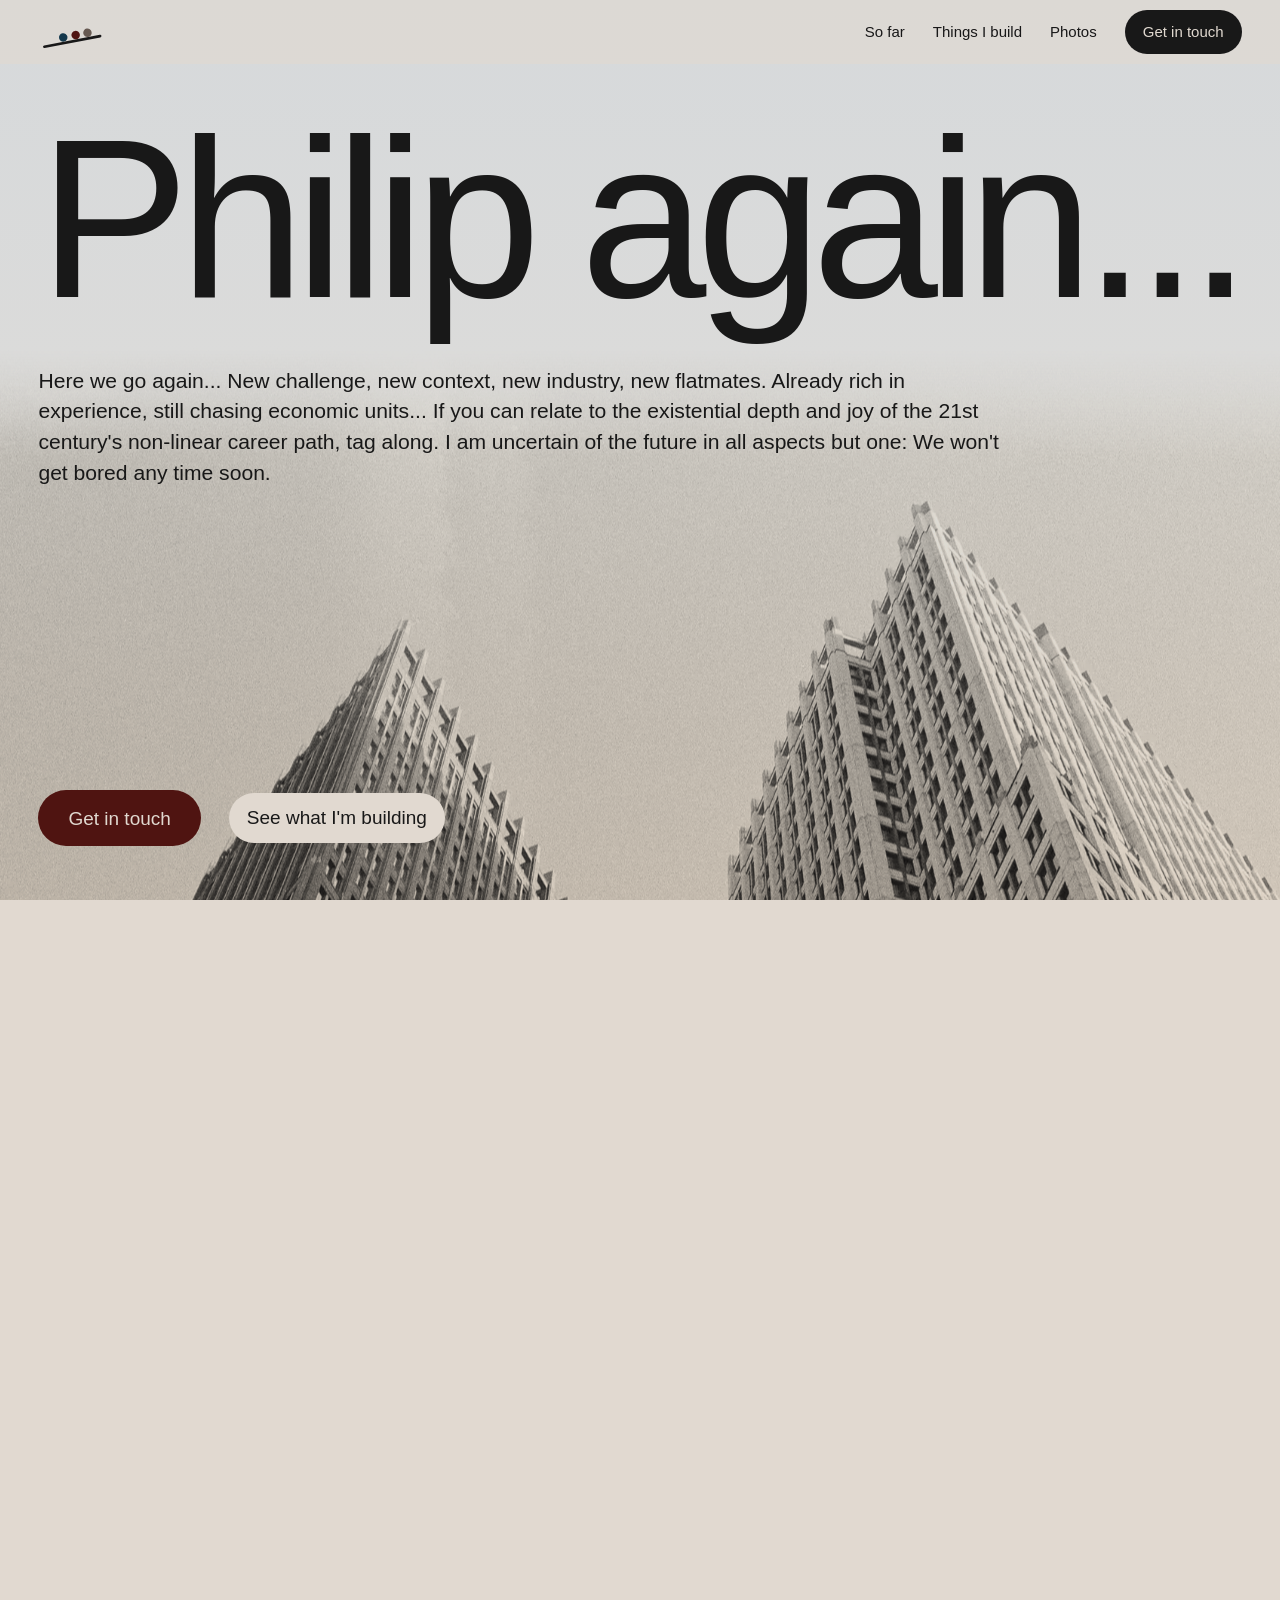
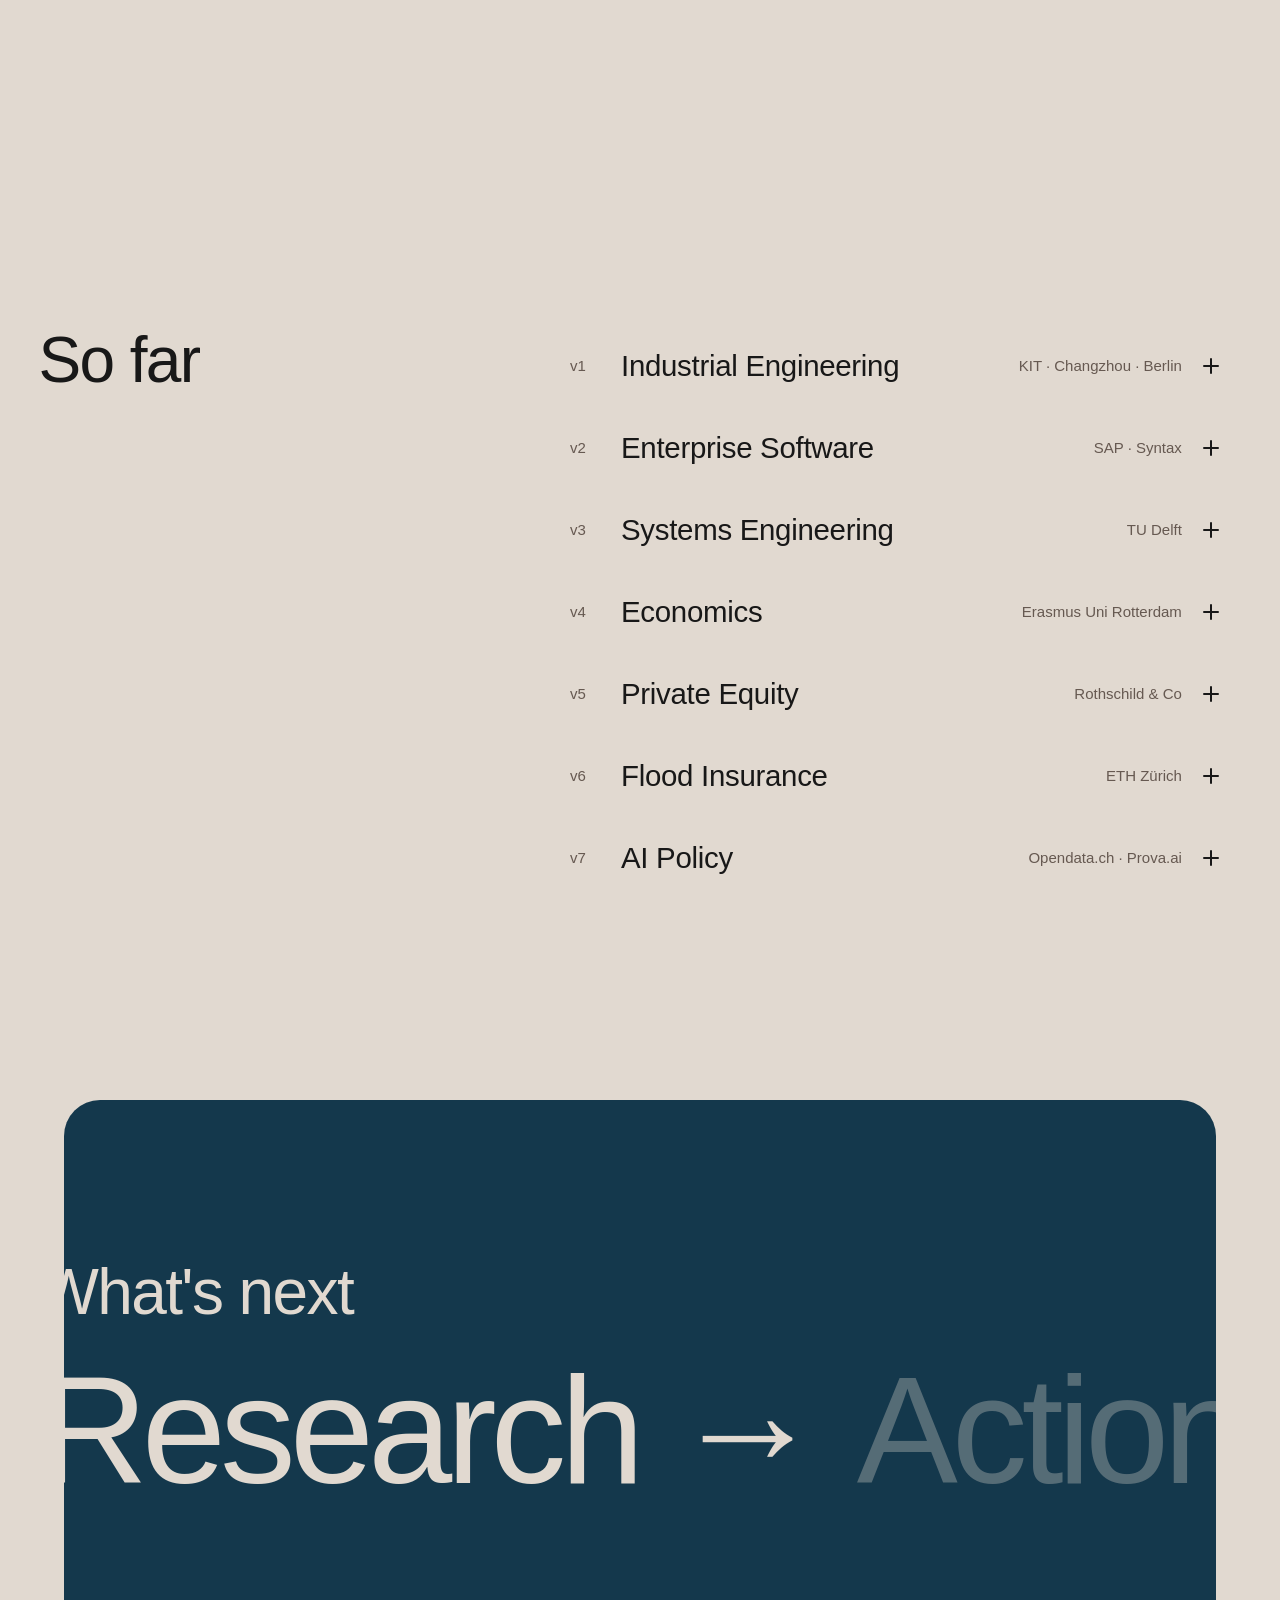
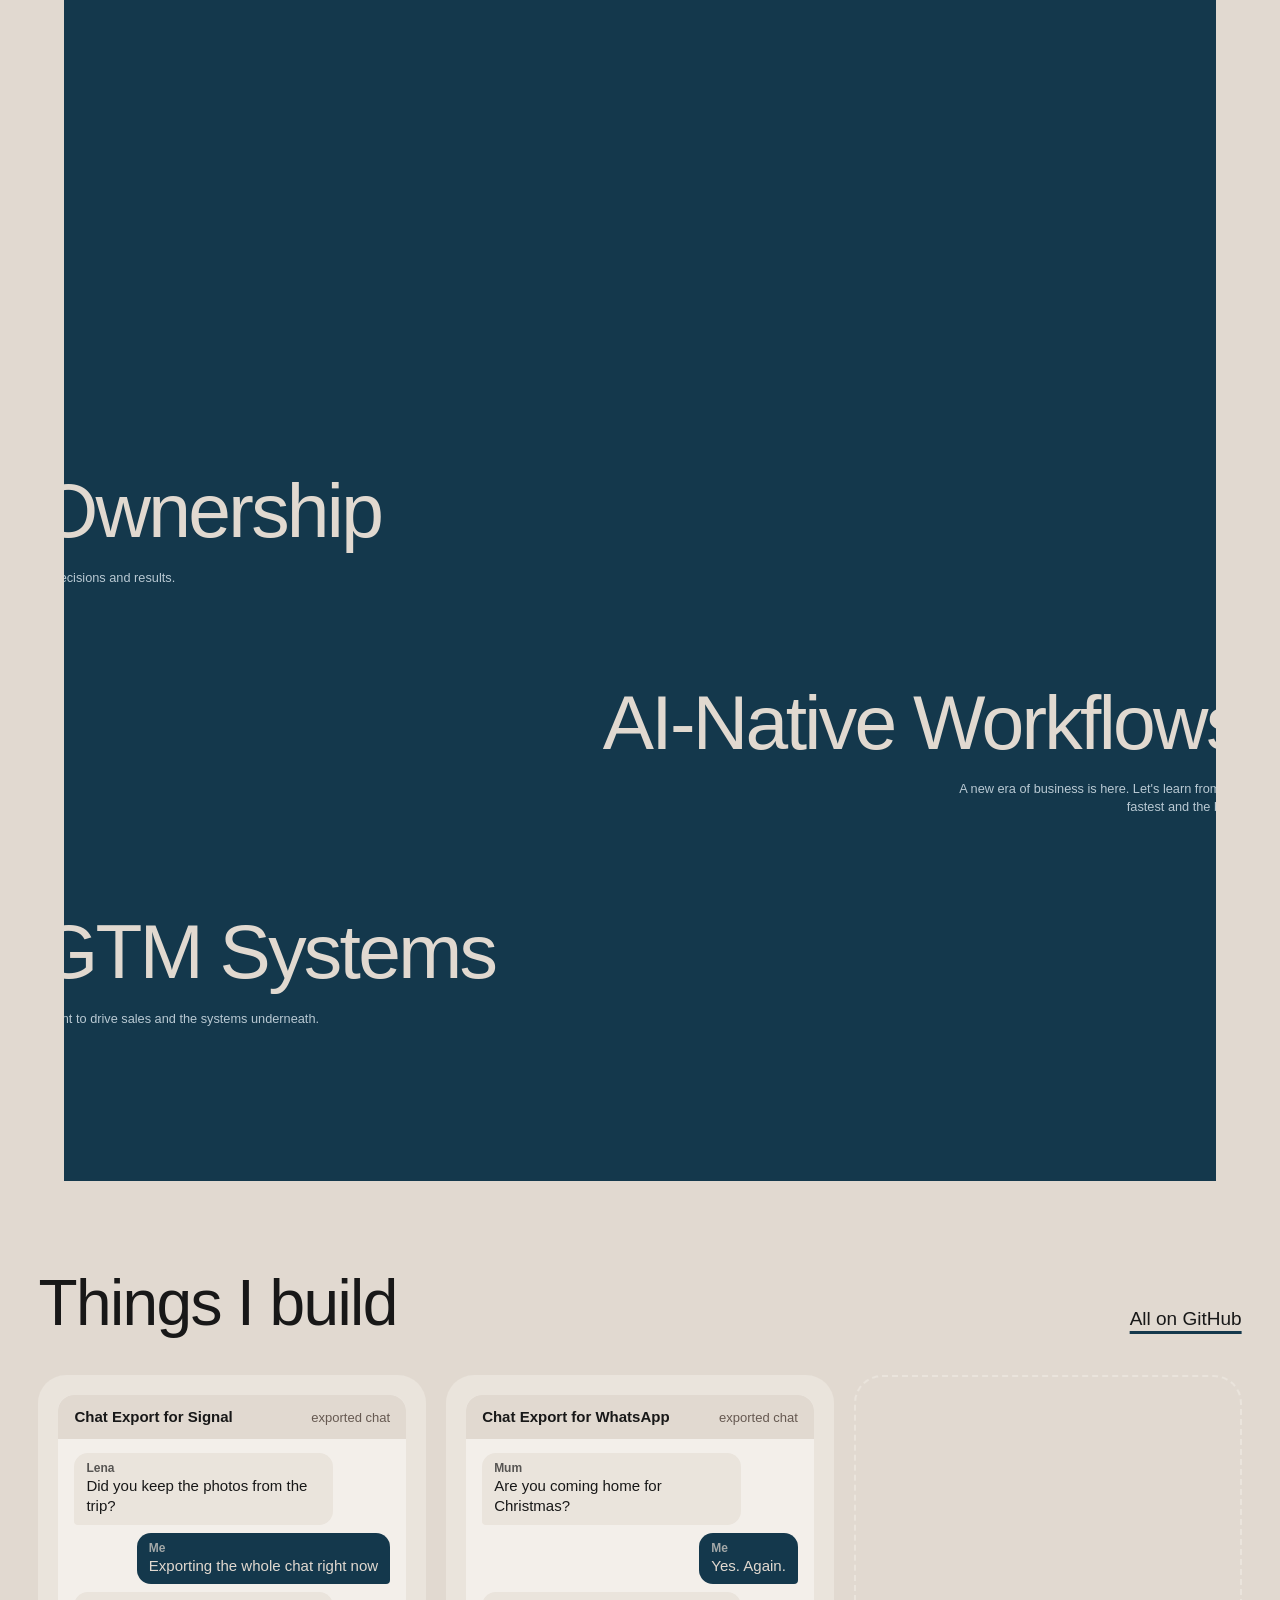
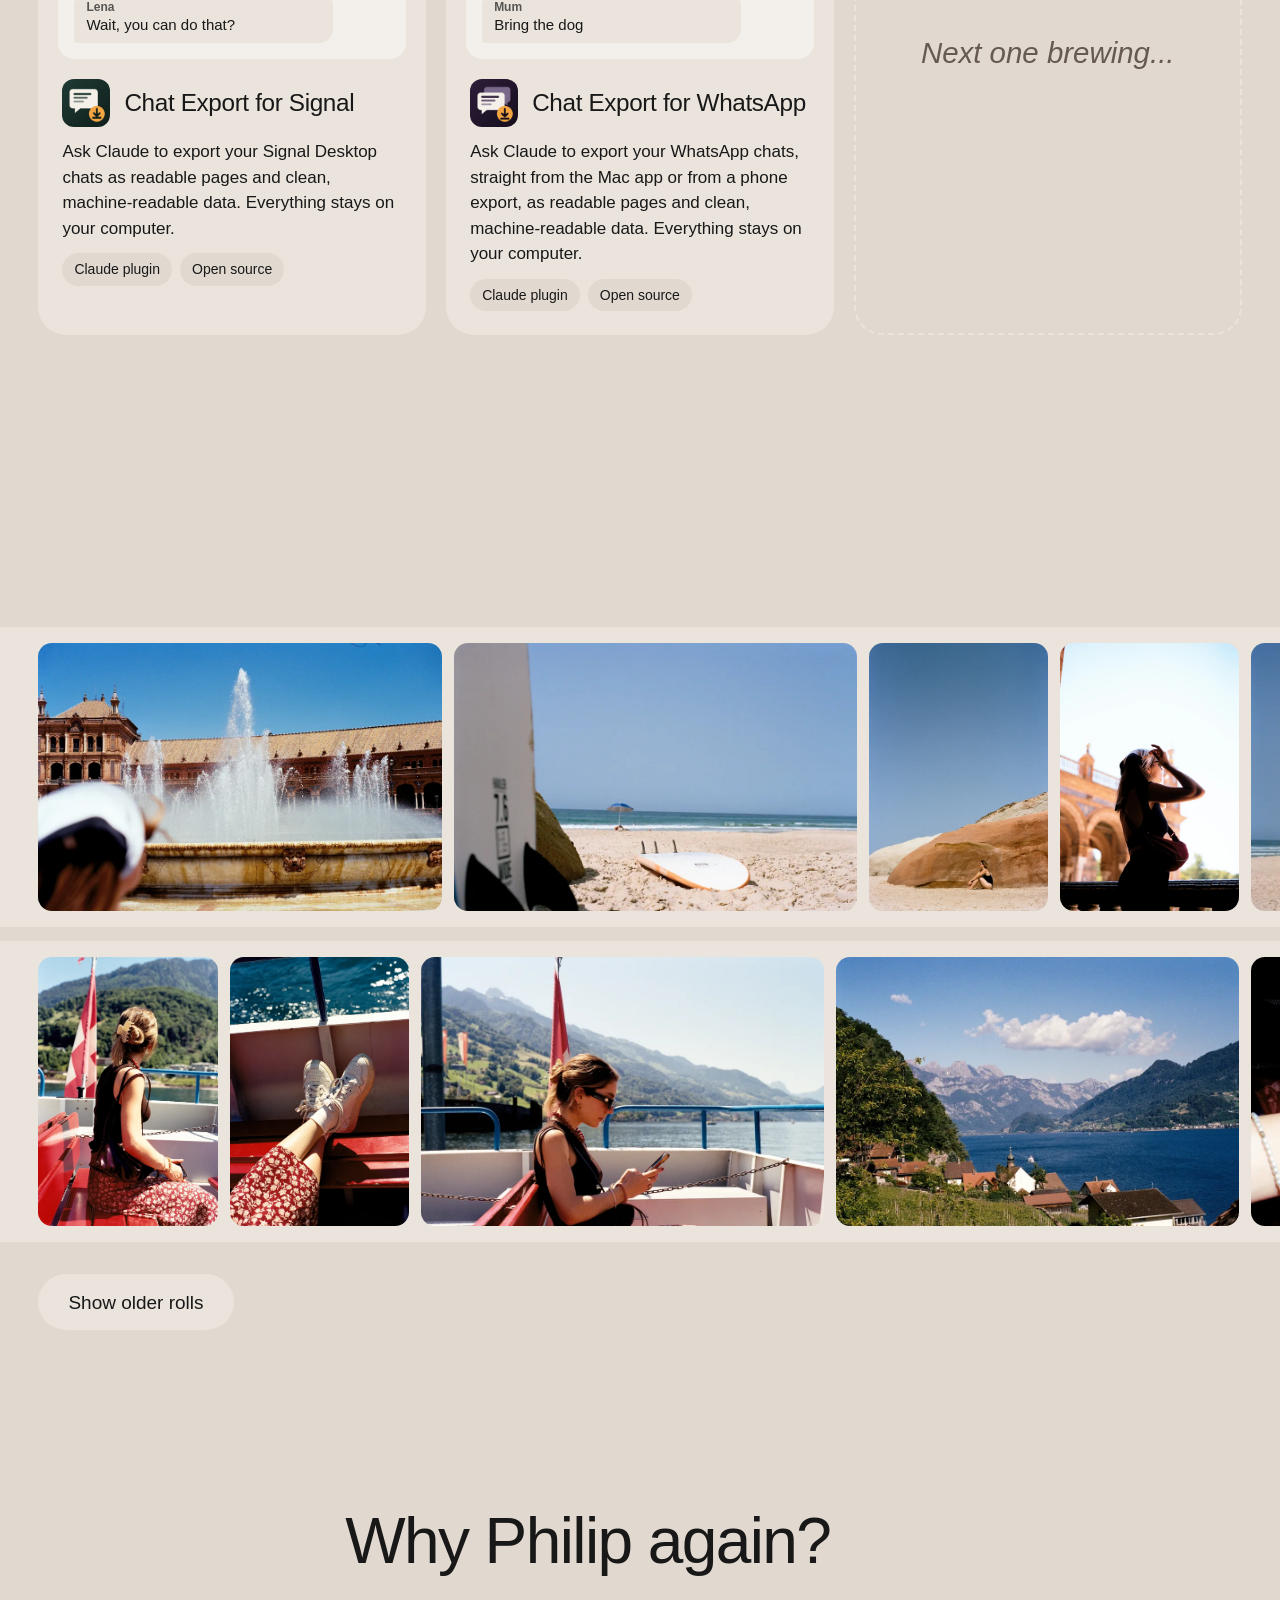
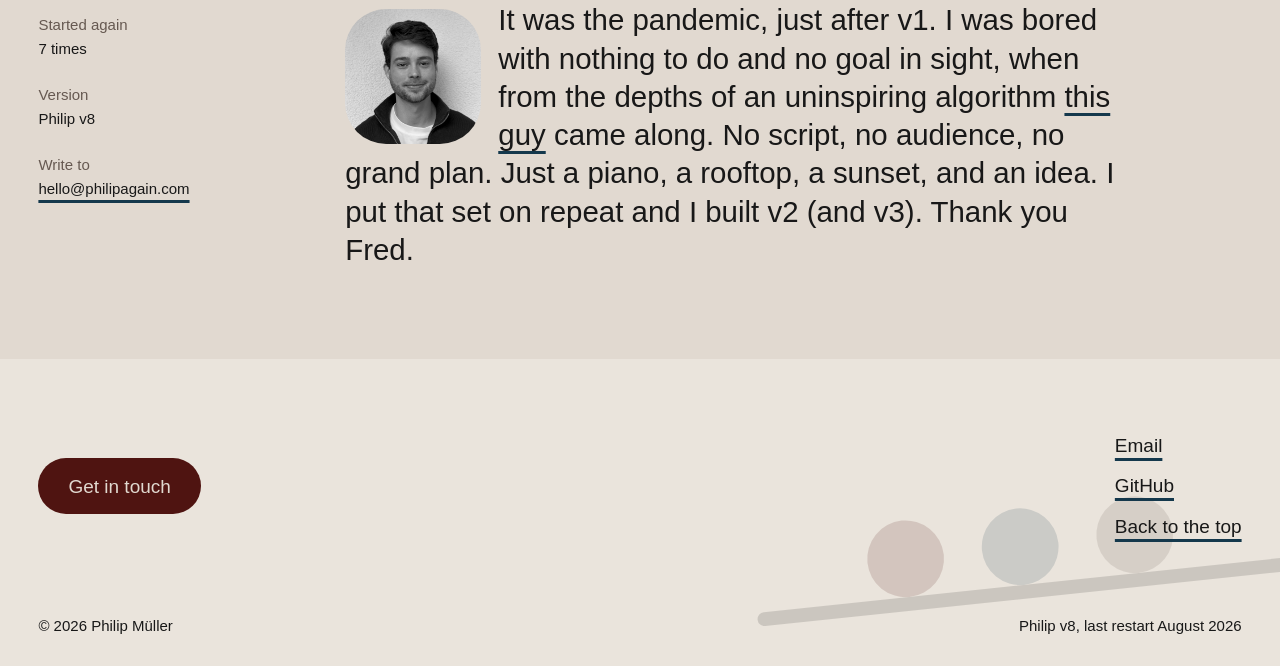
==== index.html @ cd288f4c "Rebuild index.html from content.md" ====
<!doctype html>
<html lang="en">
<head>
  <meta charset="utf-8">
  <meta name="viewport" content="width=device-width, initial-scale=1">
  <title>Philip again...</title>
  <meta name="description" content="Navigating a non-linear career">
  <!-- Draft: keeps search engines away until launch. Remove this line to go public. -->
  <meta name="robots" content="noindex">
  <meta property="og:title" content="Philip again...">
  <meta property="og:description" content="">
  <meta property="og:type" content="website">
  <meta name="theme-color" content="#D6D9DB" media="(prefers-color-scheme: light)">
  <meta name="theme-color" content="#0E171C" media="(prefers-color-scheme: dark)">
  <link rel="icon" href="favicon.svg?v=3" type="image/svg+xml">
  <link rel="icon" href="favicon-32.png?v=3" type="image/png" sizes="32x32">
  <link rel="apple-touch-icon" href="apple-touch-icon.png?v=3">
  <link rel="preload" as="image" href="assets/img/photos/towers-1800.webp" imagesrcset="assets/img/photos/towers-900.webp 900w, assets/img/photos/towers-1800.webp 1800w" imagesizes="100vw">
  <link rel="stylesheet" href="assets/css/site.css?v=202611151700">
  <script>document.documentElement.classList.add("js");</script>
</head>
<body>
<a class="skip" href="#main">Skip to content</a>

<!-- ===== TOP BAR: the logo stays in reach while you scroll ===== -->
<header class="bar" data-bar>
  <div class="frame bar-inner">
    <!-- The logo: the three dots of "Philip again..." balancing on a line. They roll to keep it level
         (your cursor weighs on it), and on a click one of them jumps over the others and they rebalance. -->
    <button type="button" class="logo-btn" aria-label="Philip again: three dots keeping their balance"><svg class="logo" viewBox="-4 -2.6 8 3.3" aria-hidden="true"><g class="beam"><rect x="-3.5" y="0" width="7" height=".32" rx=".16"/><circle class="dot d1" r=".5" transform="translate(-1.5,-.5)"/><circle class="dot d2" r=".5" transform="translate(0,-.5)"/><circle class="dot d3" r=".5" transform="translate(1.5,-.5)"/></g></svg></button>
    <nav class="bar-nav" aria-label="Sections">
      <a href="#so-far">So far</a>
      <a href="#build">Things I build</a>
      <a href="#photos">Photos</a>
      <a class="bar-action" href="mailto:hello@philipagain.com">Get in touch</a>
    </nav>
  </div>
</header>

<!-- ===== HERO: the towers, the name in their sky ===== -->
  <!-- The hero holds still while the towers rise over it like a sheet. -->
  <div class="hero-track">
<section class="hero" aria-labelledby="hero-title">
  <div class="hero-photos" aria-hidden="true">
    <picture class="hero-shot">
      <img src="assets/img/photos/towers-1800.webp" srcset="assets/img/photos/towers-900.webp 900w, assets/img/photos/towers-1800.webp 1800w" sizes="100vw" alt="">
    </picture>
  </div>
  <p class="hero-caption">Photo: TU Delft Campus Wijnhaven, Den Haag, NL</p>
  <div class="frame hero-sky">
    <h1 id="hero-title">
      <span class="name">Philip</span>
      <span class="again-lane">
        <span class="again-word again-static">again...</span>
      </span>
    </h1>
    <p class="lead">Here we go again... New challenge, new context, new industry, new flatmates. Already rich in experience, still chasing economic units... If you can relate to the existential depth and joy of the 21st century's non-linear career path, tag along. I am uncertain of the future in all aspects but one: We won't get bored any time soon.</p>
  </div>
  <div class="frame hero-sand">
    <div class="hero-act">
      <a class="btn" href="mailto:hello@philipagain.com">Get in touch</a>
      <a class="ulink" href="#build">See what I'm building</a>
    </div>
  </div>
</section>
  </div>

<main id="main">

  <!-- ===== SO FAR: the section holds still while the steps scroll past on the right ===== -->
  <!-- So far stays put at its end while the chocolate sheet below slides up over it. -->
  <div class="paper-stack">
  <section class="section so-far" id="so-far" aria-labelledby="so-far-title" data-pin>
    <div class="frame so-far-grid so-far-stage">
      <div class="so-far-head" data-enter>
        <h2 id="so-far-title">So far</h2>
      </div>
      <div class="rows-window">
        <ol class="rows" data-enter>
          <li class="row" data-start>
            <details>
              <summary class="row-line"><span class="row-version" aria-hidden="true">v1</span><span class="row-title">Industrial Engineering</span><span class="row-place">KIT · Changzhou · Berlin</span><span class="row-toggle" aria-hidden="true"></span></summary>
              <ul>
                <li>BSc Industrial Engineering at KIT.</li>
                <li>Shopfloor at Wemhoener Surface Technologies.</li>
                <li>Lean production in Changzhou.</li>
                <li>Growth strategy and target P&amp;L for a concrete producer with sites in Germany, France and Spain.</li>
                <li>Taught econometrics and prediction in R.</li>
              </ul>
            </details>
          </li>
          <li class="row" data-start>
            <details>
              <summary class="row-line"><span class="row-version" aria-hidden="true">v2</span><span class="row-title">Enterprise Software</span><span class="row-place">SAP · Syntax</span><span class="row-toggle" aria-hidden="true"></span></summary>
              <ul>
                <li>Built the backend of an AI solution that reads machine nameplates through a phone app.</li>
                <li>Ran a build-vs-buy cost-benefit analysis against off-the-shelf OCR solutions.</li>
                <li>Wrote business proposals for MES cloud solutions.</li>
              </ul>
            </details>
          </li>
          <li class="row" data-start>
            <details>
              <summary class="row-line"><span class="row-version" aria-hidden="true">v3</span><span class="row-title">Systems Engineering</span><span class="row-place">TU Delft</span><span class="row-toggle" aria-hidden="true"></span></summary>
              <ul>
                <li>MSc Engineering &amp; Policy Analysis at TU Delft.</li>
                <li>Built an agent-based simulation to stress-test the highway network in Bangladesh against natural disasters.</li>
                <li>Developed a system dynamics model to study the interplay between gentrification and housing supply in Amsterdam.</li>
                <li>Developed a simulation approach to draft climate and economic policy under deep uncertainty on the IJssel river.</li>
                <li>Taught data science, machine learning and computer simulation in Python.</li>
              </ul>
            </details>
          </li>
          <li class="row" data-start>
            <details>
              <summary class="row-line"><span class="row-version" aria-hidden="true">v4</span><span class="row-title">Economics</span><span class="row-place">Erasmus Uni Rotterdam</span><span class="row-toggle" aria-hidden="true"></span></summary>
              <ul>
                <li>MSc Economics &amp; Business at Erasmus University Rotterdam.</li>
                <li>Game theory.</li>
                <li>Causal identification.</li>
                <li>Climate adaptation and development economics.</li>
              </ul>
            </details>
          </li>
          <li class="row" data-start>
            <details>
              <summary class="row-line"><span class="row-version" aria-hidden="true">v5</span><span class="row-title">Private Equity</span><span class="row-place">Rothschild &amp; Co</span><span class="row-toggle" aria-hidden="true"></span></summary>
              <ul>
                <li>Due diligence on private market funds.</li>
                <li>Strategic asset allocation research across public, private and real assets.</li>
              </ul>
            </details>
          </li>
          <li class="row" data-start>
            <details>
              <summary class="row-line"><span class="row-version" aria-hidden="true">v6</span><span class="row-title">Flood Insurance</span><span class="row-place">ETH Zürich</span><span class="row-toggle" aria-hidden="true"></span></summary>
              <ul>
                <li>Visiting researcher in the Weather and Climate Risks Group, on an IDEA League research grant.</li>
                <li>Built an agent-based model to simulate client behavior against price shifts and climate shocks within the US National Flood Insurance Program.</li>
              </ul>
            </details>
          </li>
          <li class="row" data-start>
            <details>
              <summary class="row-line"><span class="row-version" aria-hidden="true">v7</span><span class="row-title">AI Policy</span><span class="row-place">Opendata.ch · Prova.ai</span><span class="row-toggle" aria-hidden="true"></span></summary>
              <ul>
                <li>Operational lead of the fifth funding round of the Prototype Fund.</li>
                <li>Connected software teams with grant funding and AI-compliance researchers, to launch under EU and Swiss AI law.</li>
                <li>110 teams vetted, 5 selected, CHF 1M in funding managed.</li>
                <li>Co-founded Prova, grew to $5.6M valuation</li>
              </ul>
            </details>
          </li>
        </ol>
      </div>
    </div>
  </section>

  <!-- ===== WHAT'S NEXT: one dark, quiet moment. The statement stays pinned while "from" fades into "to". ===== -->
  <section class="target" id="now" aria-labelledby="target-title">
    <div class="target-track">
      <div class="target-stage">
        <div class="frame">
          <h2 class="target-ask" id="target-title">What's next</h2>
          <p class="target-move">
            <span class="tm-from">Research</span>
            <span class="tm-arrow" aria-hidden="true">&rarr;</span>
            <span class="tm-to">Action</span>
          </p>
        </div>
      </div>
    </div>
    <div class="frame target-means">
      <ol class="target-lines">
        <li><span class="tl-name">Ownership</span><span class="tl-proof">In decisions and results.</span></li>
        <li><span class="tl-name">AI-Native Workflows</span><span class="tl-proof">A new era of business is here. Let's learn from the fastest and the best.</span></li>
        <li><span class="tl-name">GTM Systems</span><span class="tl-proof">I want to drive sales and the systems underneath.</span></li>
      </ol>
    </div>
  </section>
  </div>

  <!-- ===== THINGS I BUILD: the tools side by side, each with a piece of its exported chat ===== -->
  <section class="section build" id="build" aria-labelledby="build-title">
    <div class="frame build-head" data-enter>
      <h2 id="build-title">Things I build</h2>
      <a class="ulink" href="https://github.com/phillippmueller">All on GitHub</a>
    </div>
    <div class="frame">
      <div class="tools" data-enter>
        <article class="tool">
          <div class="chat" data-ui aria-hidden="true">
            <div class="chat-head"><span class="chat-title">Chat Export for Signal</span><span class="chat-meta">exported chat</span></div>
            <div class="chat-body">
              <div class="bubble them"><span class="who">Lena</span>Did you keep the photos from the trip?</div>
              <div class="bubble me"><span class="who">Me</span>Exporting the whole chat right now</div>
              <div class="bubble them"><span class="who">Lena</span>Wait, you can do that?</div>
            </div>
          </div>
          <div class="tool-text">
            <div class="tool-name"><img src="assets/img/chat-export-for-signal.png" alt="" width="48" height="48" loading="lazy"><h3><a href="https://github.com/phillippmueller/chat-export-for-signal">Chat Export for Signal</a></h3></div>
            <p>Ask Claude to export your Signal Desktop chats as readable pages and clean, machine-readable data. Everything stays on your computer.</p>
            <div class="tags"><span class="tag">Claude plugin</span><span class="tag">Open source</span></div>
          </div>
        </article>
        <article class="tool">
          <div class="chat" data-ui aria-hidden="true">
            <div class="chat-head"><span class="chat-title">Chat Export for WhatsApp</span><span class="chat-meta">exported chat</span></div>
            <div class="chat-body">
              <div class="bubble them"><span class="who">Mum</span>Are you coming home for Christmas?</div>
              <div class="bubble me"><span class="who">Me</span>Yes. Again.</div>
              <div class="bubble them"><span class="who">Mum</span>Bring the dog</div>
            </div>
          </div>
          <div class="tool-text">
            <div class="tool-name"><img src="assets/img/chat-export-for-whatsapp.png" alt="" width="48" height="48" loading="lazy"><h3><a href="https://github.com/phillippmueller/chat-export-for-whatsapp">Chat Export for WhatsApp</a></h3></div>
            <p>Ask Claude to export your WhatsApp chats, straight from the Mac app or from a phone export, as readable pages and clean, machine-readable data. Everything stays on your computer.</p>
            <div class="tags"><span class="tag">Claude plugin</span><span class="tag">Open source</span></div>
          </div>
        </article>
        <div class="tool brewing"><p>Next one brewing...</p></div>
      </div>
    </div>
  </section>

  <!-- ===== PHOTOS: one strip per roll of film, newest first; tap a photo to see it large ===== -->
  <section class="section photos" id="photos" aria-labelledby="photos-title">
    <div class="frame photos-head" data-enter>
      <h2 id="photos-title">Meanwhile, on film</h2>
    </div>
    <div class="rolls">
      <div class="roll">
        <div class="roll-strip" role="region" aria-label="Roll of film: Portugal and Seville, summer 2026" tabindex="0">
            <a class="photo" href="assets/img/photos/roll1-6405-1800.webp"><img src="assets/img/photos/roll1-6405-900.webp" alt="Photo 1 of 12, Portugal and Seville, summer 2026" width="900" height="600" loading="lazy"></a>
            <a class="photo" href="assets/img/photos/roll1-6410-1800.webp"><img src="assets/img/photos/roll1-6410-900.webp" alt="Photo 2 of 12, Portugal and Seville, summer 2026" width="900" height="600" loading="lazy"></a>
            <a class="photo" href="assets/img/photos/roll1-6412-1300.webp"><img src="assets/img/photos/roll1-6412-900.webp" alt="Photo 3 of 12, Portugal and Seville, summer 2026" width="900" height="1350" loading="lazy"></a>
            <a class="photo" href="assets/img/photos/roll1-6420-1300.webp"><img src="assets/img/photos/roll1-6420-900.webp" alt="Photo 4 of 12, Portugal and Seville, summer 2026" width="900" height="1350" loading="lazy"></a>
            <a class="photo" href="assets/img/photos/beach-rocks-wide-1800.webp"><img src="assets/img/photos/beach-rocks-wide-900.webp" alt="Photo 5 of 12, Portugal and Seville, summer 2026" width="900" height="600" loading="lazy"></a>
            <a class="photo" href="assets/img/photos/beach-surfboard-umbrella-1300.webp"><img src="assets/img/photos/beach-surfboard-umbrella-900.webp" alt="Photo 6 of 12, Portugal and Seville, summer 2026" width="900" height="1350" loading="lazy"></a>
            <a class="photo" href="assets/img/photos/roll1-6426-1800.webp"><img src="assets/img/photos/roll1-6426-900.webp" alt="Photo 7 of 12, Portugal and Seville, summer 2026" width="900" height="600" loading="lazy"></a>
            <a class="photo" href="assets/img/photos/roll1-6429-1800.webp"><img src="assets/img/photos/roll1-6429-900.webp" alt="Photo 8 of 12, Portugal and Seville, summer 2026" width="900" height="600" loading="lazy"></a>
            <a class="photo" href="assets/img/photos/roll1-6430-1800.webp"><img src="assets/img/photos/roll1-6430-900.webp" alt="Photo 9 of 12, Portugal and Seville, summer 2026" width="900" height="600" loading="lazy"></a>
            <a class="photo" href="assets/img/photos/roll1-6431-1800.webp"><img src="assets/img/photos/roll1-6431-900.webp" alt="Photo 10 of 12, Portugal and Seville, summer 2026" width="900" height="600" loading="lazy"></a>
            <a class="photo" href="assets/img/photos/roll1-6434-1300.webp"><img src="assets/img/photos/roll1-6434-900.webp" alt="Photo 11 of 12, Portugal and Seville, summer 2026" width="900" height="1350" loading="lazy"></a>
            <a class="photo" href="assets/img/photos/roll1-6437-1800.webp"><img src="assets/img/photos/roll1-6437-900.webp" alt="Photo 12 of 12, Portugal and Seville, summer 2026" width="900" height="600" loading="lazy"></a>
        </div>
        <button type="button" class="roll-arrow roll-back" aria-label="Earlier photos" hidden><svg viewBox="0 0 24 24" aria-hidden="true"><path d="M15 6l-6 6 6 6"/></svg></button>
        <button type="button" class="roll-arrow roll-on" aria-label="More photos" hidden><svg viewBox="0 0 24 24" aria-hidden="true"><path d="M9 6l6 6-6 6"/></svg></button>
      </div>
      <div class="roll">
        <div class="roll-strip" role="region" aria-label="Roll of film: A Swiss lake, summer 2026" tabindex="0">
            <a class="photo" href="assets/img/photos/roll2-6366-1300.webp"><img src="assets/img/photos/roll2-6366-900.webp" alt="Photo 1 of 8, A Swiss lake, summer 2026" width="900" height="1350" loading="lazy"></a>
            <a class="photo" href="assets/img/photos/roll2-6370-1300.webp"><img src="assets/img/photos/roll2-6370-900.webp" alt="Photo 2 of 8, A Swiss lake, summer 2026" width="900" height="1350" loading="lazy"></a>
            <a class="photo" href="assets/img/photos/roll2-6379-1800.webp"><img src="assets/img/photos/roll2-6379-900.webp" alt="Photo 3 of 8, A Swiss lake, summer 2026" width="900" height="600" loading="lazy"></a>
            <a class="photo" href="assets/img/photos/roll2-6381-1800.webp"><img src="assets/img/photos/roll2-6381-900.webp" alt="Photo 4 of 8, A Swiss lake, summer 2026" width="900" height="600" loading="lazy"></a>
            <a class="photo" href="assets/img/photos/roll2-6382-1800.webp"><img src="assets/img/photos/roll2-6382-900.webp" alt="Photo 5 of 8, A Swiss lake, summer 2026" width="900" height="600" loading="lazy"></a>
            <a class="photo" href="assets/img/photos/roll2-6387-1300.webp"><img src="assets/img/photos/roll2-6387-900.webp" alt="Photo 6 of 8, A Swiss lake, summer 2026" width="900" height="1350" loading="lazy"></a>
            <a class="photo" href="assets/img/photos/roll2-6393-1800.webp"><img src="assets/img/photos/roll2-6393-900.webp" alt="Photo 7 of 8, A Swiss lake, summer 2026" width="900" height="600" loading="lazy"></a>
            <a class="photo" href="assets/img/photos/roll2-6400-1800.webp"><img src="assets/img/photos/roll2-6400-900.webp" alt="Photo 8 of 8, A Swiss lake, summer 2026" width="900" height="600" loading="lazy"></a>
        </div>
        <button type="button" class="roll-arrow roll-back" aria-label="Earlier photos" hidden><svg viewBox="0 0 24 24" aria-hidden="true"><path d="M15 6l-6 6 6 6"/></svg></button>
        <button type="button" class="roll-arrow roll-on" aria-label="More photos" hidden><svg viewBox="0 0 24 24" aria-hidden="true"><path d="M9 6l6 6-6 6"/></svg></button>
      </div>
      <div class="roll is-older">
        <div class="roll-strip" role="region" aria-label="Roll of film: Third roll, autumn 2026" tabindex="0">
            <a class="photo" href="assets/img/photos/roll3-0003-1800.webp"><img src="assets/img/photos/roll3-0003-900.webp" alt="Photo 1 of 8, Third roll, autumn 2026" width="900" height="597" loading="lazy"></a>
            <a class="photo" href="assets/img/photos/roll3-0007-1300.webp"><img src="assets/img/photos/roll3-0007-900.webp" alt="Photo 2 of 8, Third roll, autumn 2026" width="900" height="1358" loading="lazy"></a>
            <a class="photo" href="assets/img/photos/roll3-0008-1300.webp"><img src="assets/img/photos/roll3-0008-900.webp" alt="Photo 3 of 8, Third roll, autumn 2026" width="900" height="1358" loading="lazy"></a>
            <a class="photo" href="assets/img/photos/roll3-0014-1800.webp"><img src="assets/img/photos/roll3-0014-900.webp" alt="Photo 4 of 8, Third roll, autumn 2026" width="900" height="597" loading="lazy"></a>
            <a class="photo" href="assets/img/photos/roll3-0015-1300.webp"><img src="assets/img/photos/roll3-0015-900.webp" alt="Photo 5 of 8, Third roll, autumn 2026" width="900" height="1358" loading="lazy"></a>
            <a class="photo" href="assets/img/photos/roll3-0020-1300.webp"><img src="assets/img/photos/roll3-0020-900.webp" alt="Photo 6 of 8, Third roll, autumn 2026" width="900" height="1358" loading="lazy"></a>
            <a class="photo" href="assets/img/photos/roll3-0021-1800.webp"><img src="assets/img/photos/roll3-0021-900.webp" alt="Photo 7 of 8, Third roll, autumn 2026" width="900" height="597" loading="lazy"></a>
            <a class="photo" href="assets/img/photos/roll3-0023-1800.webp"><img src="assets/img/photos/roll3-0023-900.webp" alt="Photo 8 of 8, Third roll, autumn 2026" width="900" height="597" loading="lazy"></a>
        </div>
        <button type="button" class="roll-arrow roll-back" aria-label="Earlier photos" hidden><svg viewBox="0 0 24 24" aria-hidden="true"><path d="M15 6l-6 6 6 6"/></svg></button>
        <button type="button" class="roll-arrow roll-on" aria-label="More photos" hidden><svg viewBox="0 0 24 24" aria-hidden="true"><path d="M9 6l6 6-6 6"/></svg></button>
      </div>
    </div>
    <div class="frame more-rolls">
      <button type="button" class="btn btn-quiet" data-older>Show older rolls</button>
    </div>
    <dialog class="lightbox" aria-label="Photo">
      <img src="" alt="">
      <button type="button" class="lb-btn lb-back" aria-label="Previous photo"><svg viewBox="0 0 24 24" aria-hidden="true"><path d="M15 6l-6 6 6 6"/></svg></button>
      <button type="button" class="lb-btn lb-on" aria-label="Next photo"><svg viewBox="0 0 24 24" aria-hidden="true"><path d="M9 6l6 6-6 6"/></svg></button>
      <button type="button" class="lb-btn lb-close" aria-label="Close"><svg viewBox="0 0 24 24" aria-hidden="true"><path d="M6 6l12 12M18 6L6 18"/></svg></button>
    </dialog>
  </section>

  <!-- ===== ABOUT ("Why Philip again?"): the portrait sits in the paragraph like a drop capital ===== -->
  <section class="section about" id="about" aria-labelledby="about-title">
    <div class="frame about-grid">
      <ul class="facts" data-enter>
        <li><span>Started again</span> 7 times</li>
        <li><span>Version</span> Philip v8</li>
        <li><span>Write to</span> <a class="ulink" href="mailto:hello@philipagain.com">hello@philipagain.com</a></li>
      </ul>
      <div class="about-text" data-enter>
        <h2 id="about-title">Why Philip again?</h2>
        <p class="about-lead"><img class="portrait" src="assets/img/portrait.jpg" alt="Philip Müller" width="960" height="1200" loading="lazy">It was the pandemic, just after v1. I was bored with nothing to do and no goal in sight, when from the depths of an uninspiring algorithm <a class="ulink" href="https://www.youtube.com/watch?v=XpBRuwK5aN4&amp;list=RDXpBRuwK5aN4&amp;start_radio=1">this guy</a> came along. No script, no audience, no grand plan. Just a piano, a rooftop, a sunset, and an idea. I put that set on repeat and I built v2 (and v3). Thank you Fred.</p>

      </div>
    </div>
  </section>

</main>

<!-- ===== THE END OF THE PAGE: the Get in touch button and three links, on pale sky ===== -->
<footer class="contact band-sky wave" id="contact">
    <svg class="logo-ghost" viewBox="-4 -2.6 8 3.3" aria-hidden="true"><g transform="rotate(-6)"><rect x="-3.5" y="0" width="7" height=".18" rx=".09"/><circle class="dot d1" r=".5" transform="translate(-1.5,-.5)"/><circle class="dot d2" r=".5" transform="translate(0,-.5)"/><circle class="dot d3" r=".5" transform="translate(1.5,-.5)"/></g></svg>
    <div class="frame contact-top" data-enter>
      <a class="btn" href="mailto:hello@philipagain.com">Get in touch</a>
      <nav class="contact-links" aria-label="Contact and profiles">
        <a class="ulink" href="mailto:hello@philipagain.com">Email</a>
        <a class="ulink" href="https://github.com/phillippmueller">GitHub</a>
        <a class="ulink" href="#hero-title">Back to the top</a>
      </nav>
    </div>
    <div class="frame legal">
      <span>© 2026 Philip Müller</span>
      <span>Philip v8, last restart August 2026</span>
    </div>
</footer>

<script src="assets/js/site.js?v=202611151700" defer></script>
</body>
</html>
---- assets/css/site.css ----
/* philipagain.com — site styles
   Direction: "Open window". Soft, breezy, a little quirky.
   Palette (since 2026-11-14): greige, navy and oxblood.
   Day: the page sits on greige #E1D9D0, text near-black #181818, secondary text #665951,
   oxblood #4F1411 for buttons, navy #14384C for small touches and fills.
   Night: charcoal #181818, greige text, a lighter rose-oxblood and navy for buttons and touches.
   The hero photo is multiplied onto a sky: a soft afternoon by day, blue hour at night.
   Type: Helvetica Neue (everything), Caveat (margin notes only).
   Fonts are self-hosted (SIL Open Font License, see assets/fonts). */

@font-face { font-family: "Caveat"; font-weight: 500; font-style: normal; font-display: swap; src: url("../fonts/caveat-latin-500-normal.woff2") format("woff2"); }

:root {
  color-scheme: light dark;
  --bg: #E1D9D0;          /* background: greige */
  --stone: #EAE4DC;       /* lighter greige: quiet bands */
  --sky-pale: #EAE4DC;
  --surface: #F3EFEA;     /* small cards inside bands */
  --ink: #181818;         /* text: near-black, 12.7:1 on greige */
  --heading: #181818;
  --muted: #665951;       /* secondary text, at least 4.8:1 on every ground */
  --accent: #4F1411;      /* primary: oxblood, buttons */
  --on-accent: #E1D9D0;
  --accent-2: #14384C;    /* navy: underlines and small touches */
  --sky: #14384C;         /* navy fills: your own chat bubbles, selection */
  --on-sky: #E1D9D0;
  --logo-1: #4F1411;
  --logo-2: #14384C;
  --logo-3: #665951;
  --focus: #14384C;

  /* The hero sits on its own sky, so it has its own colours. */
  --hero-ink: #181818;
  --hero-pill: #E1D9D0;
  --hero-veil: rgba(225, 217, 208, .62);
  --hero-sky: linear-gradient(to bottom, #D6D9DB 0%, #DBDBDA 40%, #DFDAD4 75%, #E1D9D0 100%);
  --hero-photo: sepia(.1) contrast(.93) brightness(1.05);

  --display: "Helvetica Neue", Helvetica, Arial, sans-serif;
  --text: "Helvetica Neue", Helvetica, Arial, sans-serif;
  --hand: "Caveat", "Bradley Hand", cursive;

  /* Five type steps. */
  --t-monument: clamp(84px, 12.6vw, 220px);
  --t-h2: clamp(40px, 5vw, 68px);
  --t-statement: clamp(24px, 2.3vw, 34px);
  --t-body: 19px;
  --t-small: 15px;

  --margin: clamp(20px, 3vw, 40px);
  --gap: clamp(64px, 7vw, 110px);
  --radius: 28px;
  --out: cubic-bezier(.16, 1, .3, 1);
  --spring: cubic-bezier(.34, 1.56, .64, 1);
}

@media (prefers-color-scheme: dark) {
  :root {
    /* Night: charcoal ground, greige text, rose-oxblood buttons, navy fills. */
    --bg: #181818;
    --stone: #222121;
    --sky-pale: #1B242A;
    --surface: #222121;
    --ink: #E1D9D0;
    --heading: #E1D9D0;
    --muted: #B5A99F;
    --accent: #D4958A;
    --on-accent: #181818;
    --accent-2: #8FB3C9;
    --sky: #14384C;
    --on-sky: #E1D9D0;
    --logo-1: #D4958A;
    --logo-2: #8FB3C9;
    --logo-3: #B5A99F;
    --focus: #8FB3C9;

    /* The hero at blue hour: deep navy sky, a faint warm glow low down. */
    --hero-ink: #E1D9D0;
    --hero-pill: rgba(24, 24, 24, .55);
    --hero-veil: rgba(8, 20, 28, .45);
    --hero-sky: linear-gradient(to bottom, #0E171C 0%, #182B36 30%, #2C4150 58%, #4D4851 80%, #6E5853 100%);
    --hero-photo: brightness(1.12) contrast(1.05);
  }
}

*, *::before, *::after { box-sizing: border-box; }
html { scroll-behavior: smooth; scroll-padding-top: 88px; }
body { margin: 0; font: 400 var(--t-body)/1.6 var(--text); color: var(--ink); background: var(--bg); -webkit-font-smoothing: antialiased; }
img { max-width: 100%; display: block; }
p, h1, h2, h3, figure, blockquote, ul, ol { margin: 0; }
a { color: inherit; }
::selection { background: var(--sky); color: var(--on-sky); }
:focus-visible { outline: 3px solid var(--focus); outline-offset: 4px; border-radius: 6px; }

h1, h2, h3, .pull, .about-lead, .brewing {
  font-family: var(--display);
  font-optical-sizing: auto;
}
h2 { font-size: var(--t-h2); font-weight: 500; line-height: 1; letter-spacing: -0.025em; color: var(--heading); }
.intro { font-size: var(--t-body); max-width: 34ch; }

.skip { position: absolute; left: -999px; top: 8px; padding: 12px 18px; background: var(--surface); border-radius: 999px; z-index: 20; }
.skip:focus { left: 16px; }

.frame { width: 100%; max-width: 1440px; margin: 0 auto; padding: 0 var(--margin); }
.section { padding: var(--gap) 0; }
.band-stone { background: var(--stone); }
.band-sky { background: var(--sky-pale); }
.placeholder { color: var(--muted); font-style: italic; }

/* A slow wave instead of a straight cut where a band begins. */
.wave { position: relative; }
.wave::before {
  content: ""; position: absolute; left: 0; right: 0; bottom: 100%; height: clamp(28px, 4vw, 64px);
  background: inherit;
  -webkit-mask: url("data:image/svg+xml,%3Csvg xmlns='http://www.w3.org/2000/svg' viewBox='0 0 1440 64' preserveAspectRatio='none'%3E%3Cpath d='M0 64V40C240 8 480 0 720 22s480 38 720 6v36z'/%3E%3C/svg%3E") 0 0 / 100% 100% no-repeat;
          mask: url("data:image/svg+xml,%3Csvg xmlns='http://www.w3.org/2000/svg' viewBox='0 0 1440 64' preserveAspectRatio='none'%3E%3Cpath d='M0 64V40C240 8 480 0 720 22s480 38 720 6v36z'/%3E%3C/svg%3E") 0 0 / 100% 100% no-repeat;
}

/* ---------- Buttons and links ---------- */
.btn {
  display: inline-flex; align-items: center; justify-content: center; min-height: 56px; padding: 0 30px;
  font: 500 19px/1 var(--text); color: var(--on-accent); background: var(--accent); border: 0; border-radius: 999px;
  text-decoration: none; cursor: pointer;
  transition: transform 380ms var(--spring), background-color 250ms ease;
}
.btn:hover { transform: translateY(-3px); }
.btn:active { transform: translateY(1px) scale(.97); transition-duration: 90ms; }
.ulink {
  font-weight: 500; text-decoration: underline; text-decoration-color: var(--accent-2);
  text-decoration-thickness: 3px; text-underline-offset: 6px;
  transition: text-decoration-thickness 250ms var(--out), text-underline-offset 250ms var(--out);
}
.ulink:hover { text-decoration-thickness: 6px; text-underline-offset: 3px; }


/* ---------- The logo: three dots balancing on a line (site.js moves them) ---------- */
.logo-btn { display: inline-flex; margin: -8px; padding: 8px; border: 0; border-radius: 14px; background: none; color: inherit; cursor: pointer; }
.logo { width: 68px; height: 28px; overflow: visible; }
.logo rect, .logo-ghost rect { fill: currentColor; }
.logo .d1, .logo-ghost .d1 { fill: var(--logo-1); }
.logo .d2, .logo-ghost .d2 { fill: var(--logo-2); }
.logo .d3, .logo-ghost .d3 { fill: var(--logo-3); }

/* ---------- Top bar ---------- */
.bar { position: fixed; inset: 0 0 auto; z-index: 10; transition: background-color 300ms ease; }
.bar.is-scrolled { background: var(--bg); }
.bar-inner { display: flex; align-items: center; gap: 16px; height: 64px; }
.bar-nav { margin-left: auto; display: flex; align-items: center; gap: 28px; font-size: var(--t-small); font-weight: 500; }
.bar-nav a { text-decoration: none; }
.bar-nav a:not(.bar-action):hover { text-decoration: underline; text-decoration-color: var(--accent-2); text-decoration-thickness: 3px; text-underline-offset: 6px; }
.bar-action { padding: 10px 18px; border-radius: 999px; background: var(--ink); color: var(--bg); transition: transform 300ms var(--spring); }
.bar-action:hover { transform: translateY(-2px); }
.bar:not(.is-scrolled) { color: var(--hero-ink); background: var(--hero-veil); } /* a band over the photo, so the logo stays visible */
.bar:not(.is-scrolled) .bar-action { background: var(--hero-ink); color: var(--bg); }

/* ---------- Hero ---------- */
.hero { position: relative; min-height: max(640px, 100svh); display: flex; flex-direction: column; justify-content: space-between; overflow: hidden; background: var(--hero-sky); color: var(--hero-ink); }
.hero-photos { position: absolute; inset: 0; }
.hero-shot { position: absolute; inset: 0; }
.hero-shot img { width: 100%; height: 100%; object-fit: cover; object-position: 50% 100%; animation: drift 40s ease-in-out infinite alternate; }
@keyframes drift { from { transform: scale(1); } to { transform: scale(1.06); } }
/* A faint plaster veil over the upper sky lifts the text's contrast; it fades out
   long before the beach, so the surfer and the cliff stay untouched. */
.hero-photos::after {
  content: ""; position: absolute; inset: 0 0 40% 0; background: transparent;
  -webkit-mask: linear-gradient(to bottom, #000 65%, transparent); /* taste-skill-ignore */
          mask: linear-gradient(to bottom, #000 65%, transparent); /* taste-skill-ignore */
}
.hero-sky { position: relative; padding-top: clamp(104px, 13vh, 150px); }
.hero h1 {
  display: flex; flex-wrap: wrap; align-items: baseline; column-gap: 0.22em;
  font-size: var(--t-monument); font-weight: 500; line-height: .9; letter-spacing: -0.045em; color: var(--hero-ink);
}
.hero h1 .name { flex: 0 0 auto; }
.again-lane { position: relative; flex: 1 1 4.2em; min-width: 4.2em; clip-path: inset(-0.3em -100vw -0.4em 0); }
.again-word { white-space: nowrap; }
/* "again..." */
.again-static { display: inline-block; }
.hero-sand { position: relative; display: flex; flex-wrap: wrap; align-items: flex-end; justify-content: flex-start; gap: 24px 48px; padding-bottom: clamp(32px, 6vh, 64px); }
.hero .lead { margin-top: clamp(28px, 5vh, 56px); max-width: 46em; font-size: clamp(20px, 1.65vw, 25px); line-height: 1.45; text-wrap: pretty; font-family: var(--display); font-weight: 330; }
.hero-act { display: flex; flex-wrap: wrap; align-items: center; gap: 12px 28px; }
.hero .ulink { color: var(--hero-ink); }

/* ---------- So far ---------- */
.so-far-grid { display: grid; grid-template-columns: repeat(12, 1fr); column-gap: 24px; row-gap: 64px; }
.so-far-head { grid-column: 1 / 6; display: flex; flex-direction: column; gap: 28px; align-self: start; }
.rows-window { grid-column: 6 / 13; }
.rows { list-style: none; padding: 0; display: flex; flex-direction: column; }
/* Pinned (set by site.js on wide screens): the section is as tall as the list needs, the
   stage sticks to the screen, and scrolling the page moves the steps through the window. */
.so-far.is-pinned { padding: 0; }
.so-far.is-pinned .so-far-stage { position: sticky; top: 0; height: 100svh; padding-top: 96px; padding-bottom: 40px; align-content: center; }
.so-far.is-pinned .rows-window {
  height: min(420px, calc(100svh - 240px)); overflow: hidden;
  /* steps fade in and out at the window's edges instead of being cut */
  -webkit-mask: linear-gradient(to bottom, transparent, #000 56px, #000 calc(100% - 56px), transparent); /* taste-skill-ignore */
          mask: linear-gradient(to bottom, transparent, #000 56px, #000 calc(100% - 56px), transparent); /* taste-skill-ignore */
}
.so-far.is-pinned .rows { padding-top: 48px; padding-bottom: 48px; }
@media (min-width: 861px) and (max-width: 1200px) {
  .so-far-head { grid-column: 1 / 5; }
  .rows-window { grid-column: 5 / 13; }
}
.so-far.is-pinned .rows { will-change: transform; }
.row { position: relative; padding: 6px 0; }
.row + .row { margin-top: 6px; }
.row-line { display: flex; align-items: center; gap: 18px; min-height: 64px; padding: 10px 20px; border-radius: 20px; cursor: pointer; list-style: none; transition: background-color 250ms ease, transform 380ms var(--spring); }
.row-line::-webkit-details-marker { display: none; }
.row-line:hover { background: var(--stone); }
.row details[open] .row-line { background: var(--sky-pale); }
/* The version number in front of each start (v1, v2, ...), quiet and lined up. */
.row-version { flex: 0 0 2.2em; font-size: var(--t-small); font-weight: 500; font-variant-numeric: tabular-nums; color: var(--muted); }
.row details[open] .row-version { color: var(--ink); }
.row-title { font: 500 var(--t-statement)/1.15 var(--display); letter-spacing: -0.01em; }
.row-place { margin-left: auto; max-width: 13em; text-align: right; font-size: var(--t-small); line-height: 1.35; color: var(--muted); }
.row details[open] .row-place { color: var(--ink); }
.row-toggle { width: 22px; height: 22px; flex: 0 0 auto; position: relative; }
.row-toggle::before, .row-toggle::after { content: ""; position: absolute; left: 3px; right: 3px; top: 10px; height: 2px; border-radius: 2px; background: currentColor; transition: transform 380ms var(--spring); }
.row-toggle::after { transform: rotate(90deg); }
.row details[open] .row-toggle::after { transform: rotate(0deg); }
.row ul { list-style: none; padding: 18px 20px 12px 50px; display: flex; flex-direction: column; gap: 10px; }
.row ul li { position: relative; }
.row ul li::before { content: ""; position: absolute; left: -22px; top: .7em; width: 8px; height: 8px; border-radius: 50%; background: var(--sky); }
.margin-note { display: block; padding: 4px 20px 0 50px; font: 500 24px/1.05 var(--hand); color: var(--accent-2); transform: rotate(-2deg); }

/* ---------- Now ---------- */
.note-card { grid-column: 2 / 7; background: var(--bg); border-radius: var(--radius); padding: clamp(32px, 4vw, 56px); transform: rotate(-1deg); display: flex; flex-direction: column; gap: 24px; }
.leaf-crop img {
  width: 100%; height: auto; aspect-ratio: 3 / 4; object-fit: cover; object-position: 50% 92%;
  /* The logo's leaf as the frame */
  -webkit-mask: url("data:image/svg+xml,%3Csvg xmlns='http://www.w3.org/2000/svg' viewBox='0 0 300 400' preserveAspectRatio='none'%3E%3Cpath d='M150 0C260 90 300 190 300 250 300 340 230 400 150 400 70 400 0 340 0 250 0 190 40 90 150 0Z'/%3E%3C/svg%3E") 0 0 / 100% 100% no-repeat;
          mask: url("data:image/svg+xml,%3Csvg xmlns='http://www.w3.org/2000/svg' viewBox='0 0 300 400' preserveAspectRatio='none'%3E%3Cpath d='M150 0C260 90 300 190 300 250 300 340 230 400 150 400 70 400 0 340 0 250 0 190 40 90 150 0Z'/%3E%3C/svg%3E") 0 0 / 100% 100% no-repeat;
}

/* ---------- Things I build ---------- */
.build-head { display: flex; flex-wrap: wrap; align-items: baseline; justify-content: space-between; gap: 16px; margin-bottom: 40px; }
/* One row: the tools side by side, a quiet slot for the next one at the end. */
.tools { display: grid; grid-template-columns: repeat(3, minmax(0, 1fr)); gap: 20px; }
.tool { display: flex; flex-direction: column; gap: 20px; padding: 20px 20px 24px; border-radius: var(--radius); background: var(--sky-pale); }
.tool:nth-child(2) { background: var(--stone); }
.tool-text { display: flex; flex-direction: column; gap: 12px; padding: 0 4px; }
.tool-name { display: flex; align-items: center; gap: 14px; }
.tool-name img { width: 48px; height: 48px; border-radius: 12px; flex: 0 0 auto; }
.tool-text h3 { font-size: clamp(22px, 1.9vw, 28px); font-weight: 500; line-height: 1.1; letter-spacing: -0.015em; }
.tool-text h3 a { text-decoration: underline; text-decoration-color: transparent; text-decoration-thickness: 3px; text-underline-offset: 6px; transition: text-decoration-color 250ms ease; }
.tool-text h3 a:hover { text-decoration-color: var(--accent-2); }
.tool-text p { font-size: 17px; line-height: 1.5; }
.tags { display: flex; flex-wrap: wrap; gap: 8px; }
.tag { padding: 5px 12px; font-size: 14px; font-weight: 500; border-radius: 999px; background: var(--bg); }
.brewing { align-items: center; justify-content: center; background: transparent; outline: 2px dashed var(--stone); outline-offset: -2px; } /* taste-skill-ignore */
.brewing p { font: italic 400 var(--t-statement)/1.2 var(--display); color: var(--muted); text-align: center; }
/* The exported chat page, drawn small: the tool's real output. */
.chat { background: var(--surface); border-radius: 16px; overflow: hidden; transition: transform 500ms var(--spring); }
.tool:hover .chat { transform: translateY(-4px) rotate(-.6deg); }
.chat-head { display: flex; justify-content: space-between; align-items: baseline; gap: 12px; padding: 10px 16px; background: var(--bg); font-size: 15px; }
.chat-title { font-weight: 600; }
.chat-meta { font-size: 13px; color: var(--muted); }
.chat-body { display: flex; flex-direction: column; gap: 8px; padding: 14px 16px 16px; }
.bubble { max-width: 82%; padding: 7px 12px 8px; border-radius: 14px 14px 14px 4px; background: var(--sky-pale); font-size: 15px; line-height: 1.35; }
.tool:nth-child(1) .bubble:not(.me) { background: var(--stone); }
.bubble.me { align-self: flex-end; border-radius: 14px 14px 4px 14px; background: var(--sky); color: var(--on-sky); }
.bubble .who { display: block; font-size: 12px; font-weight: 600; opacity: .7; }

/* ---------- Photos: one strip per roll of film ---------- */
.photos-head { display: flex; flex-wrap: wrap; align-items: baseline; justify-content: space-between; gap: 16px 48px; margin-bottom: 48px; }
.rolls { display: flex; flex-direction: column; gap: 14px; }
/* Each roll sits on a quiet stone band, like prints on a light table, so photos in any
   colour sit calmly on the page. Same height and corners for every photo. */
.roll { position: relative; background: var(--stone); padding: 16px 0; }
.roll-strip { display: flex; gap: 12px; overflow-x: auto; padding: 0 var(--margin); scroll-snap-type: x proximity; scroll-padding: 0 var(--margin); scrollbar-width: none; overscroll-behavior-x: contain; }
.roll-strip::-webkit-scrollbar { display: none; }
.roll-strip:focus-visible { outline-offset: -3px; }
.photo { flex: 0 0 auto; height: clamp(190px, 21vw, 300px); border-radius: 14px; overflow: hidden; scroll-snap-align: start; background: var(--bg); }
.photo img { height: 100%; width: auto; max-width: none; transition: transform 700ms var(--out); }
.photo:hover img { transform: scale(1.04); }
.photo:active img { transform: scale(.98); transition-duration: 120ms; }
.roll-arrow { position: absolute; top: 50%; width: 48px; height: 48px; margin-top: -24px; display: grid; place-items: center; border: 0; border-radius: 50%; background: var(--bg); color: var(--ink); cursor: pointer; opacity: 0; transition: opacity 250ms ease, transform 380ms var(--spring); }
.roll-arrow[hidden] { display: none; }
.roll-arrow svg, .lb-btn svg { width: 22px; height: 22px; fill: none; stroke: currentColor; stroke-width: 2.2; stroke-linecap: round; stroke-linejoin: round; }
.roll-back { left: var(--margin); }
.roll-on { right: var(--margin); }
.roll:hover .roll-arrow, .roll-arrow:focus-visible { opacity: 1; }
.roll-arrow:hover { transform: scale(1.08); }
.roll-arrow:active { transform: scale(.94); }
@media (hover: none) { .roll-arrow { display: none; } }
.js .roll.is-older:not(.is-shown) { display: none; }
.more-rolls { margin-top: 32px; }
.more-rolls[hidden] { display: none; }
.btn-quiet { color: var(--ink); background: var(--stone); }
/* The large view */
.lightbox { width: 100vw; height: 100svh; max-width: none; max-height: none; margin: 0; padding: 0; border: 0; background: var(--bg); color: var(--ink); }
.lightbox[open] { display: grid; place-items: center; }
.lightbox::backdrop { background: var(--bg); }
.lightbox img { max-width: min(1400px, calc(100vw - 2 * var(--margin) - 128px)); max-height: calc(100svh - 120px); width: auto; height: auto; border-radius: 14px; }
.lb-btn { position: absolute; width: 52px; height: 52px; display: grid; place-items: center; border: 0; border-radius: 50%; background: var(--stone); color: var(--ink); cursor: pointer; transition: transform 380ms var(--spring); }
.lb-btn:hover { transform: scale(1.08); }
.lb-btn:active { transform: scale(.94); }
.lb-back { left: var(--margin); top: 50%; margin-top: -26px; }
.lb-on { right: var(--margin); top: 50%; margin-top: -26px; }
.lb-close { right: var(--margin); top: 20px; }

/* ---------- About ---------- */
.about-grid { display: grid; grid-template-columns: repeat(12, 1fr); column-gap: 24px; }
.facts { grid-column: 1 / 3; list-style: none; padding: 0; display: flex; flex-direction: column; gap: 22px; font-size: var(--t-small); padding-top: 104px; }
.facts span { display: block; color: var(--muted); }
.about-text { grid-column: 4 / 12; display: flex; flex-direction: column; gap: 28px; }
.about-lead { font-size: var(--t-statement); line-height: 1.3; font-weight: 400; }
.about-lead::after { content: ""; display: block; clear: both; }
.portrait { float: left; width: 4.6em; height: 4.6em; object-fit: cover; object-position: 50% 30%; margin: 0.25em 0.6em 0.2em 0; border-radius: 1.4em; filter: grayscale(1) contrast(1.05); }
.about-text p:not(.about-lead) { max-width: 40em; }
.pull { font-size: var(--t-h2); font-style: italic; font-weight: 400; line-height: 1.02; letter-spacing: -0.02em; color: var(--heading); max-width: 16ch; padding: 24px 0; }

/* ---------- Get in touch: the end of the page, on pale sky ---------- */
.contact { position: relative; overflow: hidden; padding: 72px 0 0; }
.logo-ghost { position: absolute; right: -4vw; top: 50%; width: 48vw; height: auto; transform: translateY(-50%); color: var(--ink); opacity: .14; pointer-events: none; }
.contact-top { position: relative; display: flex; flex-wrap: wrap; justify-content: space-between; align-items: center; gap: 32px; }
.contact-links { display: flex; flex-direction: column; gap: 10px; }
.legal { position: relative; display: flex; flex-wrap: wrap; justify-content: space-between; gap: 8px 24px; margin-top: 72px; padding-bottom: 28px; font-size: var(--t-small); }

/* ---------- Entrances (only with script; content is visible without it) ---------- */
.js [data-enter] > * { opacity: 0; transform: translateY(24px); transition: opacity 700ms var(--out), transform 900ms var(--out); transition-delay: calc(var(--i, 0) * 80ms); }
.js [data-enter].is-in > * { opacity: 1; transform: none; }
.js .note-card[data-enter] { opacity: 0; transform: rotate(2deg) translateY(30px); transition: opacity 700ms var(--out), transform 1100ms var(--spring); }
.js .note-card[data-enter].is-in { opacity: 1; transform: rotate(-1deg); }
.js .note-card[data-enter] > * { opacity: 1; transform: none; }

/* ---------- Phone ---------- */
@media (min-width: 861px) and (max-width: 1100px) {
  .tools { grid-template-columns: repeat(2, minmax(0, 1fr)); }
  .brewing { grid-column: 1 / -1; min-height: 120px; }
}
@media (max-width: 860px) {
  .bar-nav a:not(.bar-action) { display: none; }
  .so-far-head, .rows-window, .note-card, .now-photo, .facts, .about-text { grid-column: 1 / -1; }
  .row-line { padding: 10px 12px; gap: 14px; }
  .row-line { flex-wrap: wrap; row-gap: 4px; }
  .row-title { flex: 1 1 0; }
  .row-toggle { order: 2; }
  .row-place { display: none; order: 3; flex-basis: 100%; max-width: none; margin-left: 30px; text-align: left; }
  .row details[open] .row-place { display: block; }
  .tools { grid-template-columns: 1fr; }
  .brewing { min-height: 120px; }
  .facts { order: 2; padding-top: 40px; flex-direction: row; flex-wrap: wrap; gap: 20px 32px; }
  .portrait { width: 4em; height: 4em; }
}
@media (max-width: 700px) {
  .lightbox img { max-width: calc(100vw - 32px); max-height: calc(100svh - 190px); }
  .lb-back, .lb-on { top: auto; bottom: 24px; margin-top: 0; }
  .hero h1 { flex-direction: column; font-size: clamp(76px, 25vw, 132px); row-gap: 0; }
  .again-lane { flex: 0 0 auto; width: 100%; min-width: 0; }
  .hero-shot img { object-position: 56% 100%; }
  .hero .lead { font-size: 19px; }
  .bar-action { padding: 8px 14px; }
}

/* ---------- Less motion ---------- */
@media (prefers-reduced-motion: reduce) {
  *, *::before, *::after { animation: none !important; transition: none !important; scroll-behavior: auto !important; }
  .js [data-enter] > *, .js .note-card[data-enter], .js .now-photo[data-enter] { opacity: 1; transform: none; }
  .js .note-card[data-enter] { transform: rotate(-1deg); }
}

/* ===== WHAT'S NEXT: one dark, quiet moment on the page ===== */
.target {
  --t-bg: #14384C; --t-fg: #E1D9D0; --t-soft: #B9C9D3; --t-hot: #E1D9D0;
  background: var(--t-bg); color: var(--t-fg);
}
@media (prefers-color-scheme: dark) {
  .target { --t-bg: #E1D9D0; --t-fg: #181818; --t-soft: #665951; --t-hot: #4F1411; }
}
/* The statement holds still for 40svh of scrolling while "from" turns into "to" (site.js).
   The stage is only as tall as its content, so the lines follow right after it. */
.target-stage { position: sticky; top: 0; padding-top: clamp(96px, 20vh, 160px); }
.target-track::after { content: ""; display: block; height: 40svh; }
.target-ask {
  /* Same as the "So far" heading. */
  font-family: var(--display); font-weight: 500; font-size: var(--t-h2);
  letter-spacing: -0.025em; line-height: 1; color: var(--t-fg); margin-bottom: clamp(20px, 2.4vw, 36px);
}
.target-move {
  font-family: var(--display); font-weight: 500; font-size: calc((min(100vw, 1440px) - 2 * var(--margin)) / 8.3);
  line-height: 1; letter-spacing: -0.04em; white-space: nowrap;
  display: flex; flex-wrap: nowrap; align-items: baseline; column-gap: .22em;
}
.tm-from { opacity: var(--from, .32); }
.tm-to { opacity: var(--to, 1); }
.tm-arrow { color: var(--t-hot); display: inline-block; transform: translate3d(var(--shift, 0), 0, 0); letter-spacing: 0; }

.target-means { padding-top: clamp(140px, 16vw, 260px); padding-bottom: clamp(96px, 12vw, 180px); }
.target-lines { list-style: none; padding: 0; margin: 0; display: grid; gap: clamp(56px, 7.5vw, 120px); }
.target-lines li { display: grid; gap: clamp(14px, 1.4vw, 22px); }
.tl-name {
  font-family: var(--display); font-weight: 500; font-size: clamp(38px, 6vw, 104px);
  line-height: 1.04; letter-spacing: -0.035em; max-width: 17ch; text-wrap: balance;
}
.tl-proof { font-family: var(--text); font-size: clamp(12.75px, .975vw, 15px); line-height: 1.4; color: var(--t-soft); max-width: 40ch; }
/* The middle line sits on the right. */
.target-lines li:nth-child(2) { justify-items: end; text-align: right; }

.target-lines.reveal li { opacity: 0; transform: translate3d(0, clamp(64px, 9vw, 120px), 0); transition: opacity 700ms var(--out), transform 1100ms var(--out); }
.target-lines.reveal li.is-in { opacity: 1; transform: none; }

@media (prefers-reduced-motion: reduce) {
  .target-track::after { display: none; }
  .target-stage { position: static; height: auto; padding: 9vh 0 6vh; }
  .target-lines.reveal li { opacity: 1; transform: none; transition: none; }
}

/* The sheet: So far holds still at its end while the chocolate section slides up over it.
   site.js adds .paper (never with reduced motion) and sets the holding position. */
.target { position: relative; z-index: 2; }
.paper .so-far { position: sticky; z-index: 1; }
.paper .so-far > .frame { transform-origin: 50% 100%; will-change: transform, opacity; }
.paper .target { will-change: clip-path; }

/* Hero photo: the towers wait low with the text in open sky; on scroll they rise and fill the page. */
/* The photo is multiplied onto the hero's sky: its pale sky takes the sky's colours, the towers stay dark. */
.hero-shot { mix-blend-mode: multiply; }
.hero-shot img { filter: var(--hero-photo); }
.hero-photos::after { display: none; }
.hero-shot { --drop: 33%; transform: translate3d(0, var(--drop), 0); will-change: transform; }
.hero-shot img { object-position: 50% 0; animation: none;
  -webkit-mask: linear-gradient(to bottom, transparent, #000 12%); /* taste-skill-ignore */
          mask: linear-gradient(to bottom, transparent, #000 12%); /* taste-skill-ignore */
}
.hero-act .ulink { padding: 10px 18px; border-radius: 999px; background: var(--hero-pill); text-decoration: none; }
@media (max-width: 700px) { .hero-shot { --drop: 54%; } .hero-shot img { object-position: 74% 0; } }
.towers .hero-track { height: calc(max(640px, 100svh) + 100svh); }
.towers .hero { position: sticky; top: min(0px, calc(100svh - 640px)); }

/* The two big statements run the full width of the page on one line, on every screen.
   These sizes are close; site.js then fits them exactly. */
.hero h1, .hero h1 .name { white-space: nowrap; }
.hero h1 { flex-direction: row; flex-wrap: nowrap; font-size: calc((min(100vw, 1440px) - 2 * var(--margin)) / 5.6); }
.hero h1 .again-lane { flex: 1 1 auto; width: auto; min-width: 0; }

/* So far: less empty space. The list starts near the top and uses the height of the screen. */
.so-far.is-pinned .so-far-stage { align-content: start; padding-top: clamp(84px, 12vh, 112px); padding-bottom: 24px; }
.so-far.is-pinned .rows-window {
  height: calc(100svh - clamp(84px, 12vh, 112px) - 24px);
  -webkit-mask: linear-gradient(to bottom, transparent, #000 20px, #000 calc(100% - 40px), transparent); /* taste-skill-ignore */
          mask: linear-gradient(to bottom, transparent, #000 20px, #000 calc(100% - 40px), transparent); /* taste-skill-ignore */
}
.so-far.is-pinned .rows { padding-top: 20px; padding-bottom: 40px; }
.so-far.is-pinned .so-far-head { padding-top: 20px; }
@media (max-width: 860px) {
  .so-far { padding-top: clamp(40px, 8vw, 64px); padding-bottom: clamp(32px, 6vw, 48px); }
  .so-far-grid { row-gap: 20px; }
}

/* Photo caption: bottom left of the hero. With the towers it fades in once the text has
   cleared (site.js); without motion it sits bottom right, out of the buttons' way. */
.hero-caption {
  position: absolute; left: var(--margin); bottom: clamp(20px, 4vh, 40px); z-index: 1; margin: 0;
  padding: 6px 12px; border-radius: 999px; font-size: 13px; line-height: 1.2;
  background: color-mix(in srgb, var(--hero-pill) 82%, transparent); color: var(--hero-ink); opacity: 0; pointer-events: none;
}
.hero-caption:empty { display: none; }
html:not(.towers) .hero-caption { left: auto; right: var(--margin); opacity: 1; }
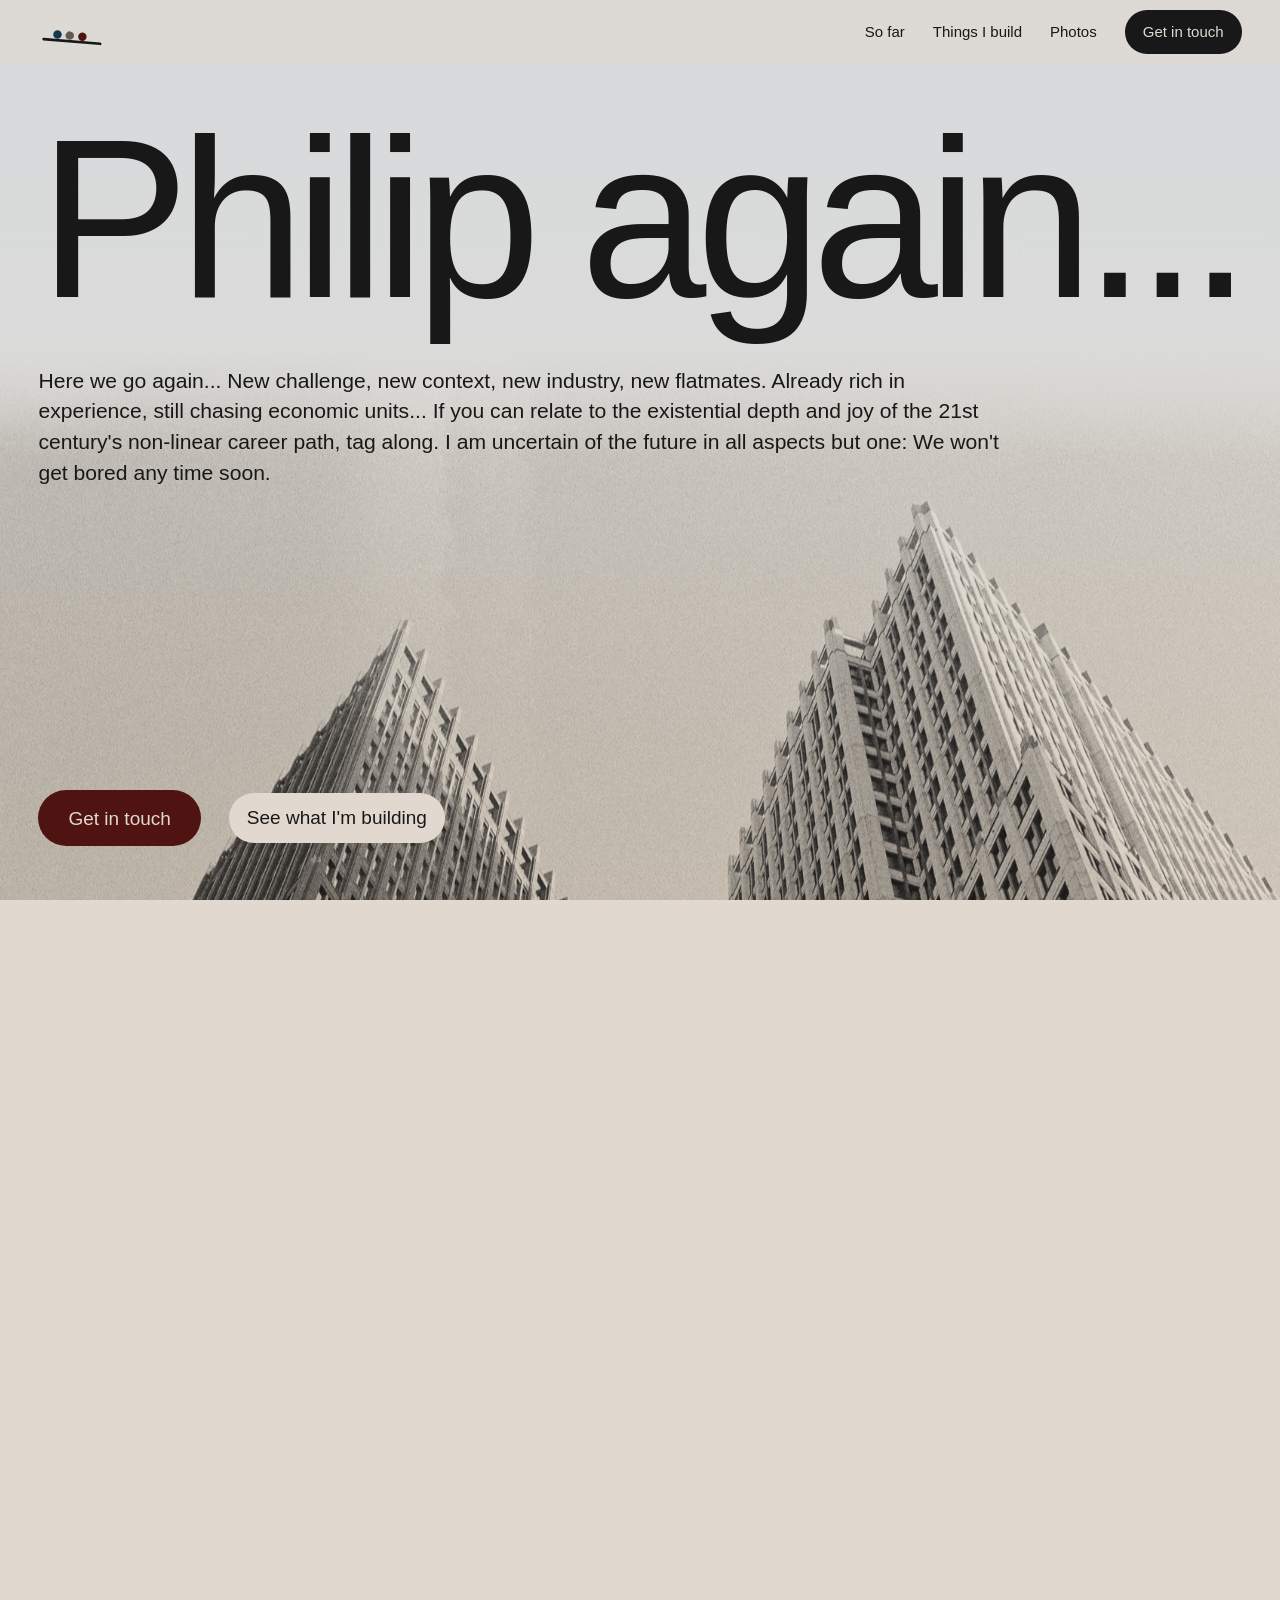
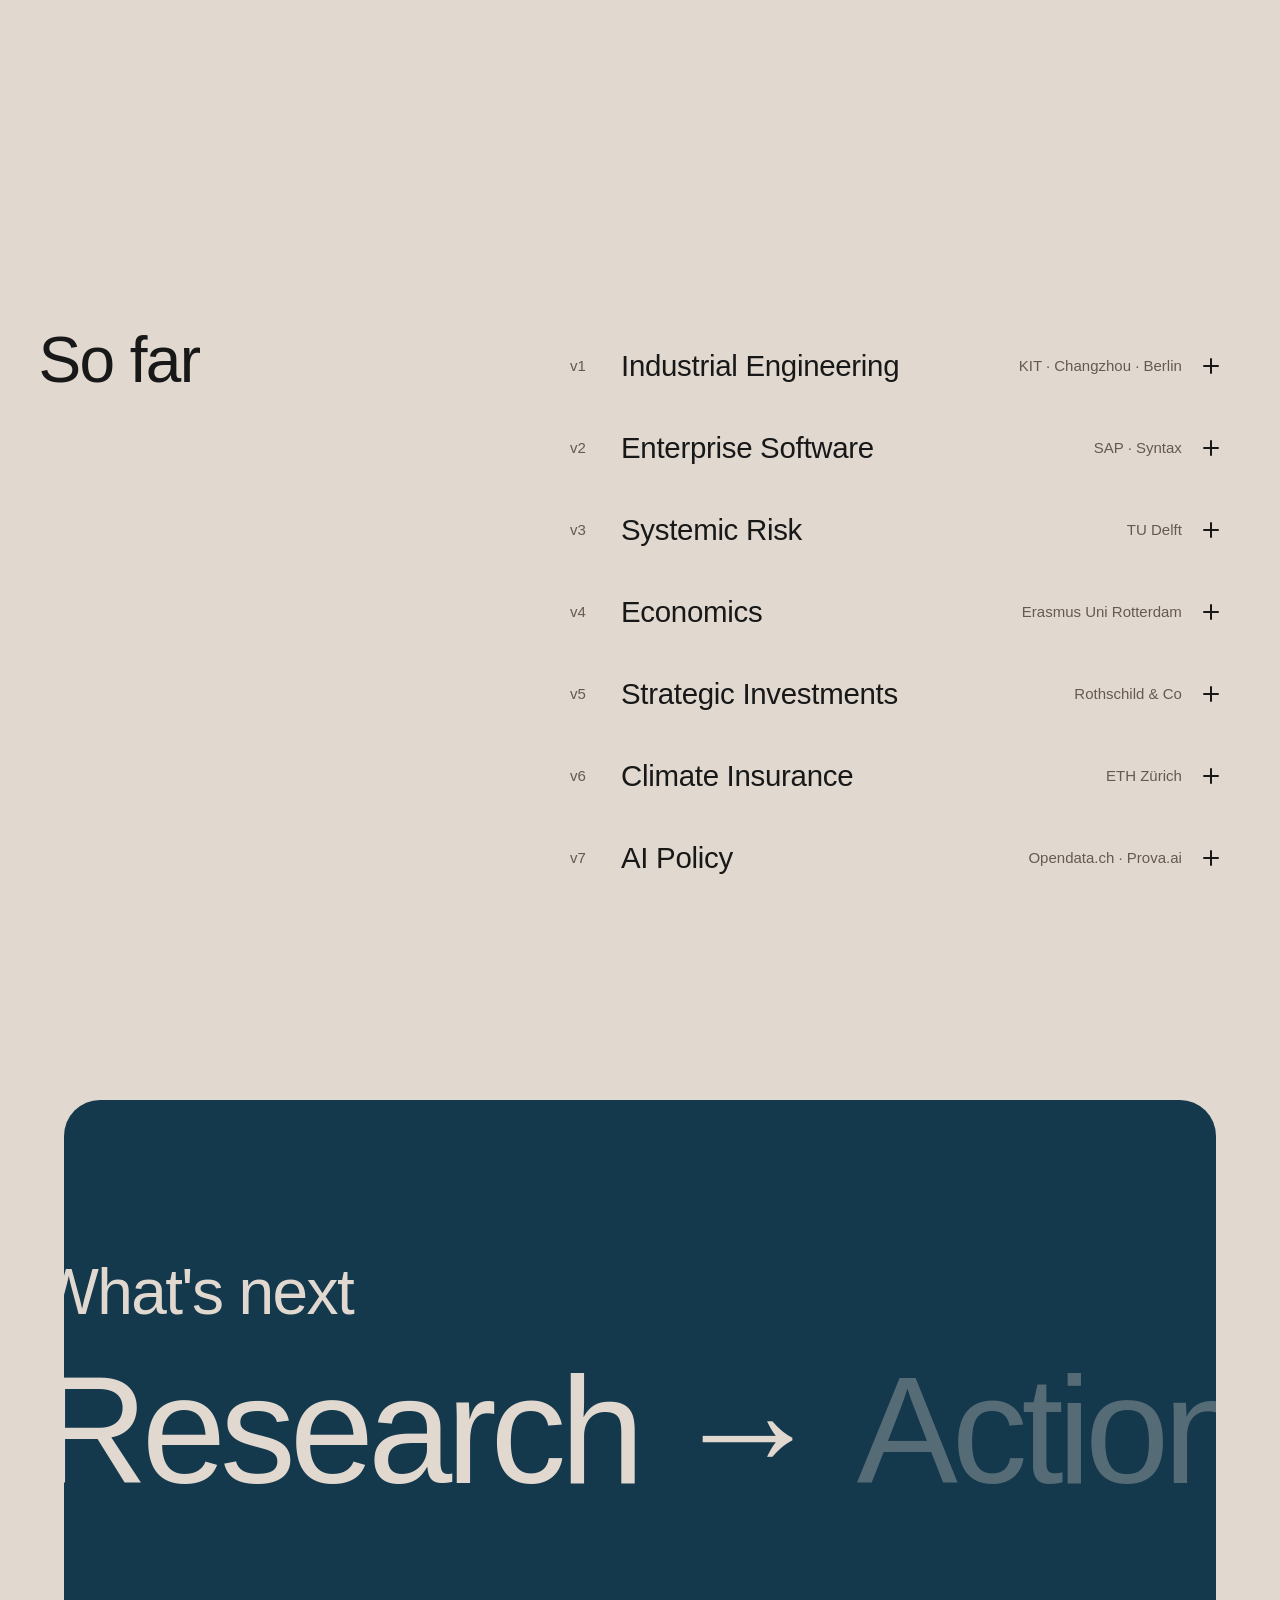
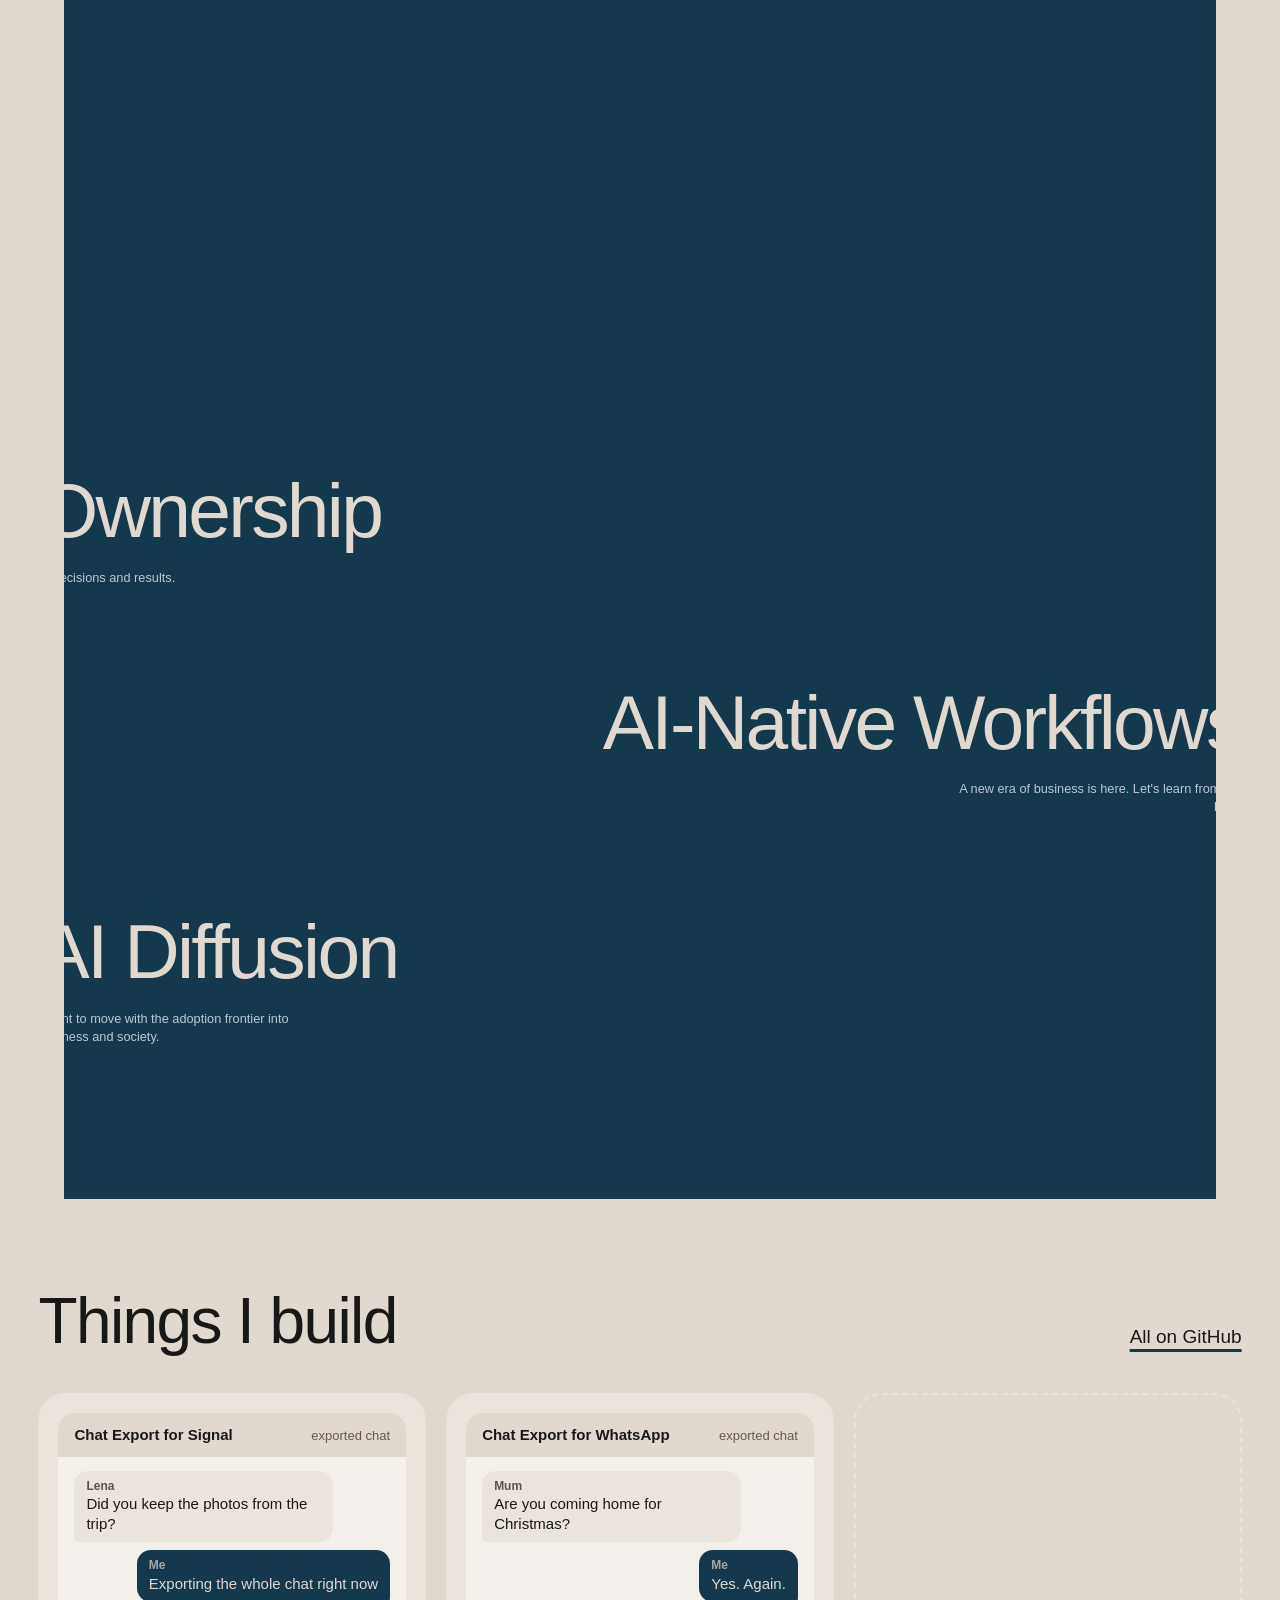
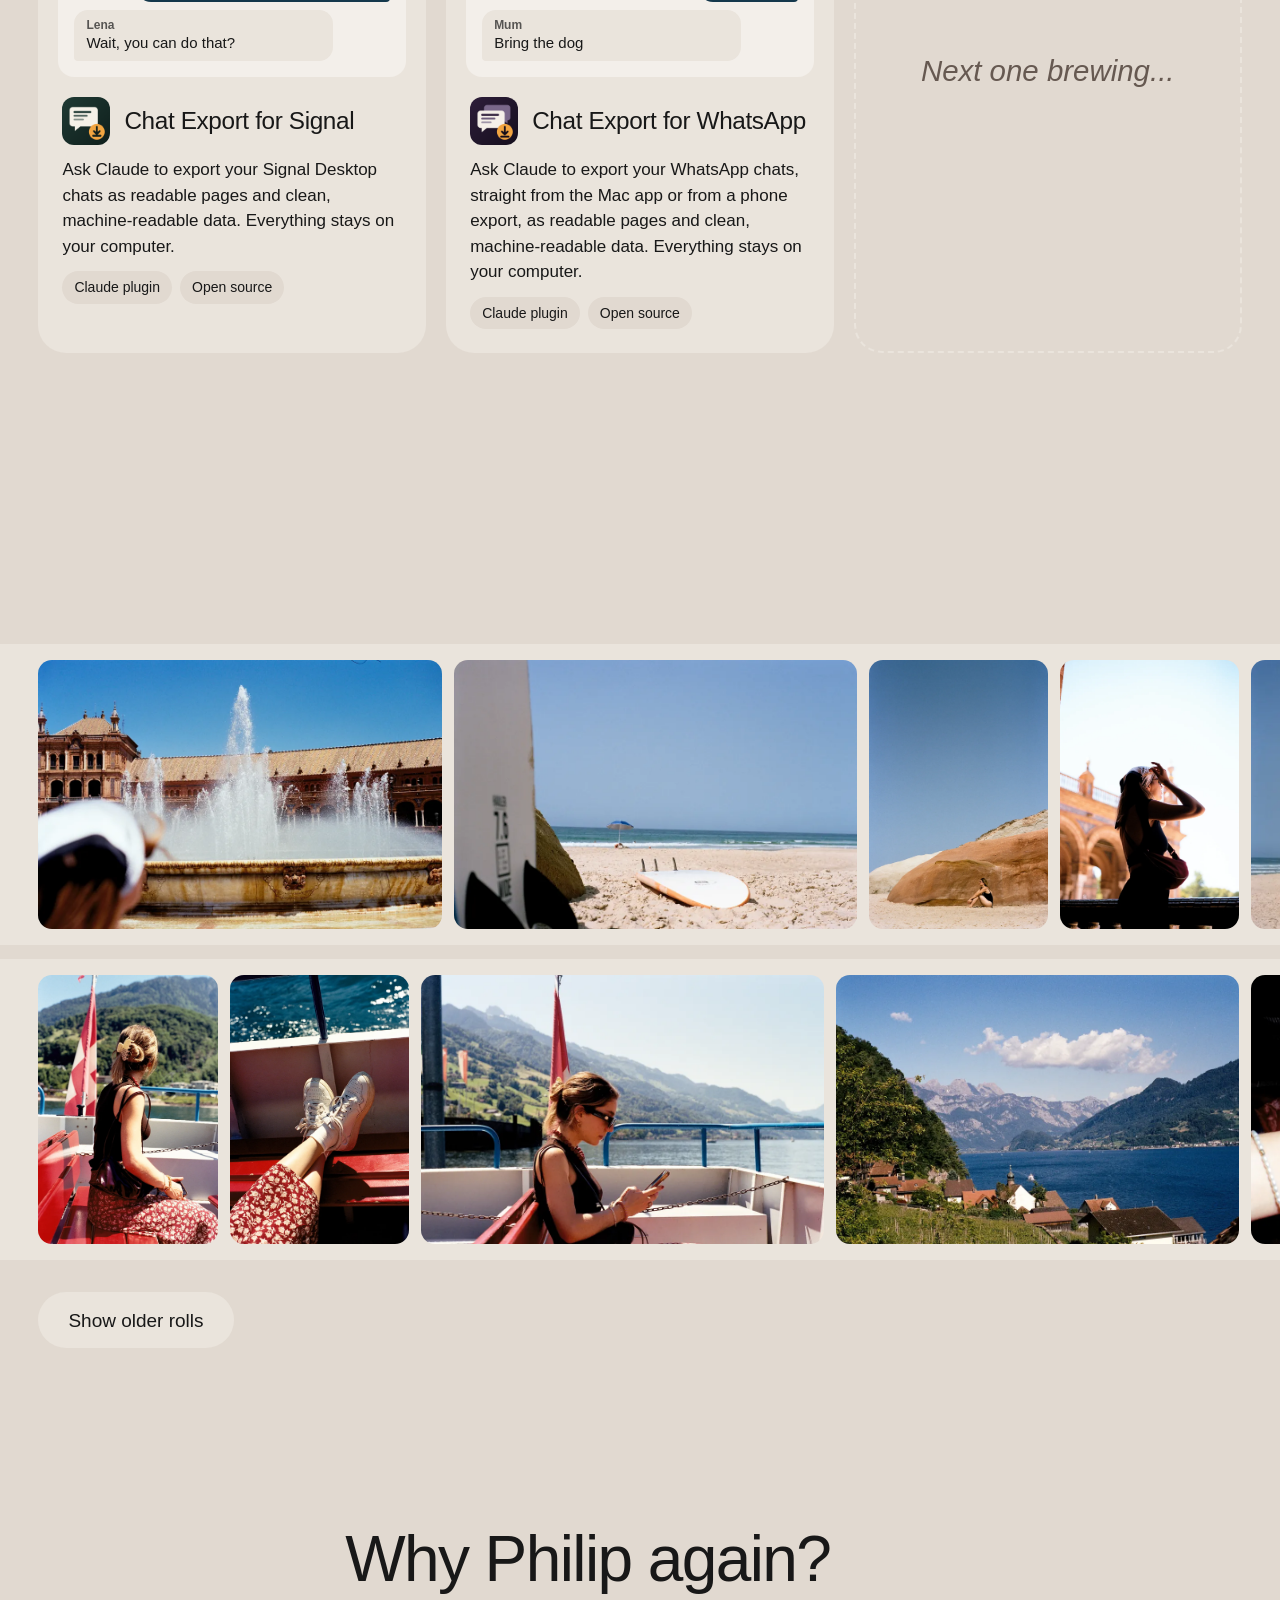
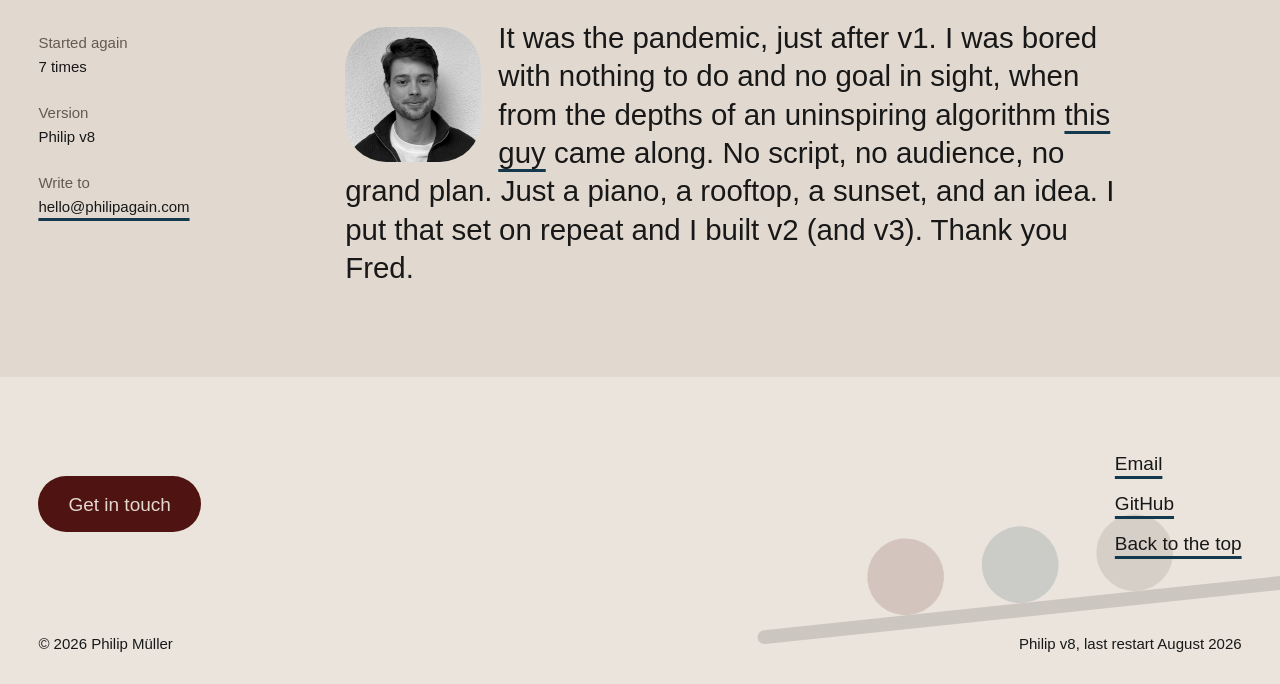
==== commit a802e147: "Rebuild index.html from content.md" ====
--- a/index.html
+++ b/index.html
@@ -101,7 +101,7 @@
           </li>
           <li class="row" data-start>
             <details>
-              <summary class="row-line"><span class="row-version" aria-hidden="true">v3</span><span class="row-title">Systems Engineering</span><span class="row-place">TU Delft</span><span class="row-toggle" aria-hidden="true"></span></summary>
+              <summary class="row-line"><span class="row-version" aria-hidden="true">v3</span><span class="row-title">Systemic Risk</span><span class="row-place">TU Delft</span><span class="row-toggle" aria-hidden="true"></span></summary>
               <ul>
                 <li>MSc Engineering &amp; Policy Analysis at TU Delft.</li>
                 <li>Built an agent-based simulation to stress-test the highway network in Bangladesh against natural disasters.</li>
@@ -124,7 +124,7 @@
           </li>
           <li class="row" data-start>
             <details>
-              <summary class="row-line"><span class="row-version" aria-hidden="true">v5</span><span class="row-title">Private Equity</span><span class="row-place">Rothschild &amp; Co</span><span class="row-toggle" aria-hidden="true"></span></summary>
+              <summary class="row-line"><span class="row-version" aria-hidden="true">v5</span><span class="row-title">Strategic Investments</span><span class="row-place">Rothschild &amp; Co</span><span class="row-toggle" aria-hidden="true"></span></summary>
               <ul>
                 <li>Due diligence on private market funds.</li>
                 <li>Strategic asset allocation research across public, private and real assets.</li>
@@ -133,7 +133,7 @@
           </li>
           <li class="row" data-start>
             <details>
-              <summary class="row-line"><span class="row-version" aria-hidden="true">v6</span><span class="row-title">Flood Insurance</span><span class="row-place">ETH Zürich</span><span class="row-toggle" aria-hidden="true"></span></summary>
+              <summary class="row-line"><span class="row-version" aria-hidden="true">v6</span><span class="row-title">Climate Insurance</span><span class="row-place">ETH Zürich</span><span class="row-toggle" aria-hidden="true"></span></summary>
               <ul>
                 <li>Visiting researcher in the Weather and Climate Risks Group, on an IDEA League research grant.</li>
                 <li>Built an agent-based model to simulate client behavior against price shifts and climate shocks within the US National Flood Insurance Program.</li>
@@ -173,8 +173,8 @@
     <div class="frame target-means">
       <ol class="target-lines">
         <li><span class="tl-name">Ownership</span><span class="tl-proof">In decisions and results.</span></li>
-        <li><span class="tl-name">AI-Native Workflows</span><span class="tl-proof">A new era of business is here. Let's learn from the fastest and the best.</span></li>
-        <li><span class="tl-name">GTM Systems</span><span class="tl-proof">I want to drive sales and the systems underneath.</span></li>
+        <li><span class="tl-name">AI-Native Workflows</span><span class="tl-proof">A new era of business is here. Let's learn from the best.</span></li>
+        <li><span class="tl-name">AI Diffusion</span><span class="tl-proof">I want to move with the adoption frontier into business and society.</span></li>
       </ol>
     </div>
   </section>
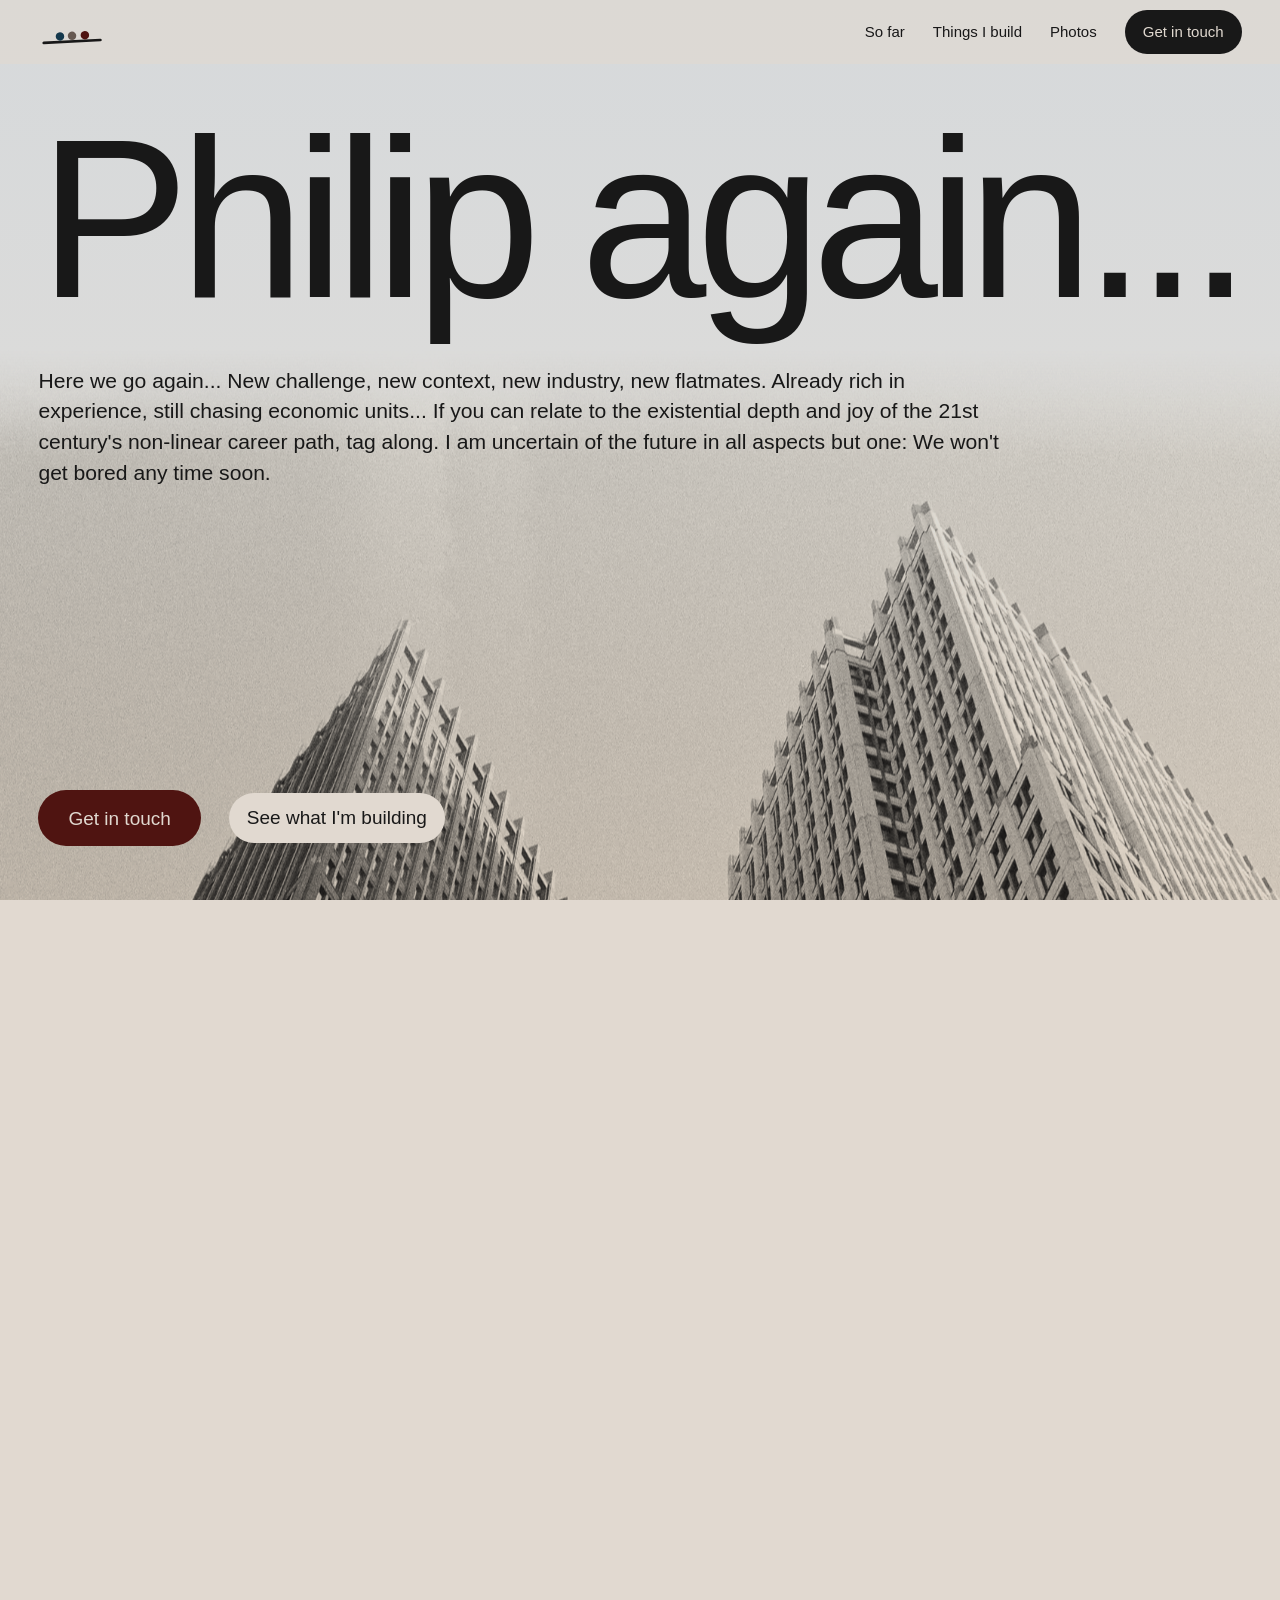
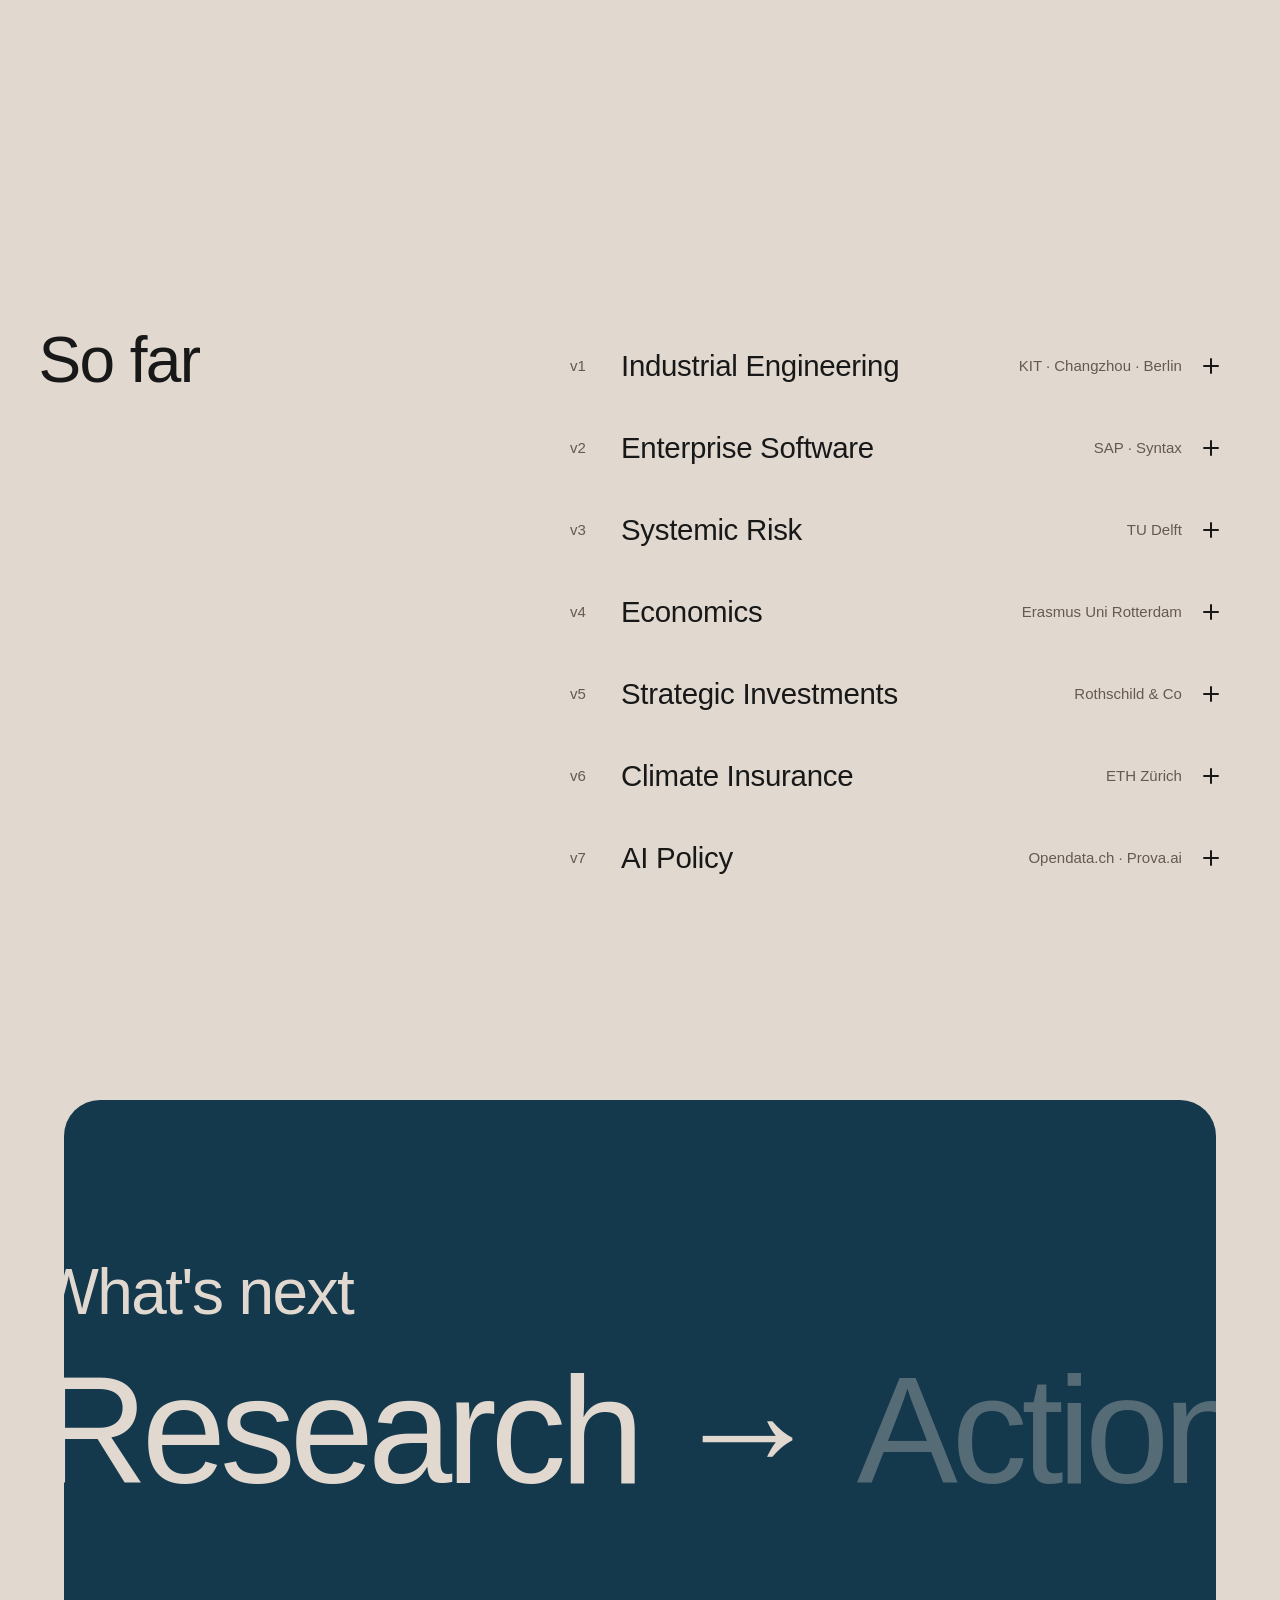
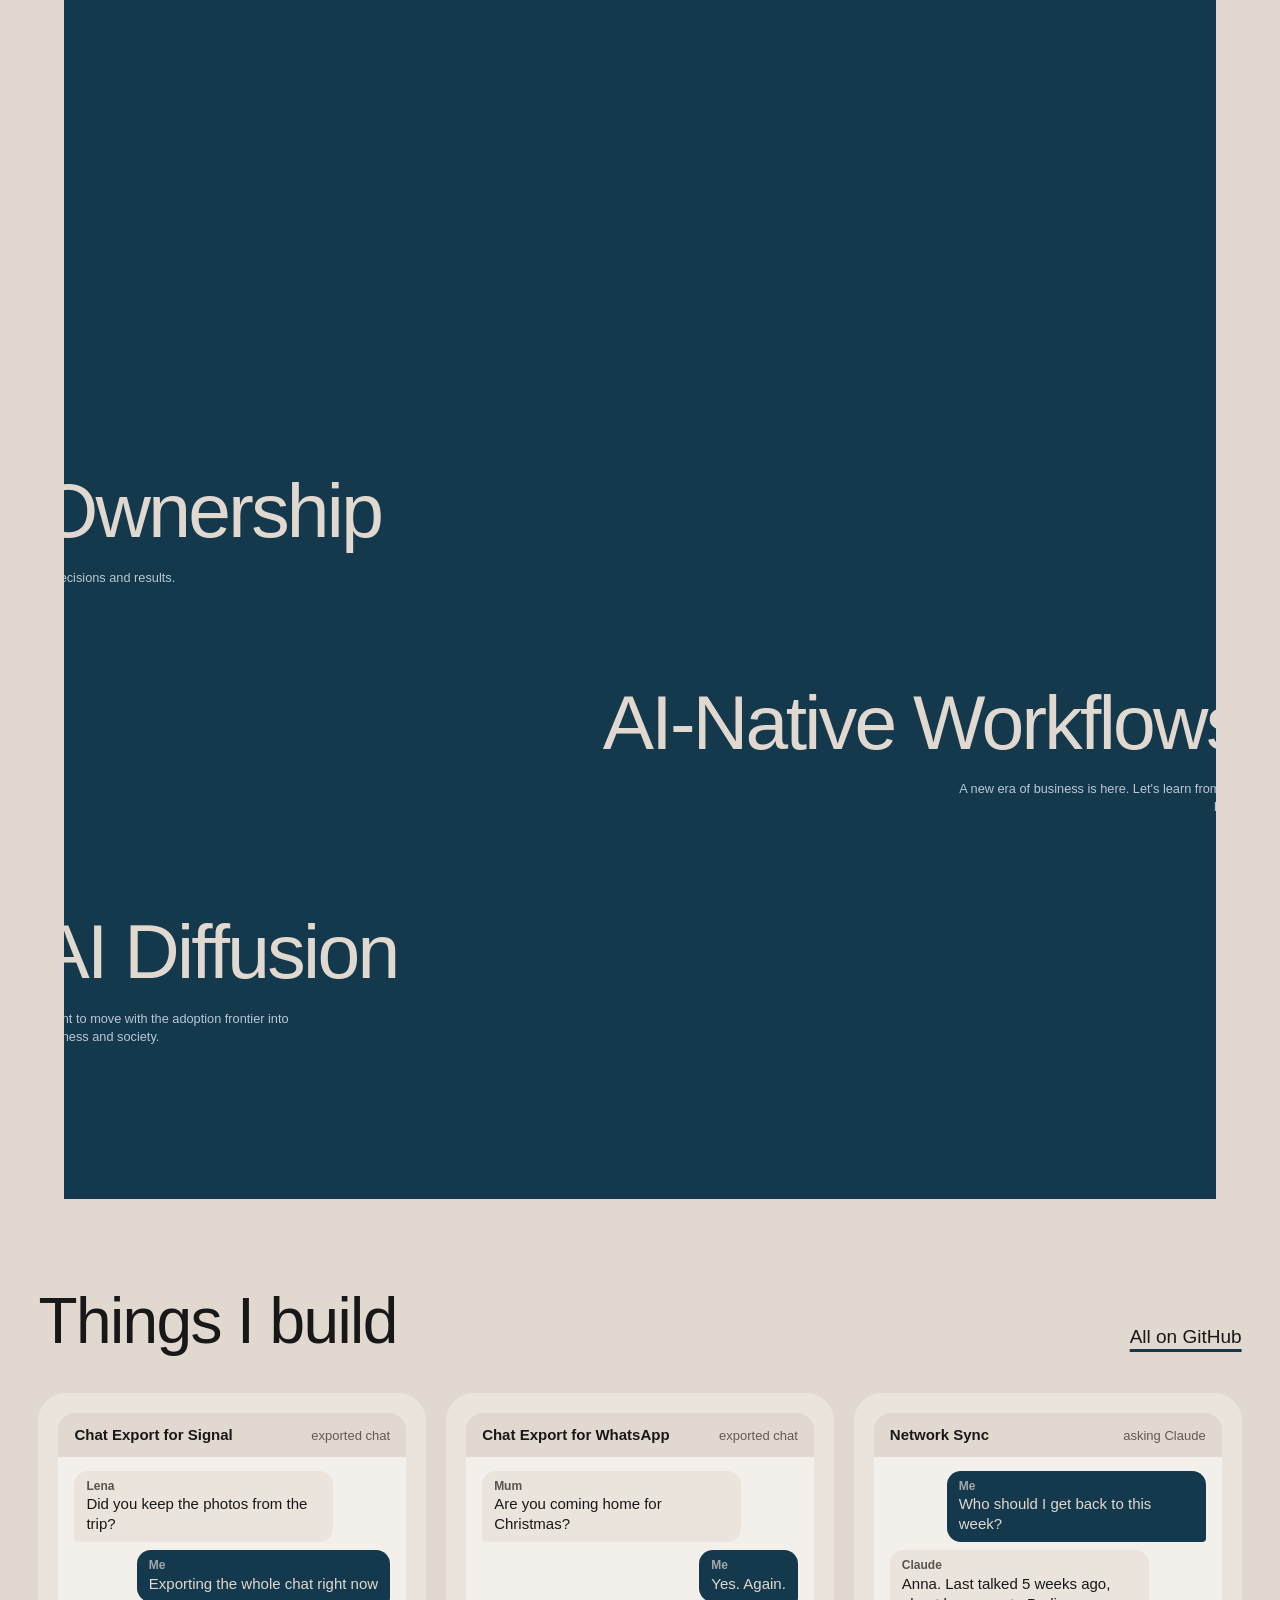
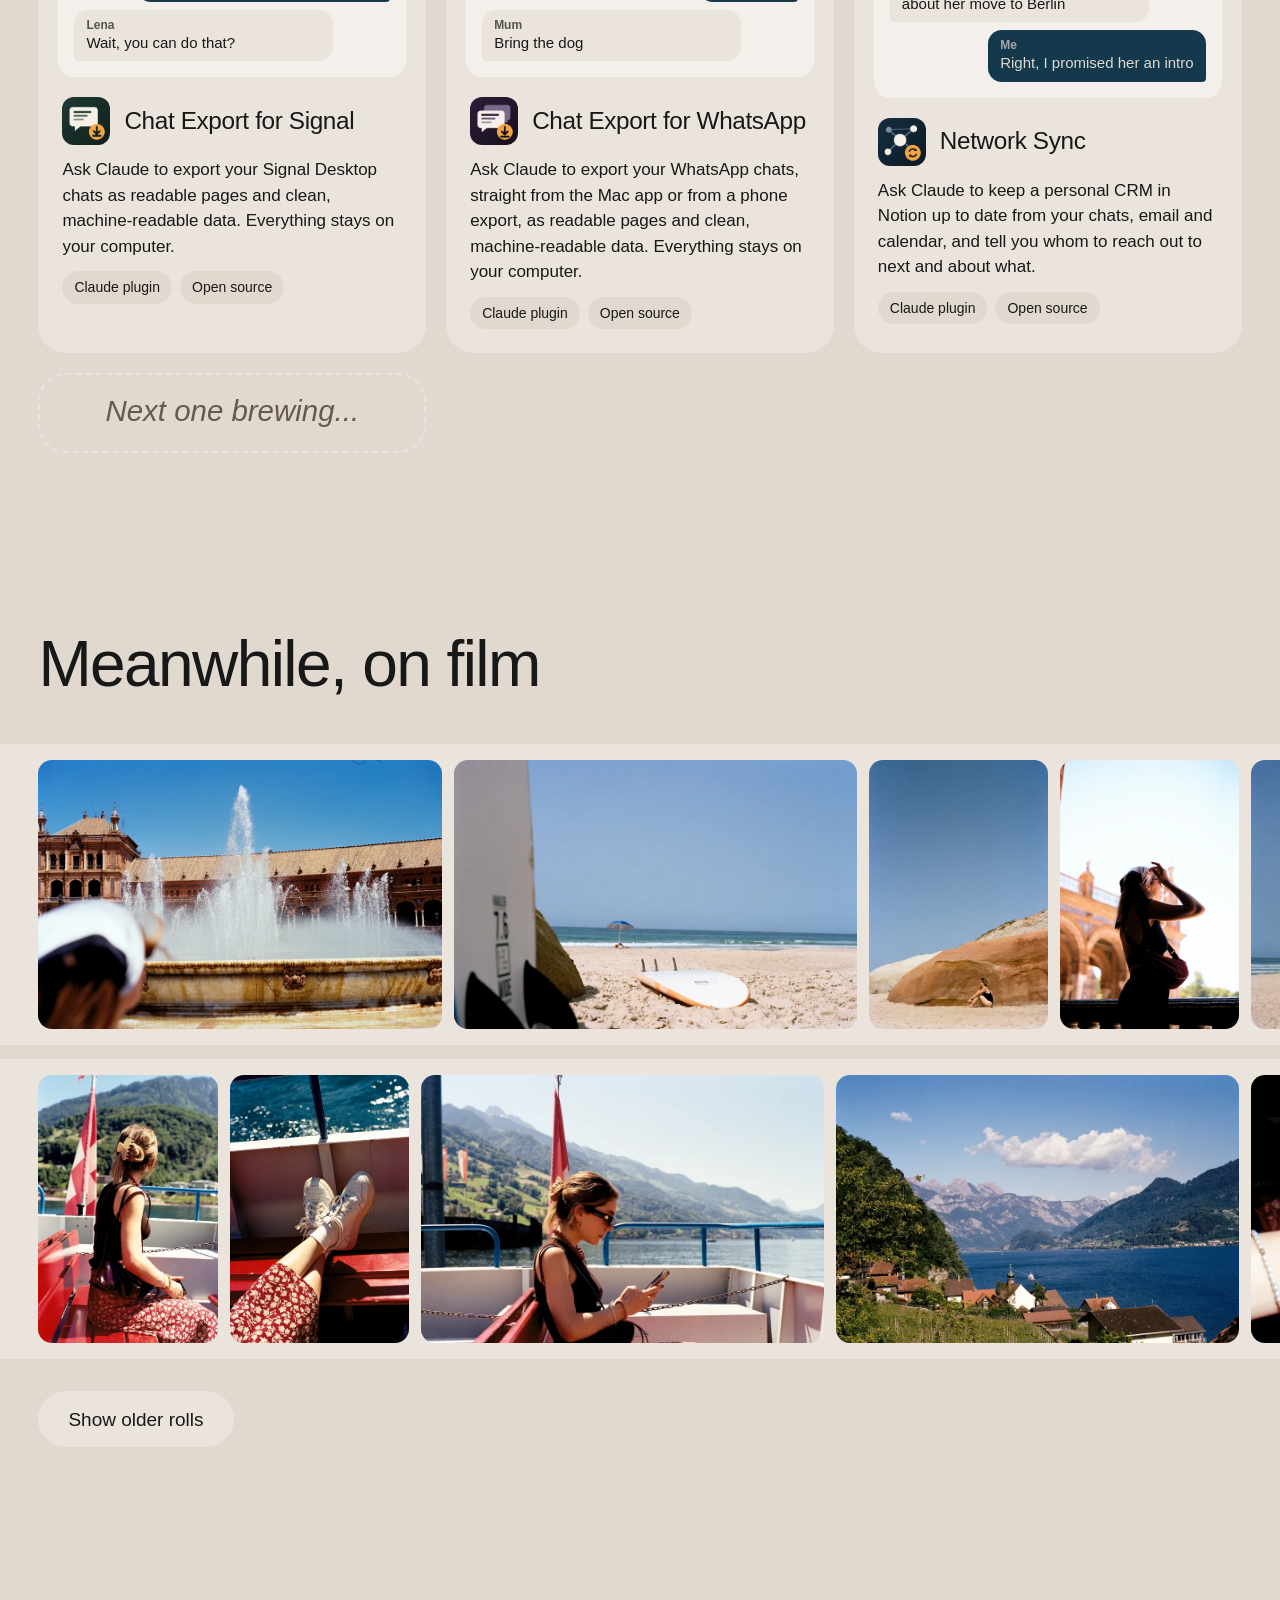
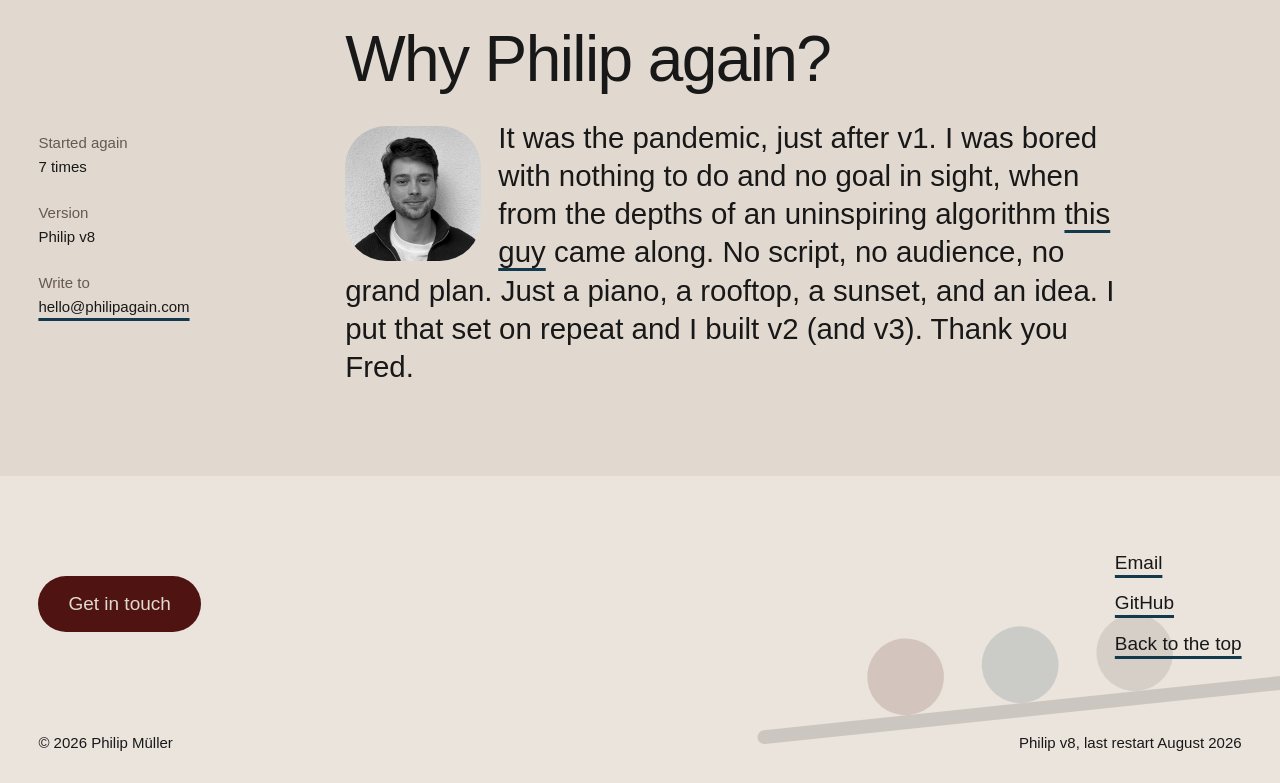
==== commit 3523d3d4: "Add Network Sync to the tools New card for the network-sync Claude plugin, with its icon. Tool entri" ====
--- a/index.html
+++ b/index.html
@@ -218,6 +218,21 @@
             <div class="tags"><span class="tag">Claude plugin</span><span class="tag">Open source</span></div>
           </div>
         </article>
+        <article class="tool">
+          <div class="chat" data-ui aria-hidden="true">
+            <div class="chat-head"><span class="chat-title">Network Sync</span><span class="chat-meta">asking Claude</span></div>
+            <div class="chat-body">
+              <div class="bubble me"><span class="who">Me</span>Who should I get back to this week?</div>
+              <div class="bubble them"><span class="who">Claude</span>Anna. Last talked 5 weeks ago, about her move to Berlin</div>
+              <div class="bubble me"><span class="who">Me</span>Right, I promised her an intro</div>
+            </div>
+          </div>
+          <div class="tool-text">
+            <div class="tool-name"><img src="assets/img/network-sync.png" alt="" width="48" height="48" loading="lazy"><h3><a href="https://github.com/phillippmueller/network-sync">Network Sync</a></h3></div>
+            <p>Ask Claude to keep a personal CRM in Notion up to date from your chats, email and calendar, and tell you whom to reach out to next and about what.</p>
+            <div class="tags"><span class="tag">Claude plugin</span><span class="tag">Open source</span></div>
+          </div>
+        </article>
         <div class="tool brewing"><p>Next one brewing...</p></div>
       </div>
     </div>
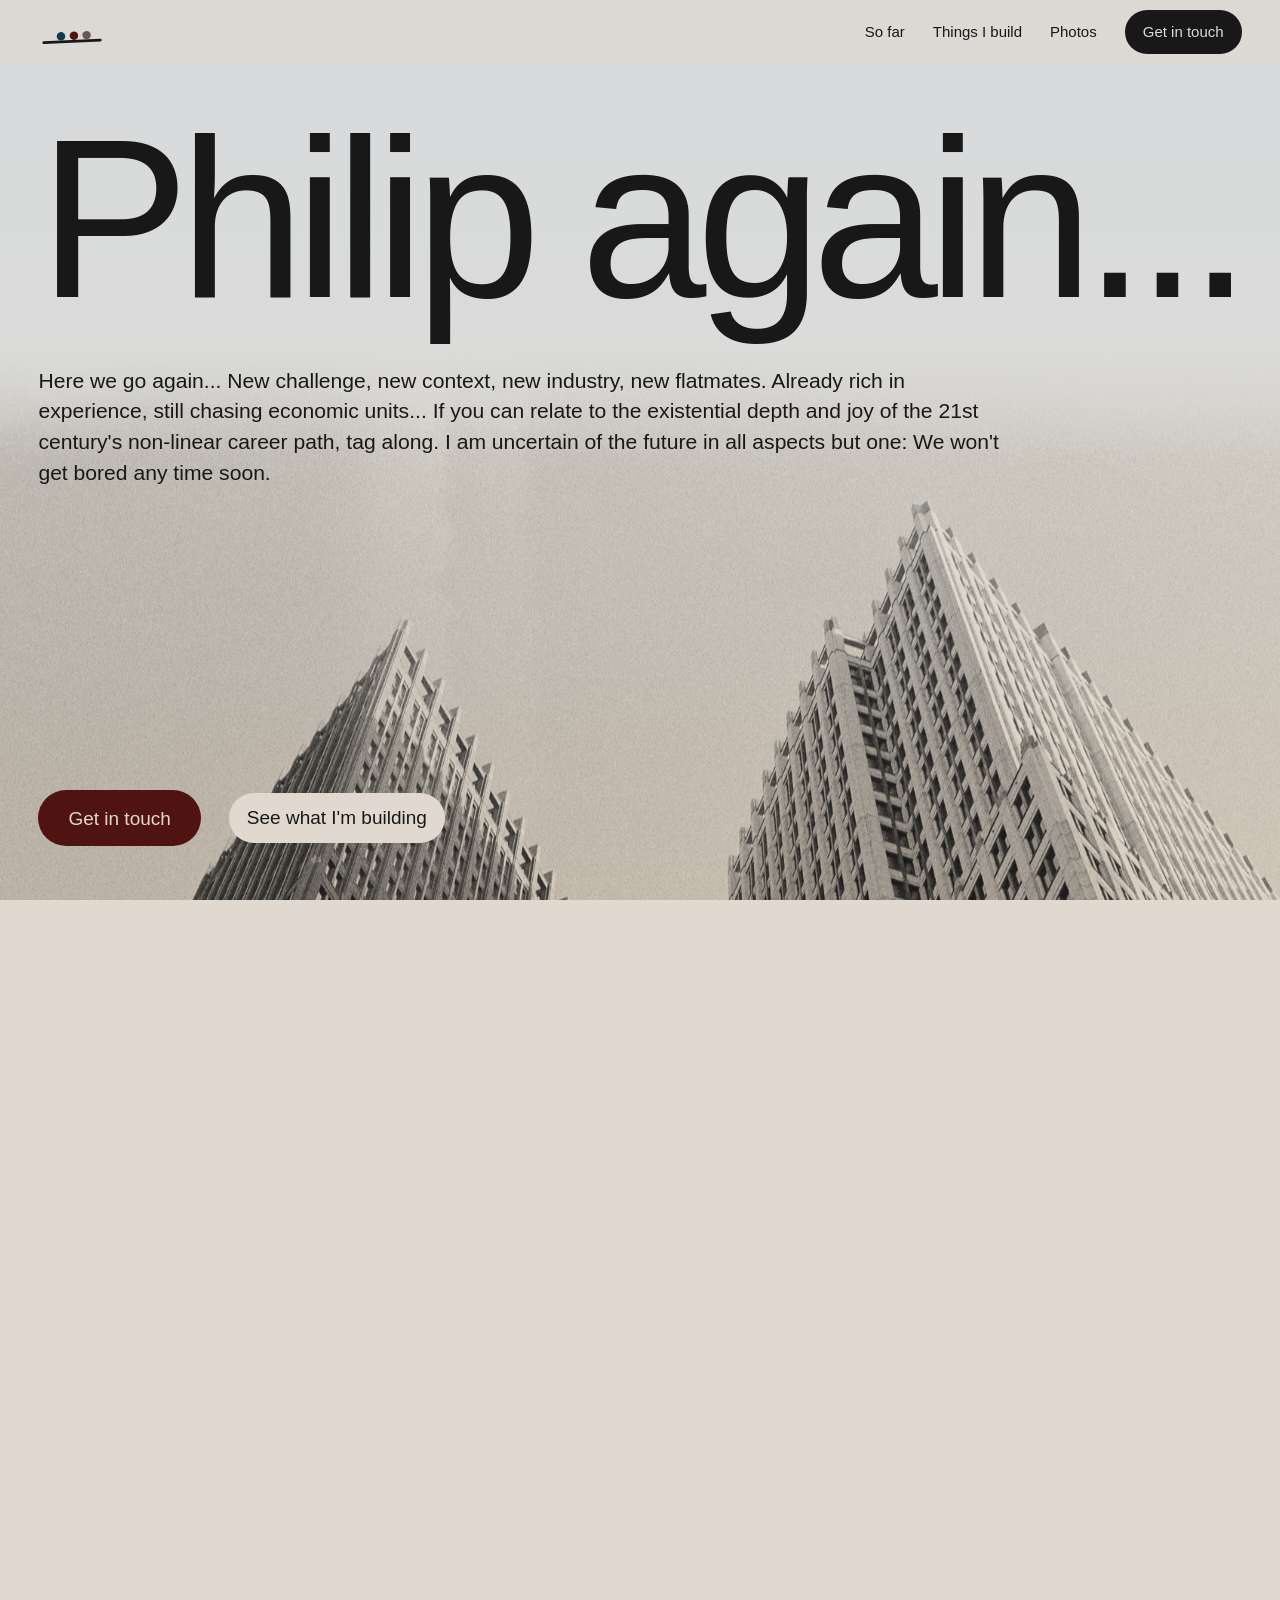
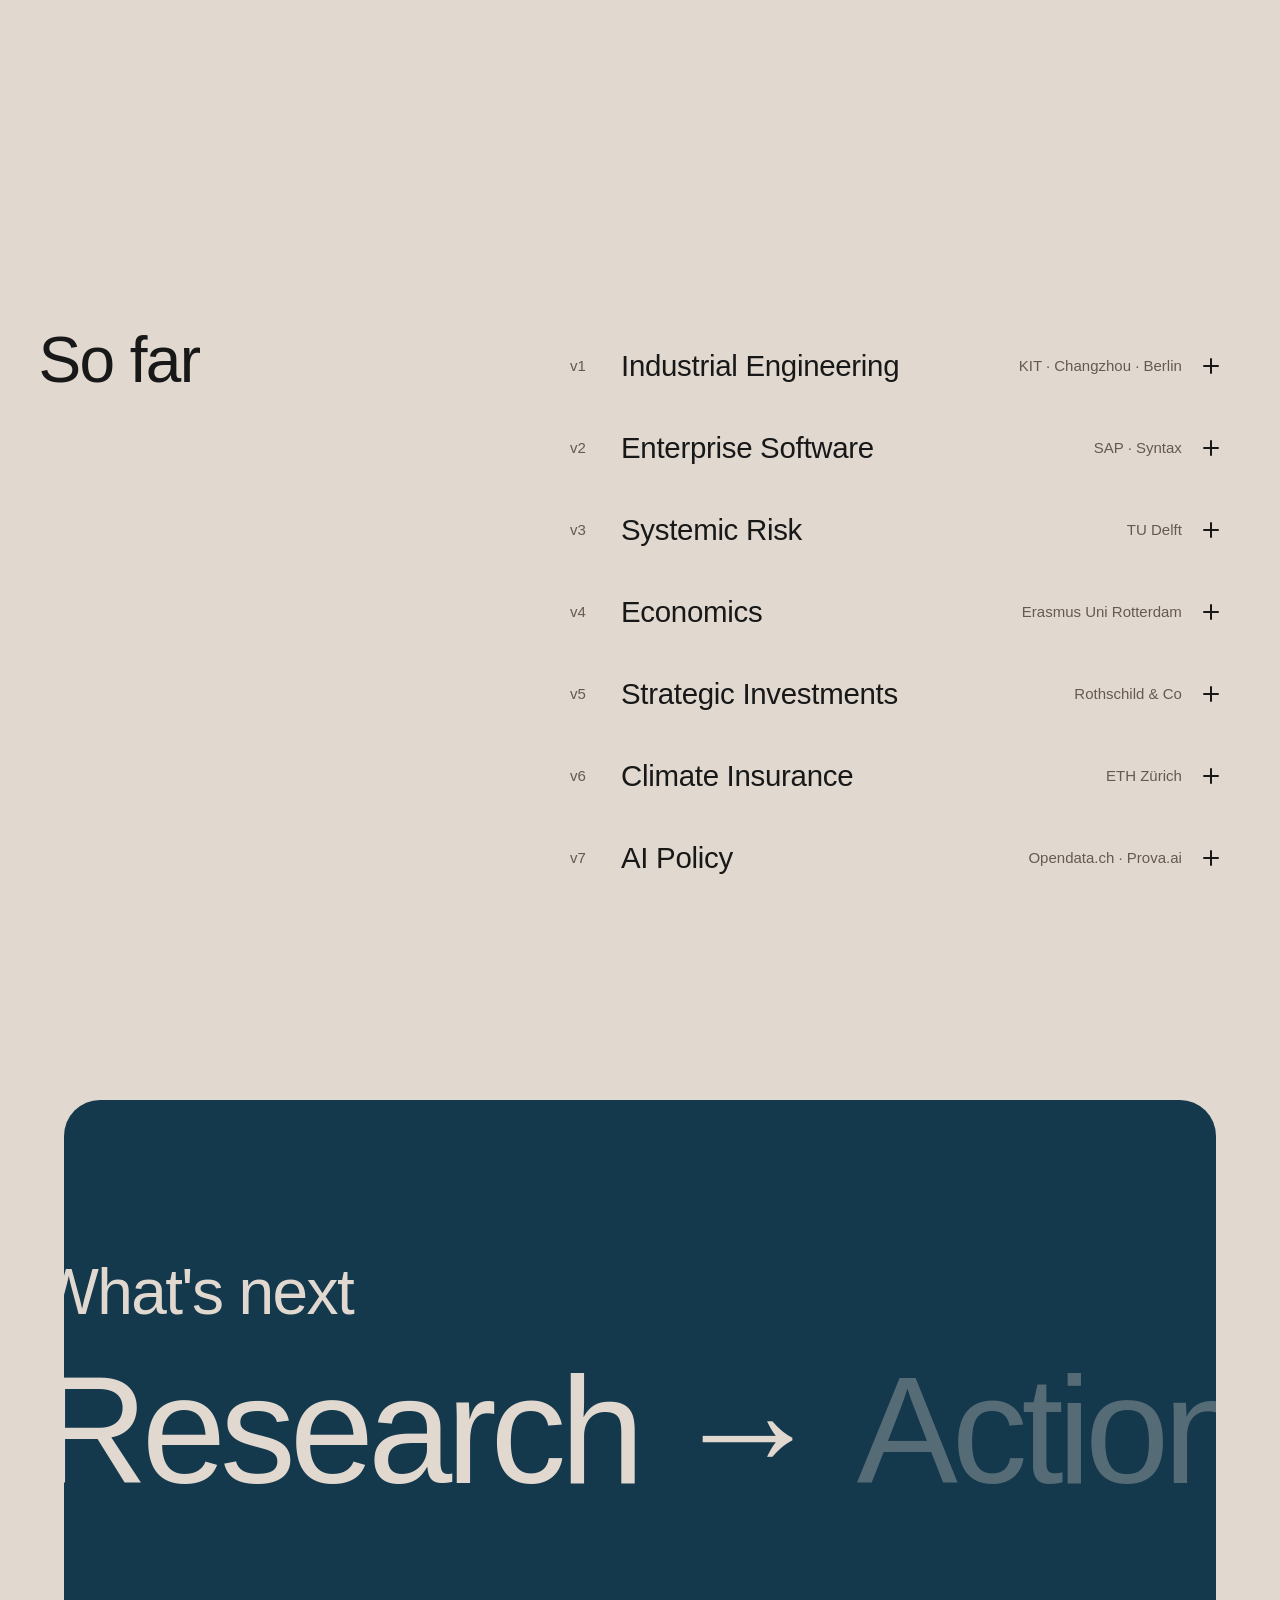
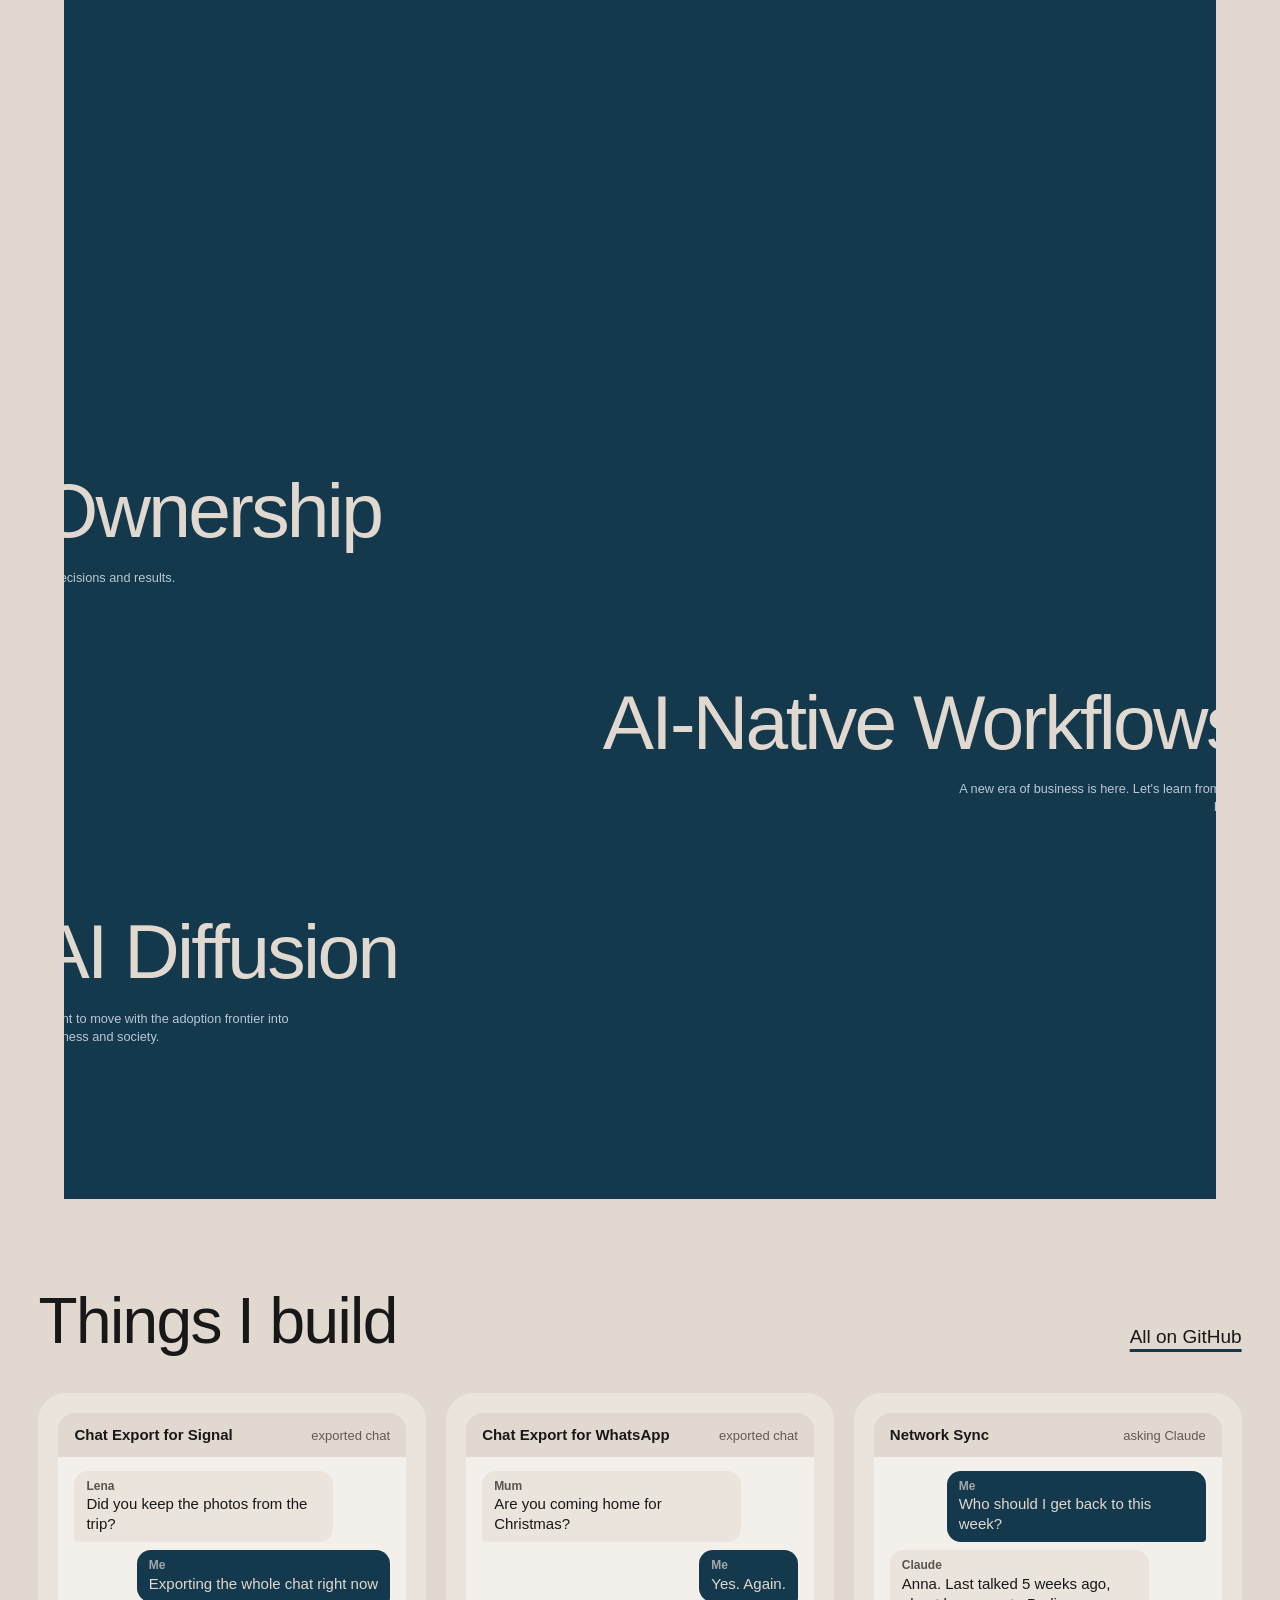
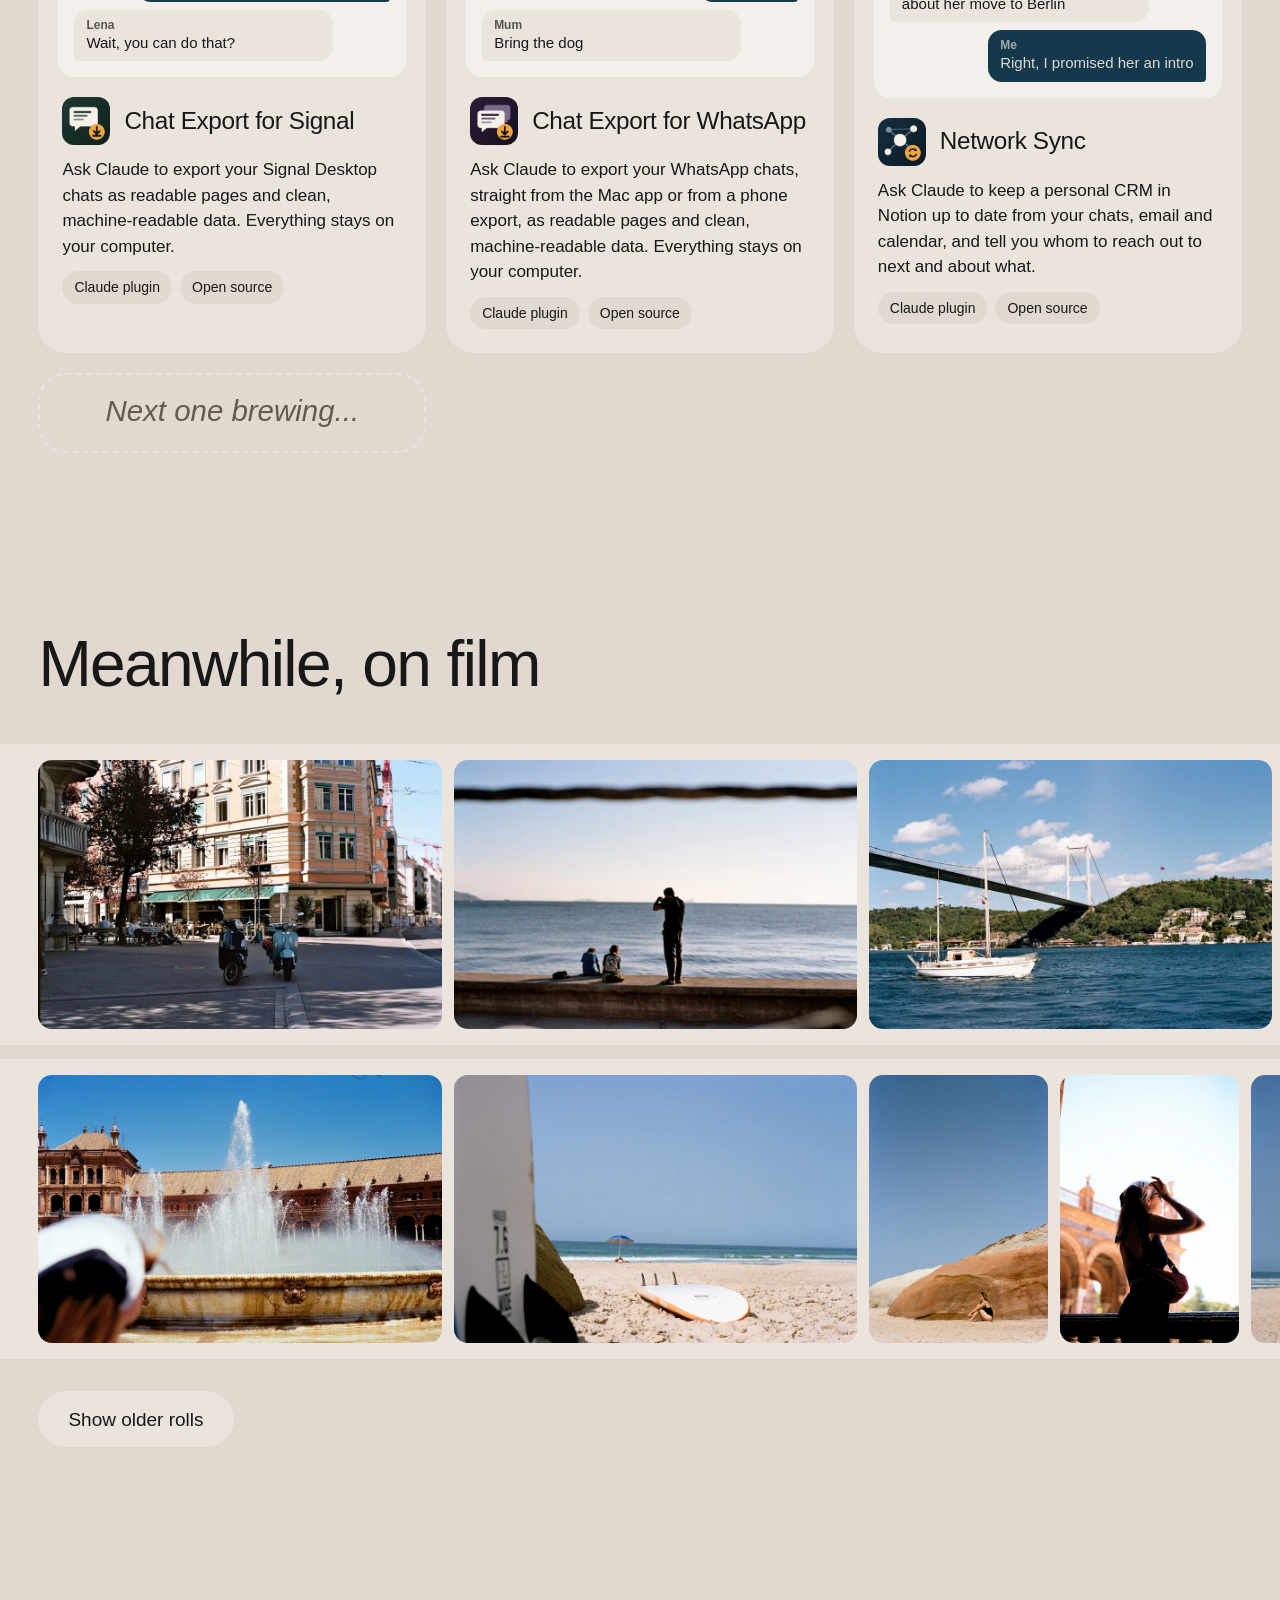
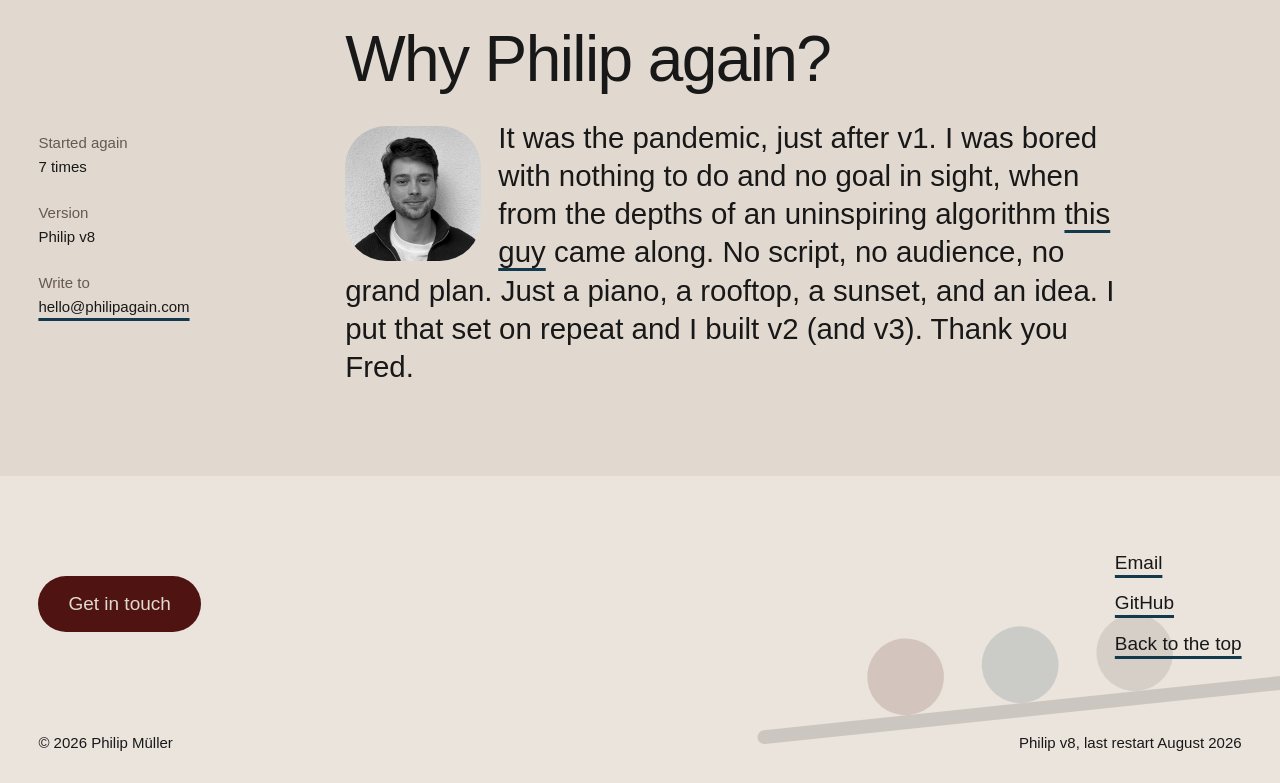
==== commit 9cebb7f3: "Add a new roll: Zurich, Istanbul and Lake Como Fourteen photos, newest roll first, in shuffled order" ====
--- a/index.html
+++ b/index.html
@@ -245,6 +245,26 @@
     </div>
     <div class="rolls">
       <div class="roll">
+        <div class="roll-strip" role="region" aria-label="Roll of film: Zurich, Istanbul and Lake Como, 2026" tabindex="0">
+            <a class="photo" href="assets/img/photos/roll4-01-1800.webp"><img src="assets/img/photos/roll4-01-900.webp" alt="Photo 1 of 14, Zurich, Istanbul and Lake Como, 2026" width="900" height="600" loading="lazy"></a>
+            <a class="photo" href="assets/img/photos/roll4-08-1800.webp"><img src="assets/img/photos/roll4-08-900.webp" alt="Photo 2 of 14, Zurich, Istanbul and Lake Como, 2026" width="900" height="600" loading="lazy"></a>
+            <a class="photo" href="assets/img/photos/roll4-02-1800.webp"><img src="assets/img/photos/roll4-02-900.webp" alt="Photo 3 of 14, Zurich, Istanbul and Lake Como, 2026" width="900" height="600" loading="lazy"></a>
+            <a class="photo" href="assets/img/photos/roll4-10-1800.webp"><img src="assets/img/photos/roll4-10-900.webp" alt="Photo 4 of 14, Zurich, Istanbul and Lake Como, 2026" width="900" height="600" loading="lazy"></a>
+            <a class="photo" href="assets/img/photos/roll4-12-1800.webp"><img src="assets/img/photos/roll4-12-900.webp" alt="Photo 5 of 14, Zurich, Istanbul and Lake Como, 2026" width="900" height="600" loading="lazy"></a>
+            <a class="photo" href="assets/img/photos/roll4-11-1800.webp"><img src="assets/img/photos/roll4-11-900.webp" alt="Photo 6 of 14, Zurich, Istanbul and Lake Como, 2026" width="900" height="600" loading="lazy"></a>
+            <a class="photo" href="assets/img/photos/roll4-06-1800.webp"><img src="assets/img/photos/roll4-06-900.webp" alt="Photo 7 of 14, Zurich, Istanbul and Lake Como, 2026" width="900" height="600" loading="lazy"></a>
+            <a class="photo" href="assets/img/photos/roll4-04-1800.webp"><img src="assets/img/photos/roll4-04-900.webp" alt="Photo 8 of 14, Zurich, Istanbul and Lake Como, 2026" width="900" height="600" loading="lazy"></a>
+            <a class="photo" href="assets/img/photos/roll4-13-1800.webp"><img src="assets/img/photos/roll4-13-900.webp" alt="Photo 9 of 14, Zurich, Istanbul and Lake Como, 2026" width="900" height="600" loading="lazy"></a>
+            <a class="photo" href="assets/img/photos/roll4-05-1800.webp"><img src="assets/img/photos/roll4-05-900.webp" alt="Photo 10 of 14, Zurich, Istanbul and Lake Como, 2026" width="900" height="600" loading="lazy"></a>
+            <a class="photo" href="assets/img/photos/roll4-14-1800.webp"><img src="assets/img/photos/roll4-14-900.webp" alt="Photo 11 of 14, Zurich, Istanbul and Lake Como, 2026" width="900" height="600" loading="lazy"></a>
+            <a class="photo" href="assets/img/photos/roll4-07-1300.webp"><img src="assets/img/photos/roll4-07-900.webp" alt="Photo 12 of 14, Zurich, Istanbul and Lake Como, 2026" width="900" height="1350" loading="lazy"></a>
+            <a class="photo" href="assets/img/photos/roll4-09-1800.webp"><img src="assets/img/photos/roll4-09-900.webp" alt="Photo 13 of 14, Zurich, Istanbul and Lake Como, 2026" width="900" height="600" loading="lazy"></a>
+            <a class="photo" href="assets/img/photos/roll4-03-1800.webp"><img src="assets/img/photos/roll4-03-900.webp" alt="Photo 14 of 14, Zurich, Istanbul and Lake Como, 2026" width="900" height="600" loading="lazy"></a>
+        </div>
+        <button type="button" class="roll-arrow roll-back" aria-label="Earlier photos" hidden><svg viewBox="0 0 24 24" aria-hidden="true"><path d="M15 6l-6 6 6 6"/></svg></button>
+        <button type="button" class="roll-arrow roll-on" aria-label="More photos" hidden><svg viewBox="0 0 24 24" aria-hidden="true"><path d="M9 6l6 6-6 6"/></svg></button>
+      </div>
+      <div class="roll">
         <div class="roll-strip" role="region" aria-label="Roll of film: Portugal and Seville, summer 2026" tabindex="0">
             <a class="photo" href="assets/img/photos/roll1-6405-1800.webp"><img src="assets/img/photos/roll1-6405-900.webp" alt="Photo 1 of 12, Portugal and Seville, summer 2026" width="900" height="600" loading="lazy"></a>
             <a class="photo" href="assets/img/photos/roll1-6410-1800.webp"><img src="assets/img/photos/roll1-6410-900.webp" alt="Photo 2 of 12, Portugal and Seville, summer 2026" width="900" height="600" loading="lazy"></a>
@@ -262,7 +282,7 @@
         <button type="button" class="roll-arrow roll-back" aria-label="Earlier photos" hidden><svg viewBox="0 0 24 24" aria-hidden="true"><path d="M15 6l-6 6 6 6"/></svg></button>
         <button type="button" class="roll-arrow roll-on" aria-label="More photos" hidden><svg viewBox="0 0 24 24" aria-hidden="true"><path d="M9 6l6 6-6 6"/></svg></button>
       </div>
-      <div class="roll">
+      <div class="roll is-older">
         <div class="roll-strip" role="region" aria-label="Roll of film: A Swiss lake, summer 2026" tabindex="0">
             <a class="photo" href="assets/img/photos/roll2-6366-1300.webp"><img src="assets/img/photos/roll2-6366-900.webp" alt="Photo 1 of 8, A Swiss lake, summer 2026" width="900" height="1350" loading="lazy"></a>
             <a class="photo" href="assets/img/photos/roll2-6370-1300.webp"><img src="assets/img/photos/roll2-6370-900.webp" alt="Photo 2 of 8, A Swiss lake, summer 2026" width="900" height="1350" loading="lazy"></a>
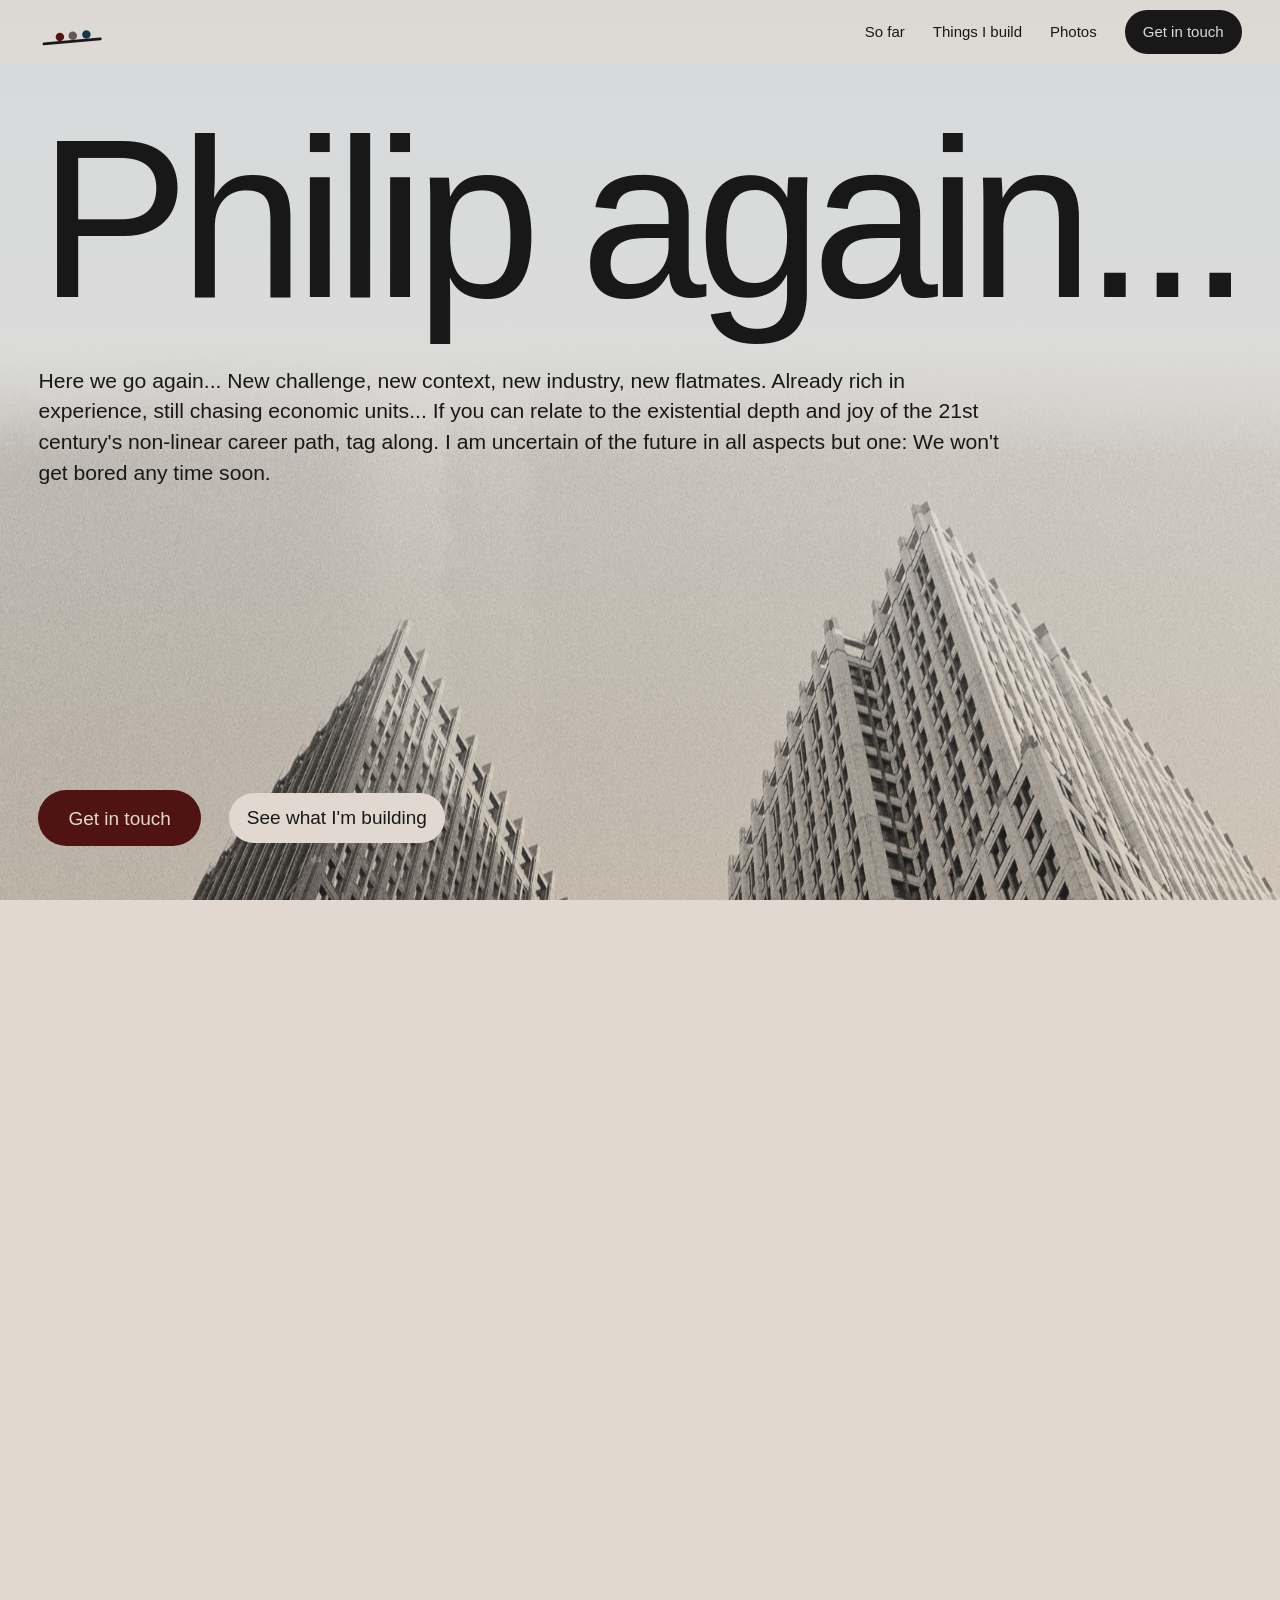
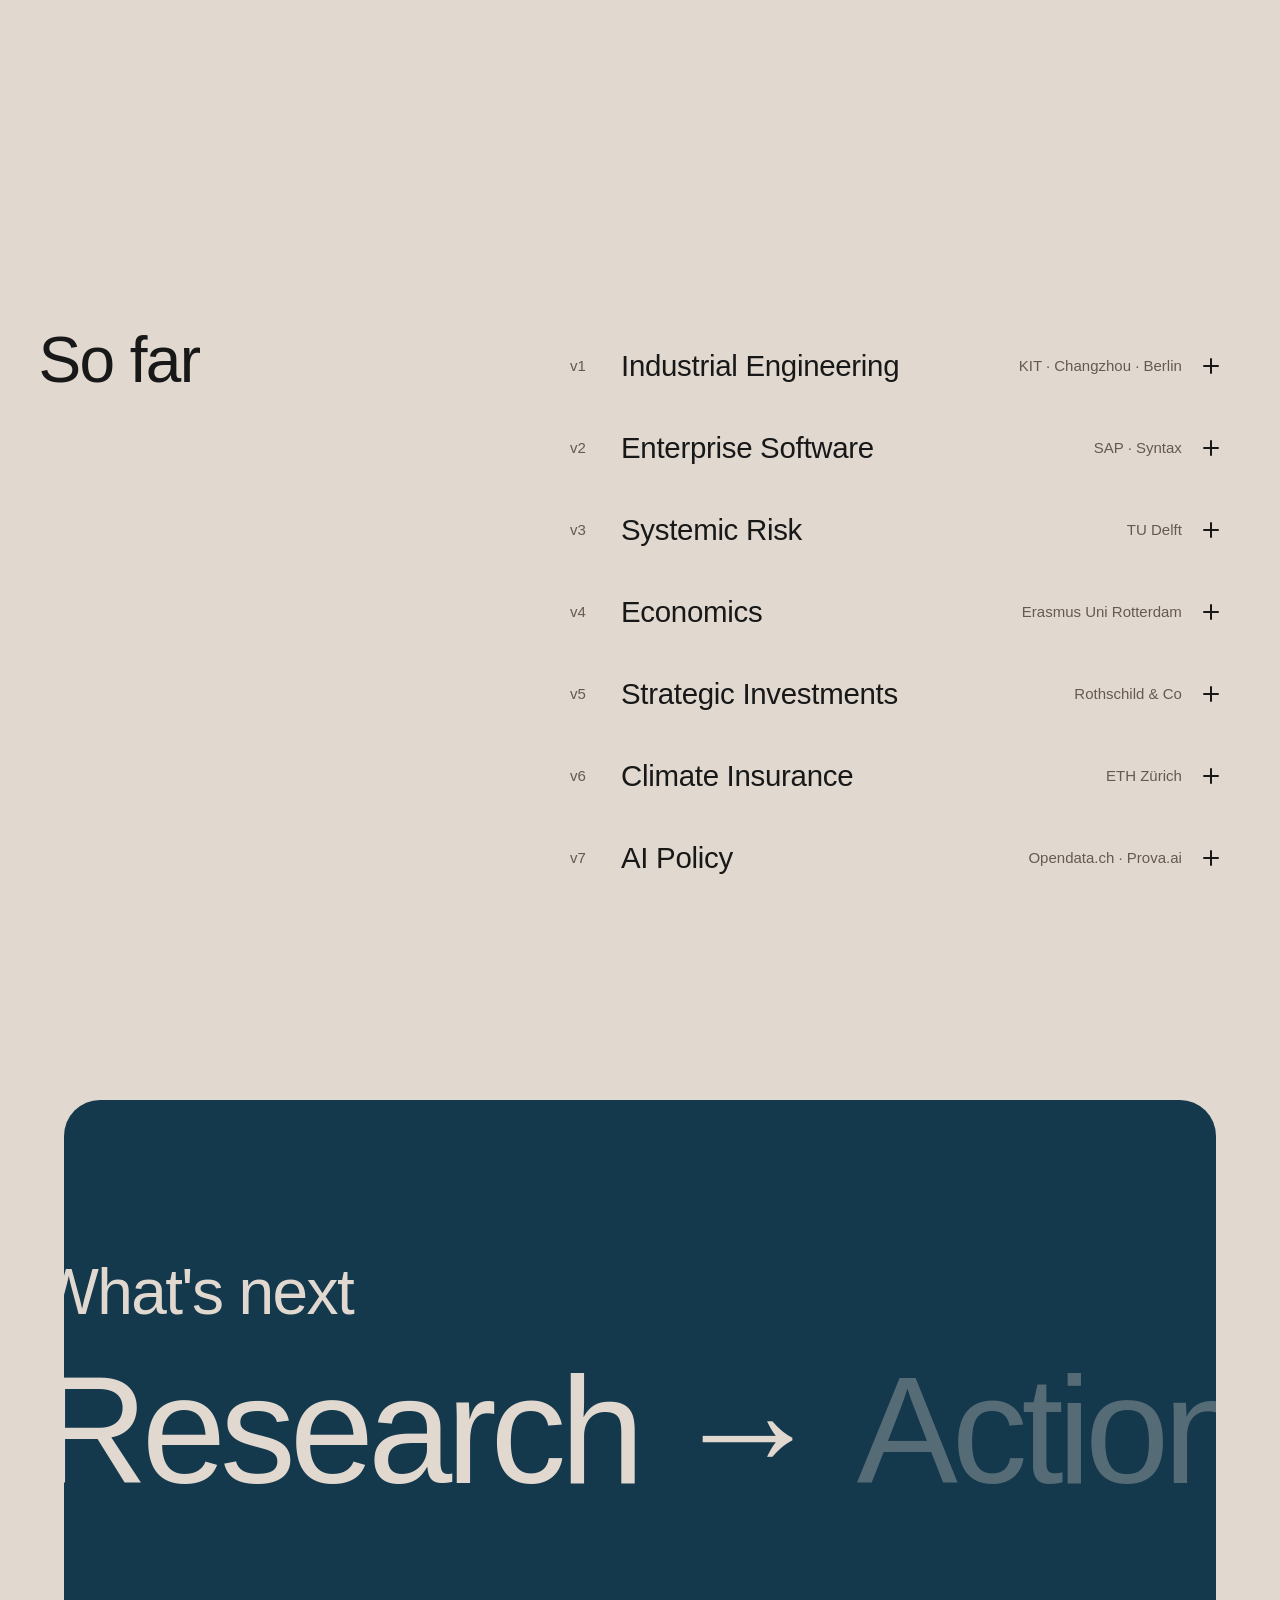
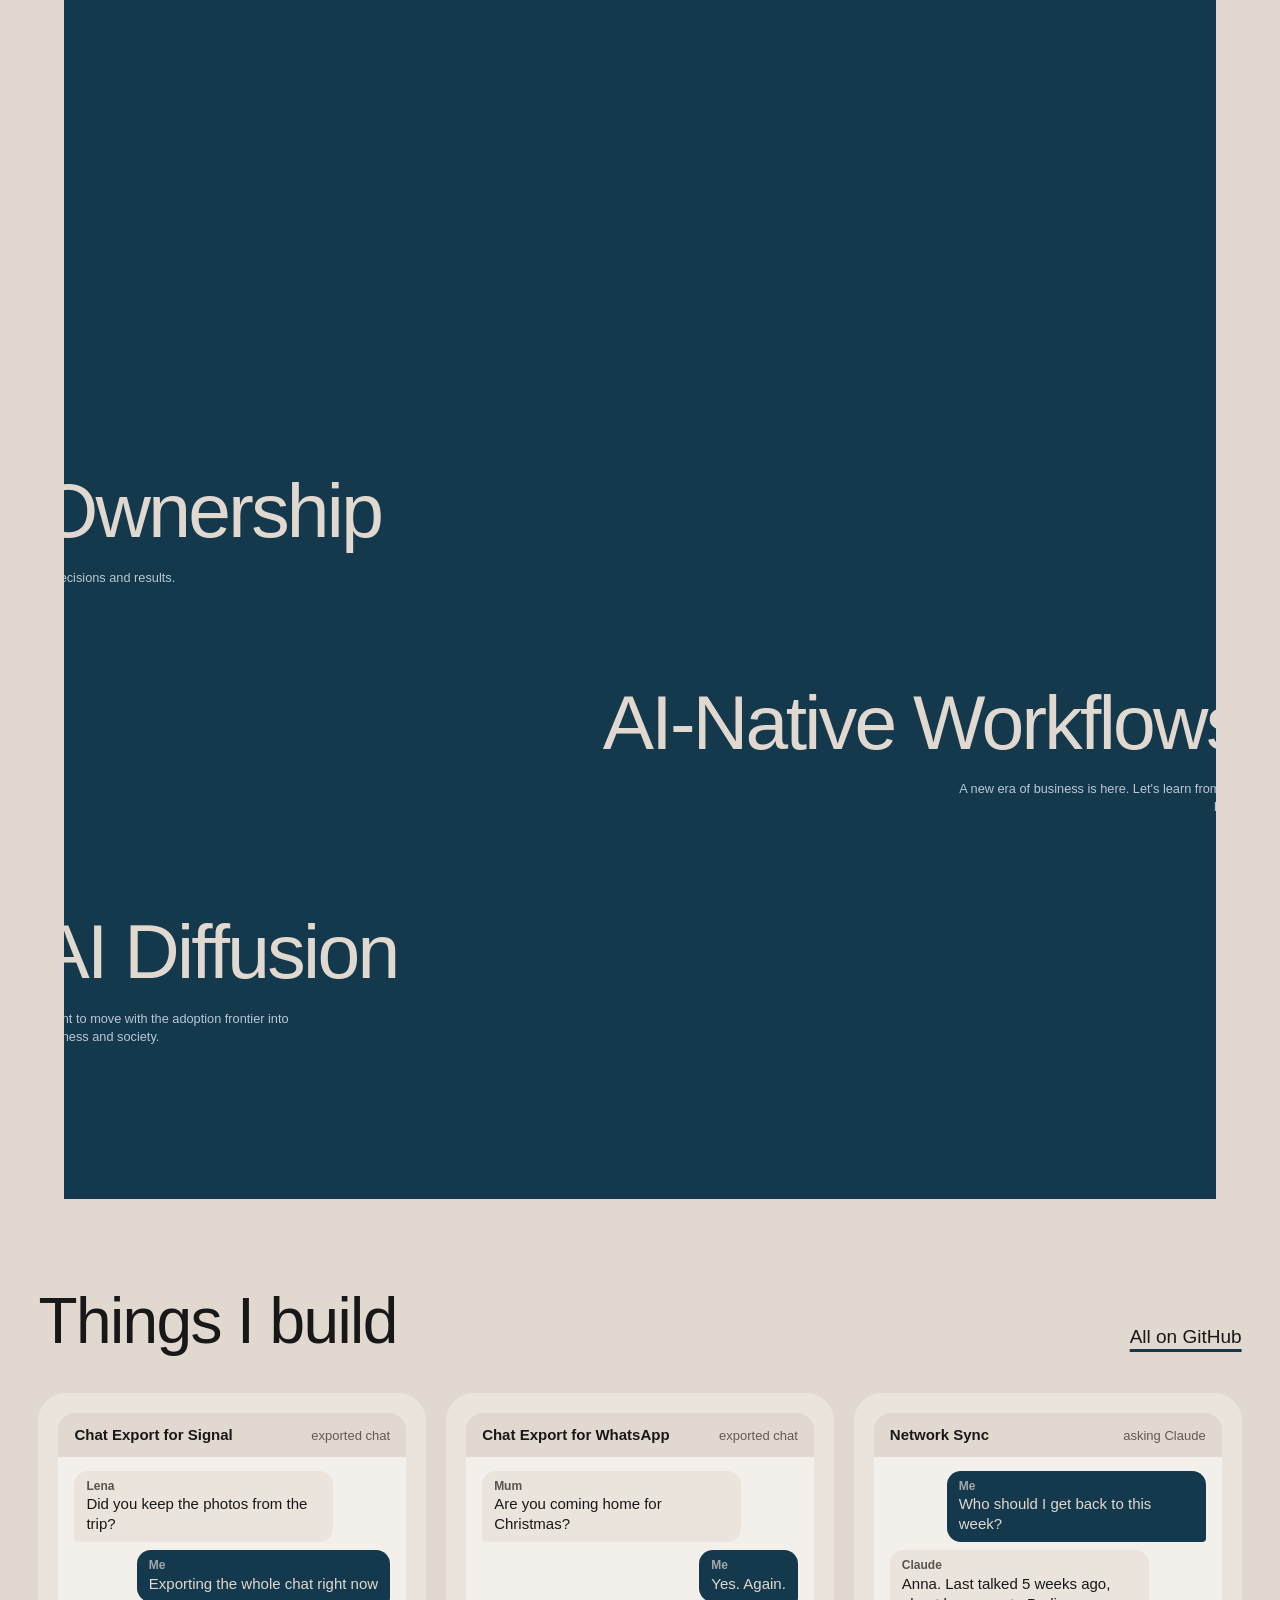
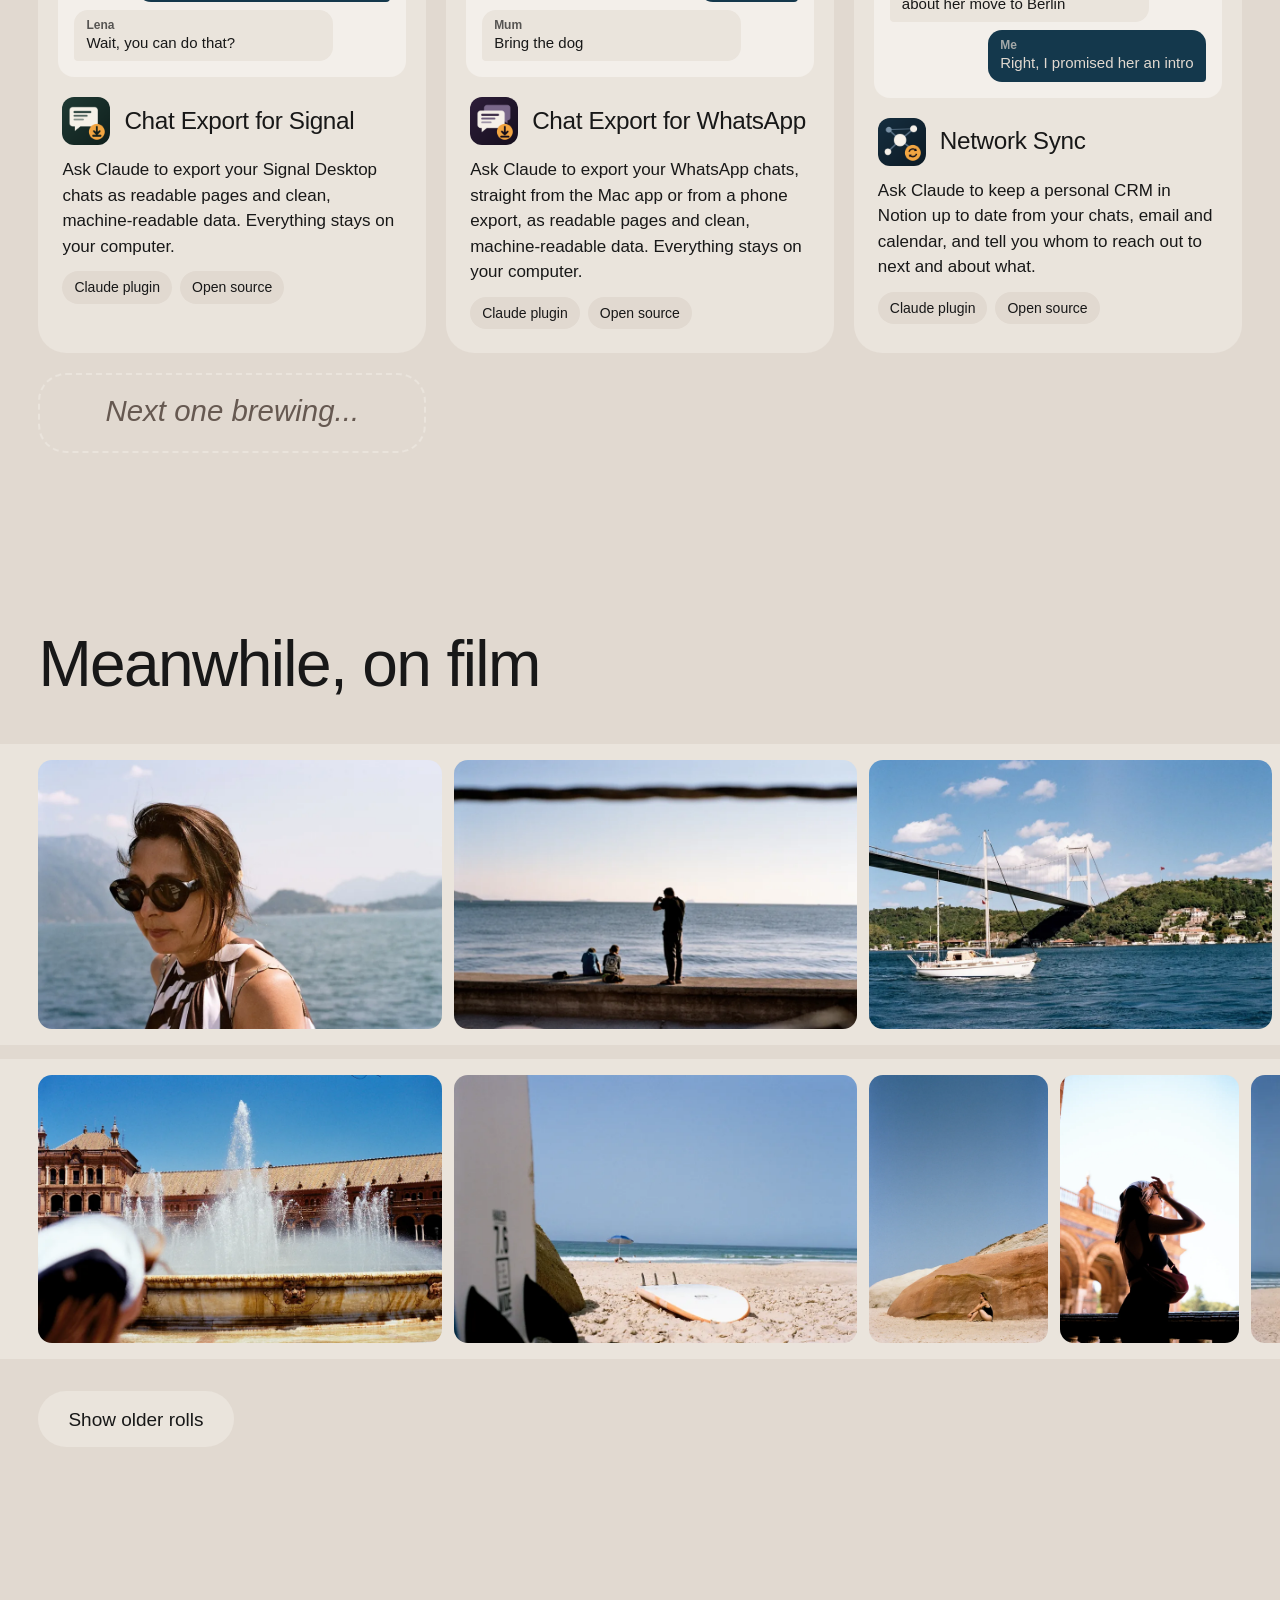
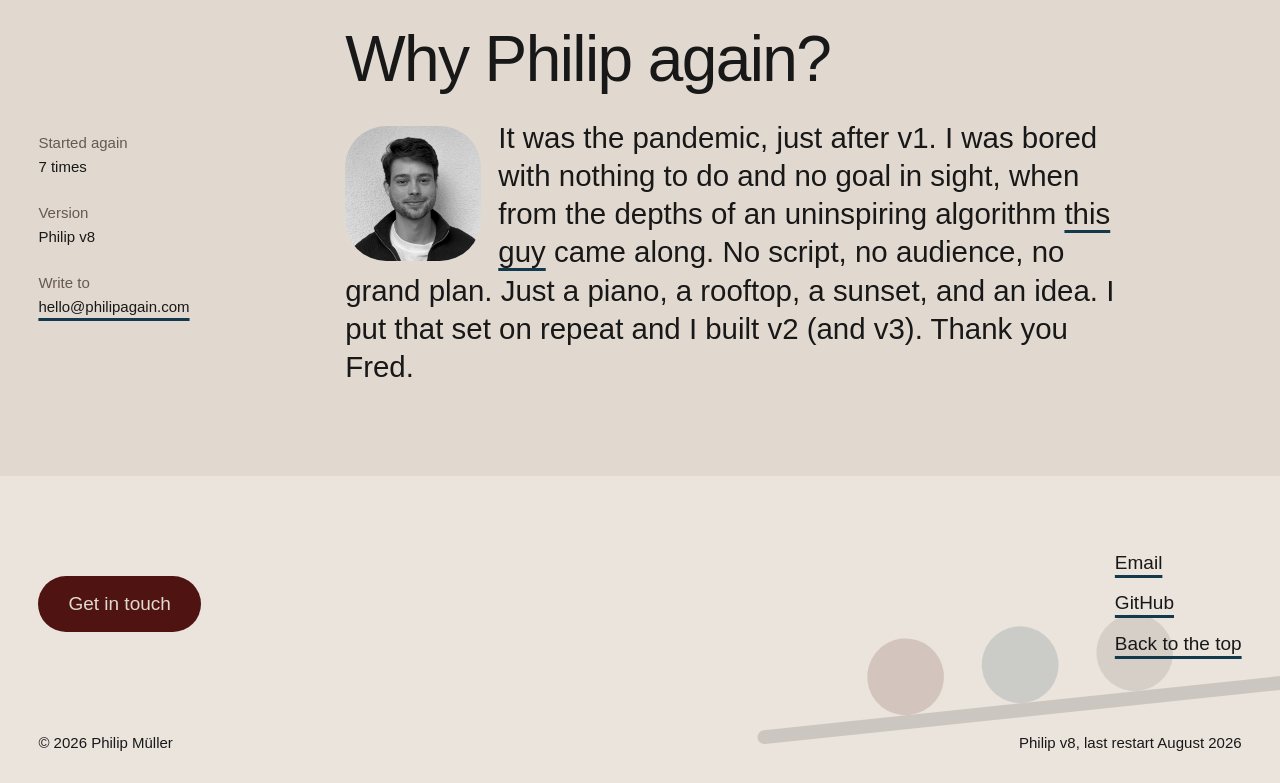
==== commit 535e0ee9: "Let the logo dots jump on their own; reorder the new roll The dots now jump every 10 to 25 seconds w" ====
--- a/index.html
+++ b/index.html
@@ -26,7 +26,7 @@
 <header class="bar" data-bar>
   <div class="frame bar-inner">
     <!-- The logo: the three dots of "Philip again..." balancing on a line. They roll to keep it level
-         (your cursor weighs on it), and on a click one of them jumps over the others and they rebalance. -->
+         (your cursor weighs on it), and on a click, or now and then on their own, one of them jumps over the others and they rebalance. -->
     <button type="button" class="logo-btn" aria-label="Philip again: three dots keeping their balance"><svg class="logo" viewBox="-4 -2.6 8 3.3" aria-hidden="true"><g class="beam"><rect x="-3.5" y="0" width="7" height=".32" rx=".16"/><circle class="dot d1" r=".5" transform="translate(-1.5,-.5)"/><circle class="dot d2" r=".5" transform="translate(0,-.5)"/><circle class="dot d3" r=".5" transform="translate(1.5,-.5)"/></g></svg></button>
     <nav class="bar-nav" aria-label="Sections">
       <a href="#so-far">So far</a>
@@ -246,7 +246,7 @@
     <div class="rolls">
       <div class="roll">
         <div class="roll-strip" role="region" aria-label="Roll of film: Zurich, Istanbul and Lake Como, 2026" tabindex="0">
-            <a class="photo" href="assets/img/photos/roll4-01-1800.webp"><img src="assets/img/photos/roll4-01-900.webp" alt="Photo 1 of 14, Zurich, Istanbul and Lake Como, 2026" width="900" height="600" loading="lazy"></a>
+            <a class="photo" href="assets/img/photos/roll4-14-1800.webp"><img src="assets/img/photos/roll4-14-900.webp" alt="Photo 1 of 14, Zurich, Istanbul and Lake Como, 2026" width="900" height="600" loading="lazy"></a>
             <a class="photo" href="assets/img/photos/roll4-08-1800.webp"><img src="assets/img/photos/roll4-08-900.webp" alt="Photo 2 of 14, Zurich, Istanbul and Lake Como, 2026" width="900" height="600" loading="lazy"></a>
             <a class="photo" href="assets/img/photos/roll4-02-1800.webp"><img src="assets/img/photos/roll4-02-900.webp" alt="Photo 3 of 14, Zurich, Istanbul and Lake Como, 2026" width="900" height="600" loading="lazy"></a>
             <a class="photo" href="assets/img/photos/roll4-10-1800.webp"><img src="assets/img/photos/roll4-10-900.webp" alt="Photo 4 of 14, Zurich, Istanbul and Lake Como, 2026" width="900" height="600" loading="lazy"></a>
@@ -256,10 +256,10 @@
             <a class="photo" href="assets/img/photos/roll4-04-1800.webp"><img src="assets/img/photos/roll4-04-900.webp" alt="Photo 8 of 14, Zurich, Istanbul and Lake Como, 2026" width="900" height="600" loading="lazy"></a>
             <a class="photo" href="assets/img/photos/roll4-13-1800.webp"><img src="assets/img/photos/roll4-13-900.webp" alt="Photo 9 of 14, Zurich, Istanbul and Lake Como, 2026" width="900" height="600" loading="lazy"></a>
             <a class="photo" href="assets/img/photos/roll4-05-1800.webp"><img src="assets/img/photos/roll4-05-900.webp" alt="Photo 10 of 14, Zurich, Istanbul and Lake Como, 2026" width="900" height="600" loading="lazy"></a>
-            <a class="photo" href="assets/img/photos/roll4-14-1800.webp"><img src="assets/img/photos/roll4-14-900.webp" alt="Photo 11 of 14, Zurich, Istanbul and Lake Como, 2026" width="900" height="600" loading="lazy"></a>
-            <a class="photo" href="assets/img/photos/roll4-07-1300.webp"><img src="assets/img/photos/roll4-07-900.webp" alt="Photo 12 of 14, Zurich, Istanbul and Lake Como, 2026" width="900" height="1350" loading="lazy"></a>
-            <a class="photo" href="assets/img/photos/roll4-09-1800.webp"><img src="assets/img/photos/roll4-09-900.webp" alt="Photo 13 of 14, Zurich, Istanbul and Lake Como, 2026" width="900" height="600" loading="lazy"></a>
-            <a class="photo" href="assets/img/photos/roll4-03-1800.webp"><img src="assets/img/photos/roll4-03-900.webp" alt="Photo 14 of 14, Zurich, Istanbul and Lake Como, 2026" width="900" height="600" loading="lazy"></a>
+            <a class="photo" href="assets/img/photos/roll4-07-1300.webp"><img src="assets/img/photos/roll4-07-900.webp" alt="Photo 11 of 14, Zurich, Istanbul and Lake Como, 2026" width="900" height="1350" loading="lazy"></a>
+            <a class="photo" href="assets/img/photos/roll4-09-1800.webp"><img src="assets/img/photos/roll4-09-900.webp" alt="Photo 12 of 14, Zurich, Istanbul and Lake Como, 2026" width="900" height="600" loading="lazy"></a>
+            <a class="photo" href="assets/img/photos/roll4-03-1800.webp"><img src="assets/img/photos/roll4-03-900.webp" alt="Photo 13 of 14, Zurich, Istanbul and Lake Como, 2026" width="900" height="600" loading="lazy"></a>
+            <a class="photo" href="assets/img/photos/roll4-01-1800.webp"><img src="assets/img/photos/roll4-01-900.webp" alt="Photo 14 of 14, Zurich, Istanbul and Lake Como, 2026" width="900" height="600" loading="lazy"></a>
         </div>
         <button type="button" class="roll-arrow roll-back" aria-label="Earlier photos" hidden><svg viewBox="0 0 24 24" aria-hidden="true"><path d="M15 6l-6 6 6 6"/></svg></button>
         <button type="button" class="roll-arrow roll-on" aria-label="More photos" hidden><svg viewBox="0 0 24 24" aria-hidden="true"><path d="M9 6l6 6-6 6"/></svg></button>
@@ -357,6 +357,6 @@
     </div>
 </footer>
 
-<script src="assets/js/site.js?v=202611151700" defer></script>
+<script src="assets/js/site.js?v=202611172300" defer></script>
 </body>
 </html>
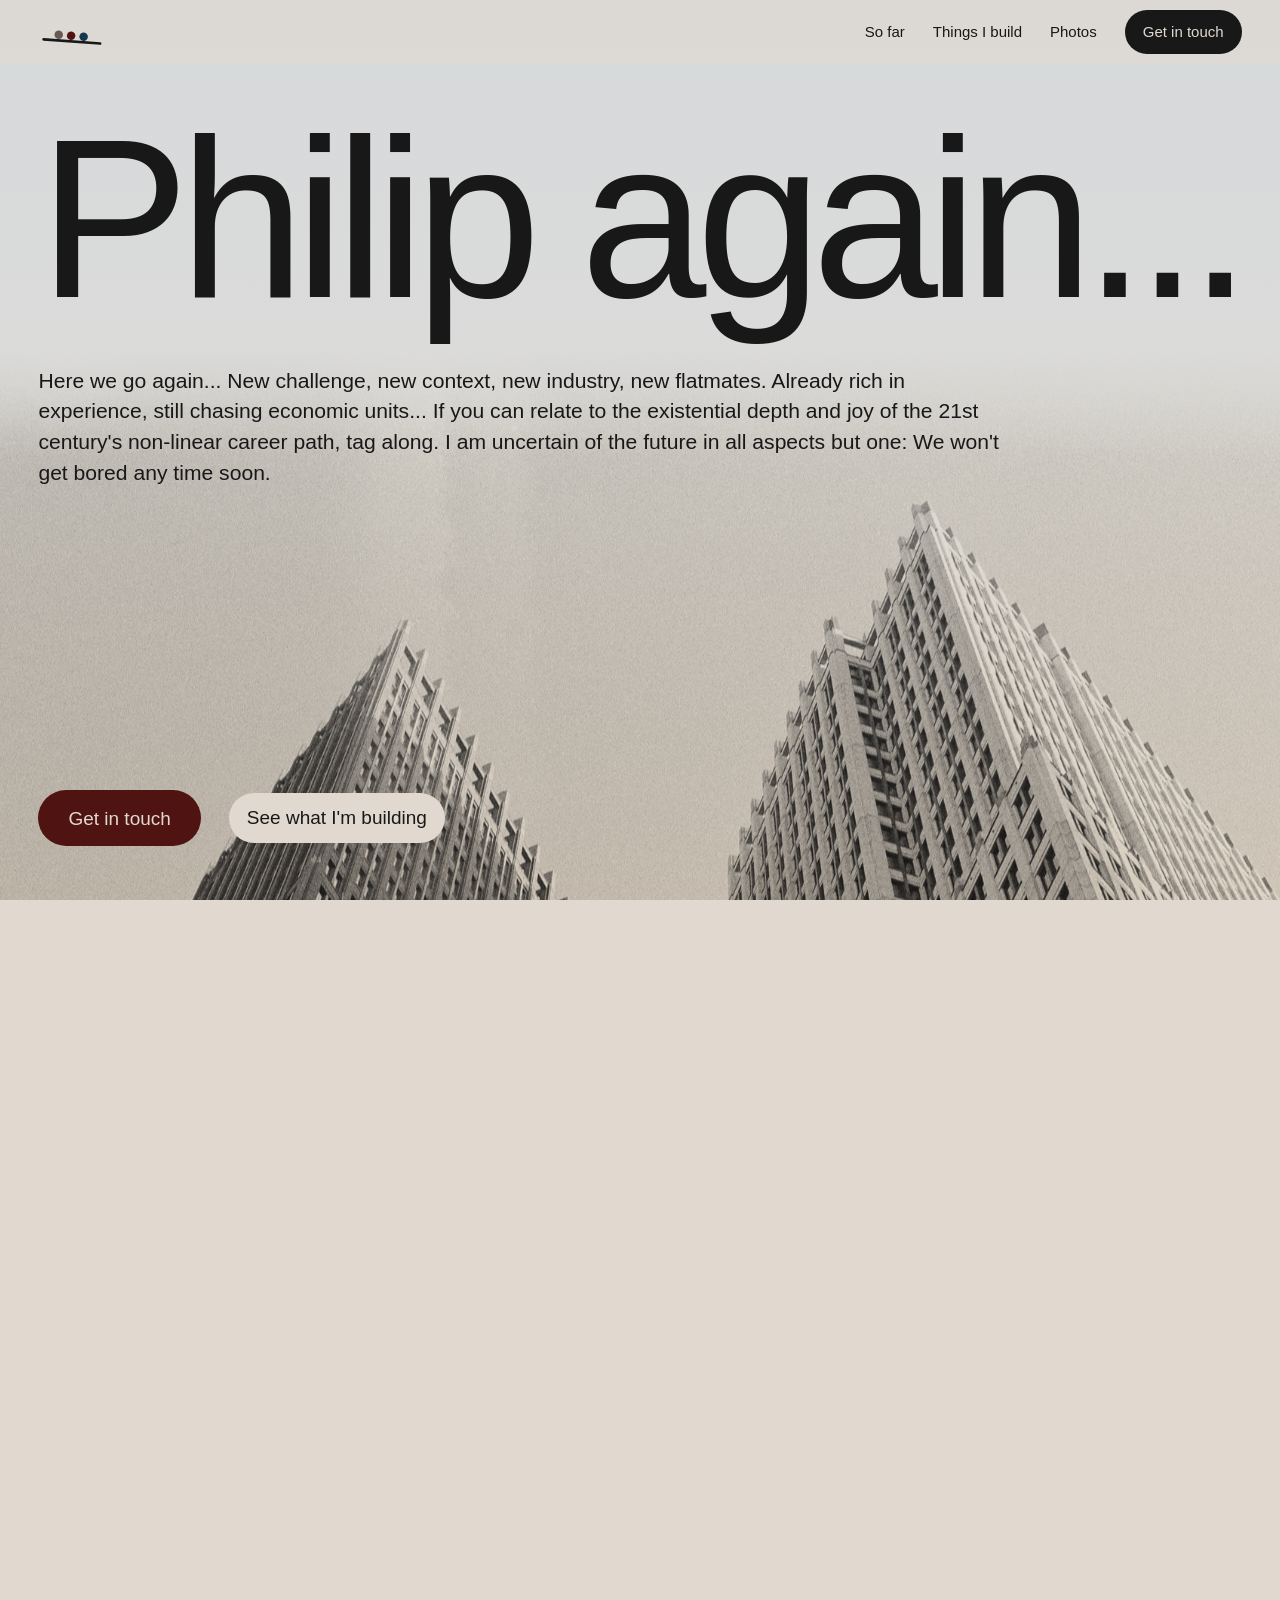
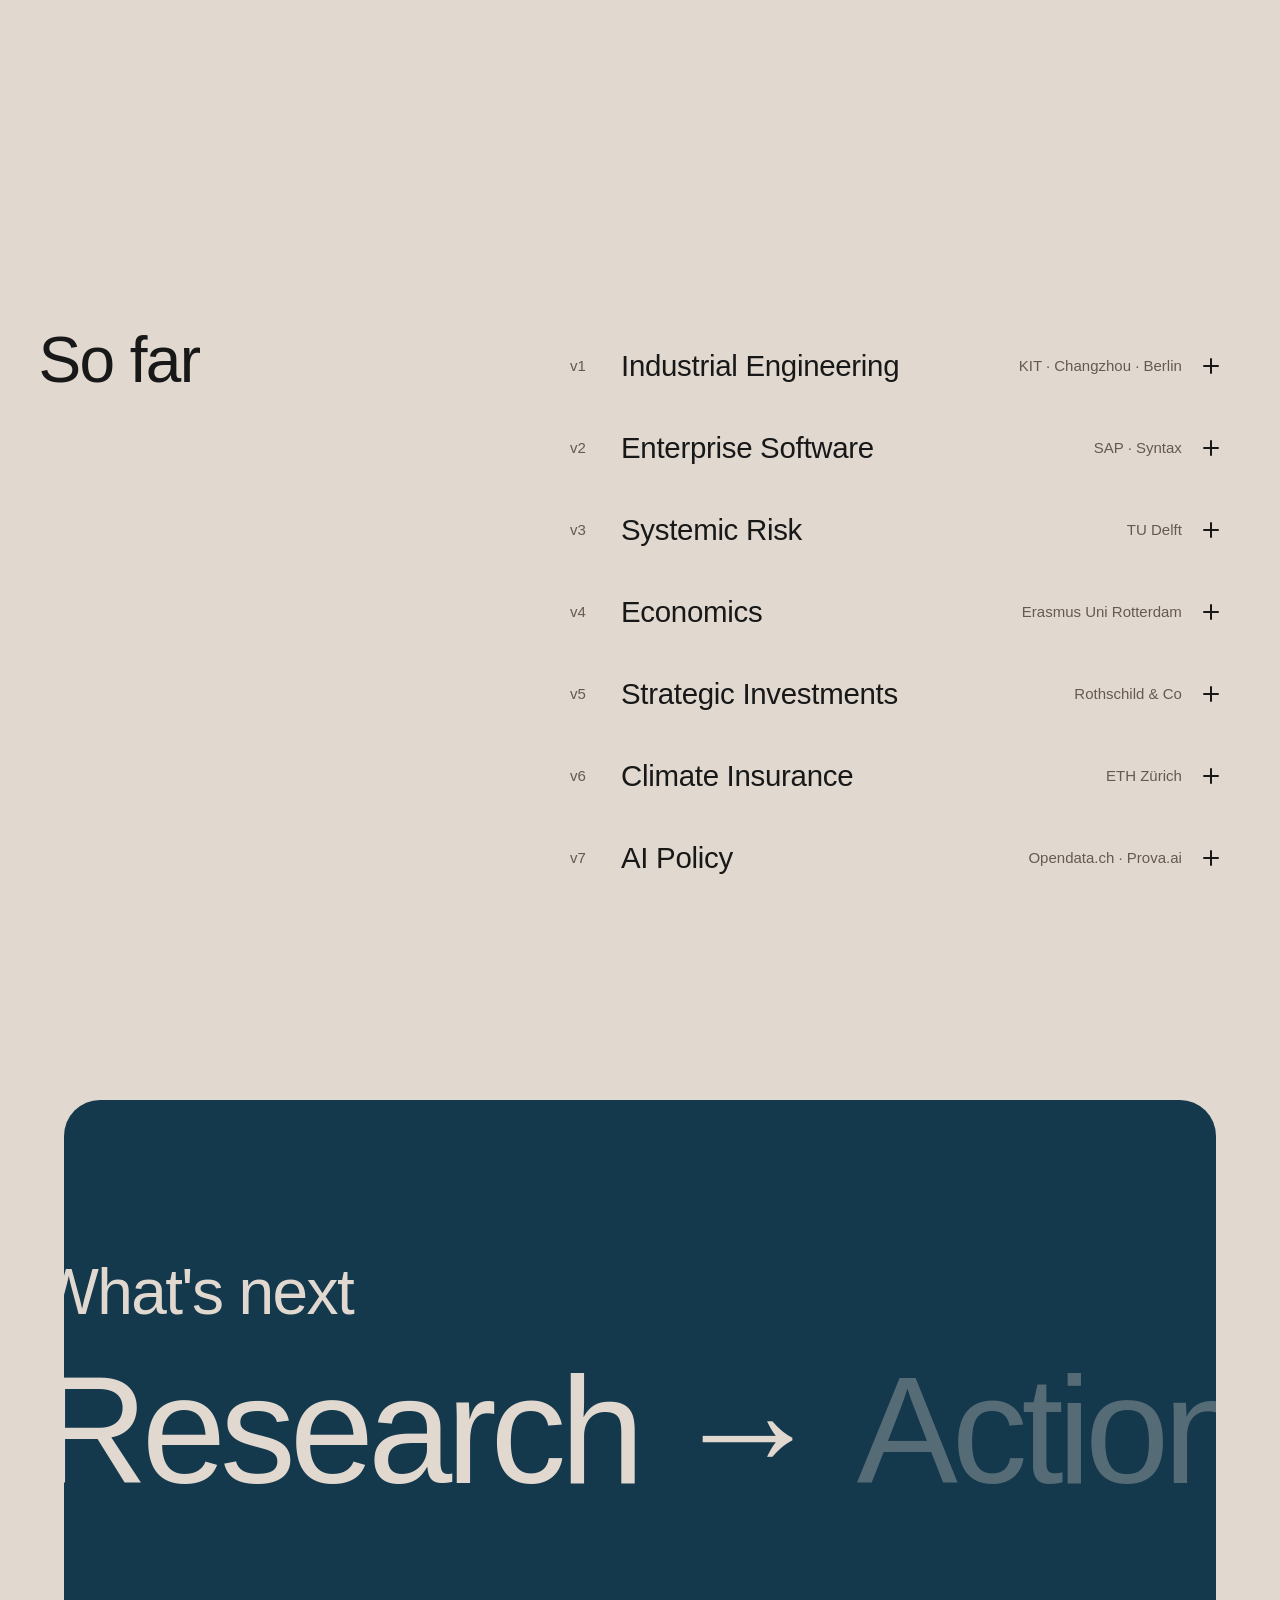
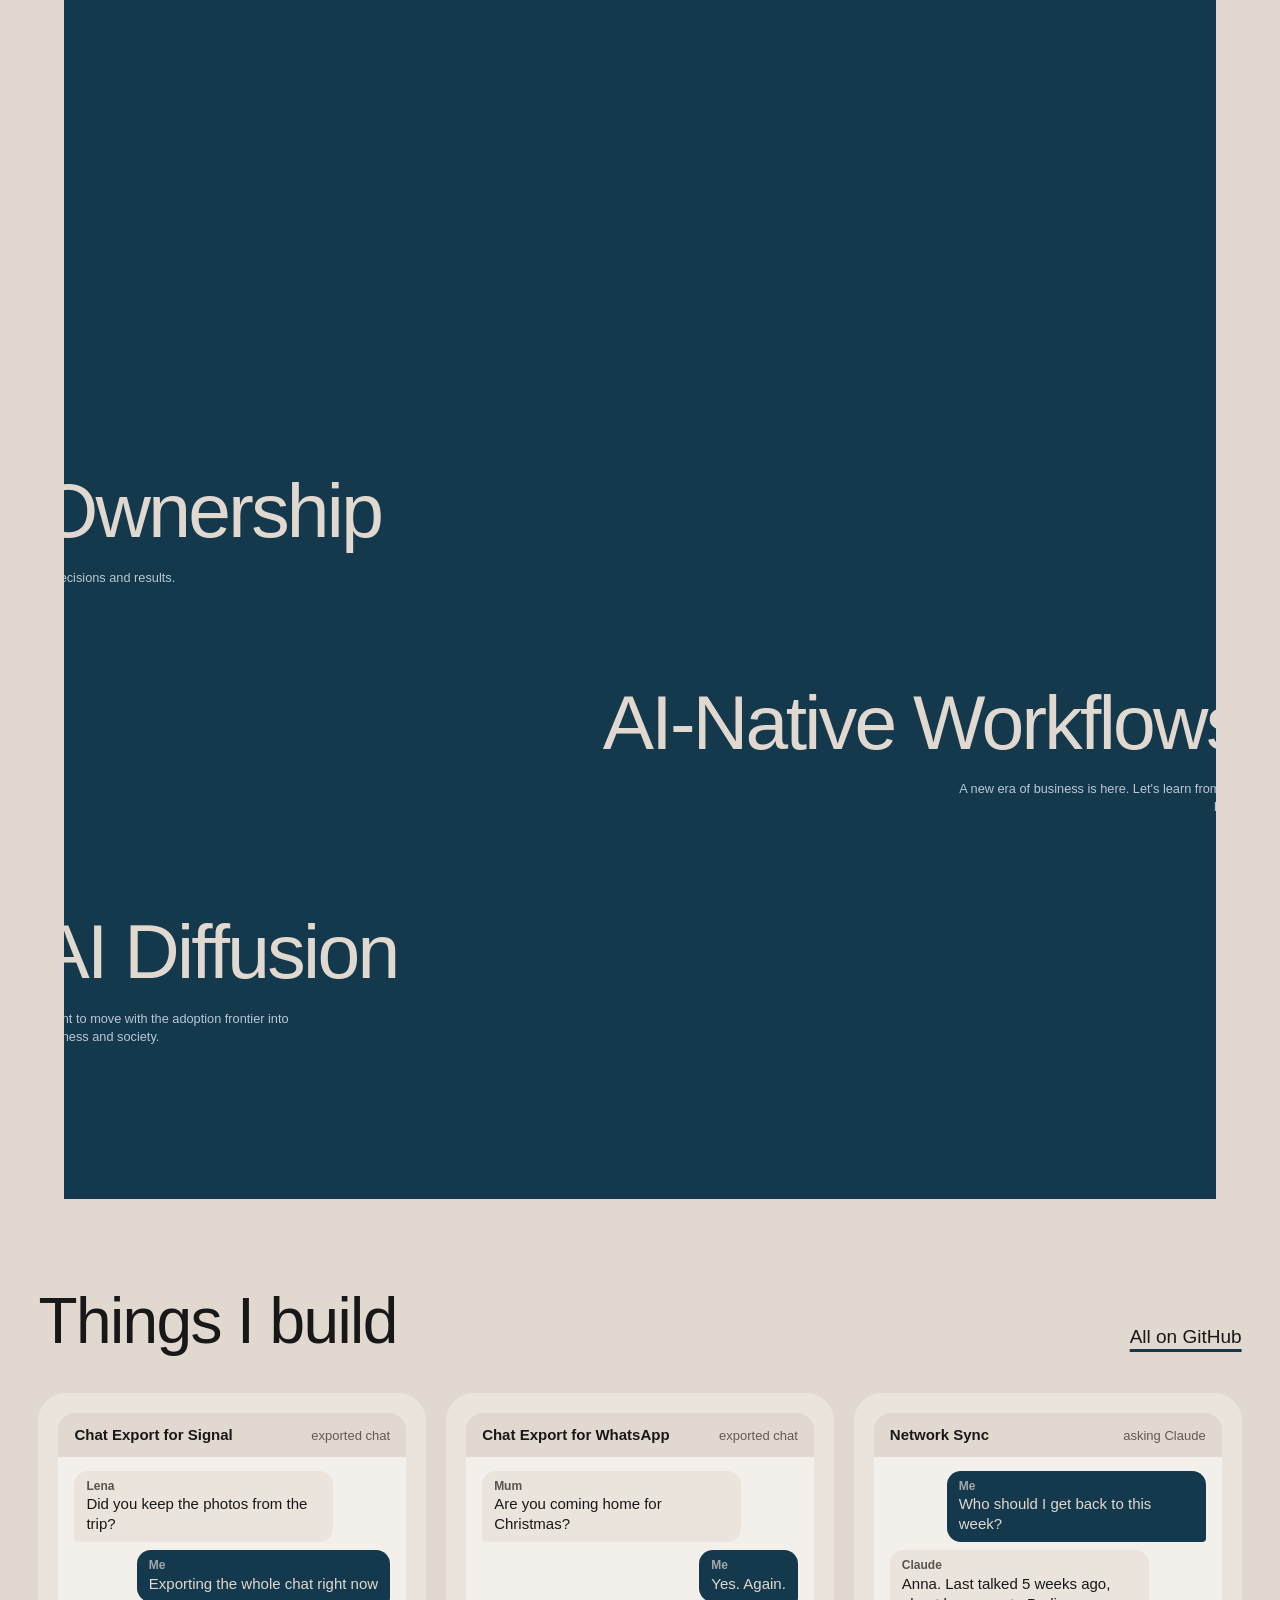
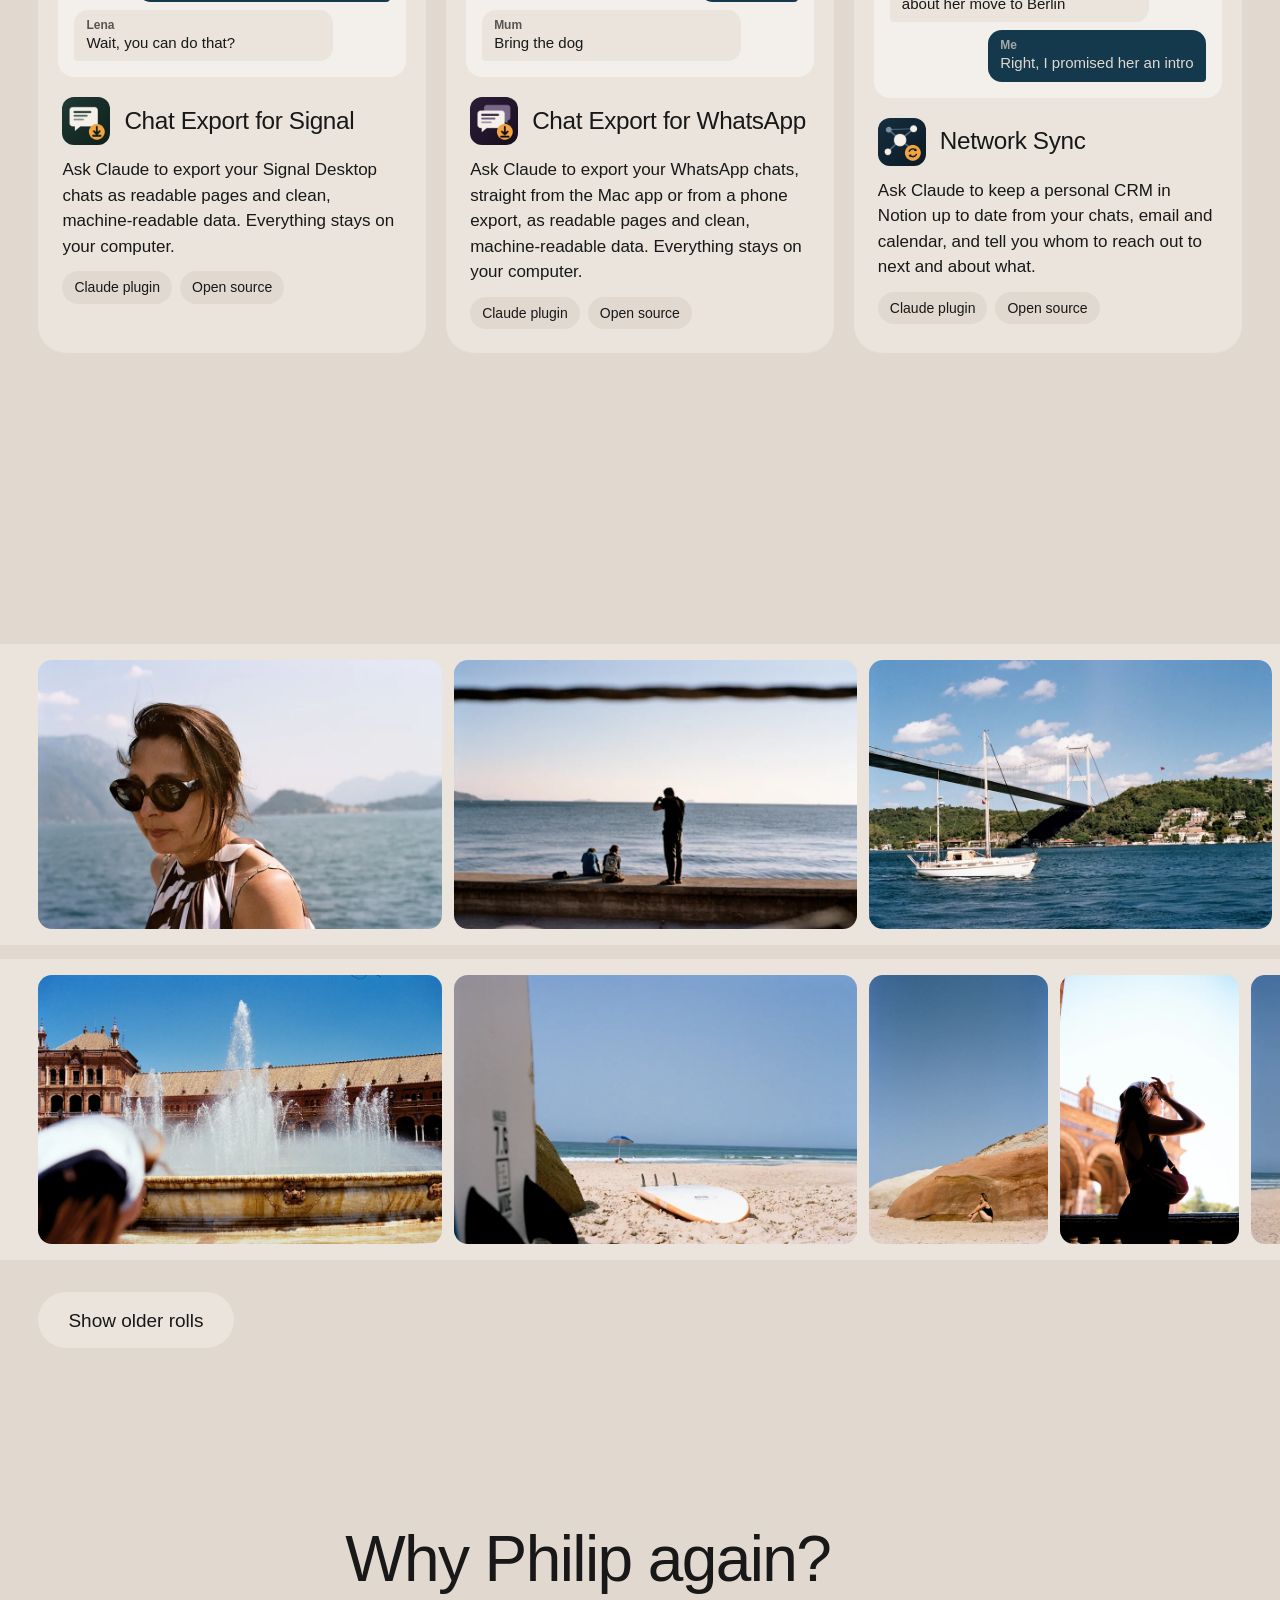
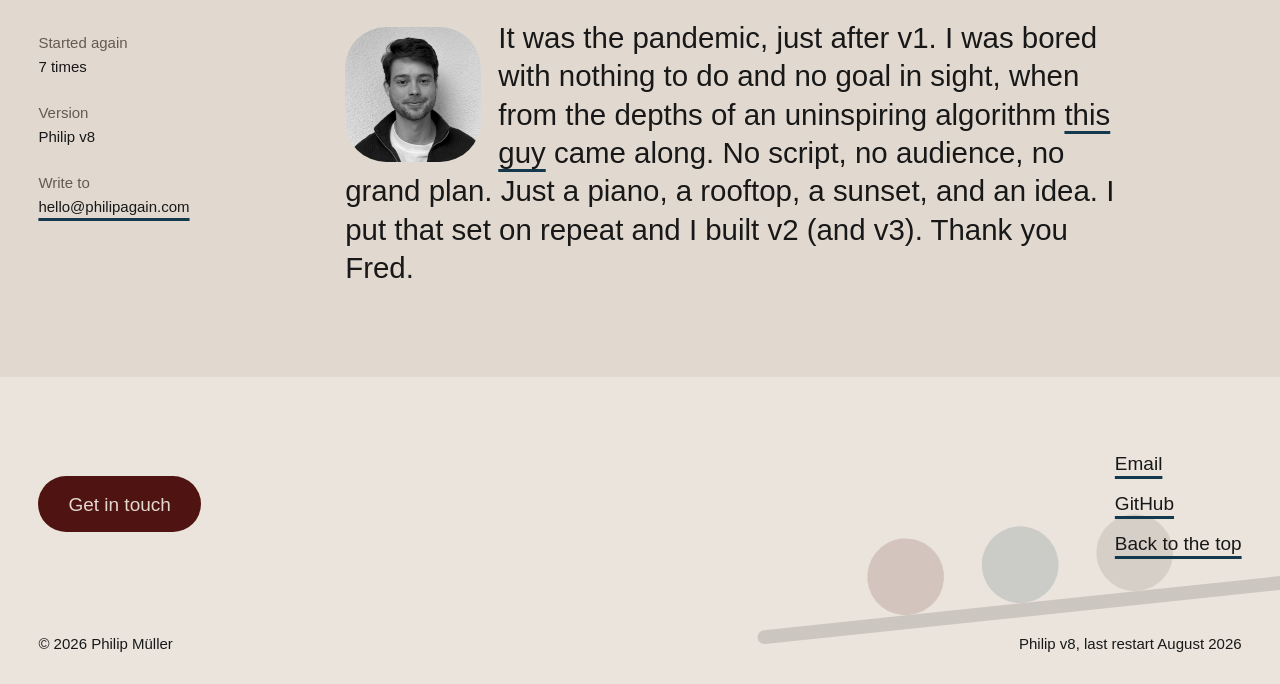
==== commit 45662420: "Remove 'Next one brewing' card from Things I build Co-Authored-By: Claude Opus 5.5 <noreply@anthropi" ====
--- a/index.html
+++ b/index.html
@@ -233,7 +233,6 @@
             <div class="tags"><span class="tag">Claude plugin</span><span class="tag">Open source</span></div>
           </div>
         </article>
-        <div class="tool brewing"><p>Next one brewing...</p></div>
       </div>
     </div>
   </section>
--- a/assets/css/site.css
+++ b/assets/css/site.css
@@ -92,7 +92,7 @@
 ::selection { background: var(--sky); color: var(--on-sky); }
 :focus-visible { outline: 3px solid var(--focus); outline-offset: 4px; border-radius: 6px; }
 
-h1, h2, h3, .pull, .about-lead, .brewing {
+h1, h2, h3, .pull, .about-lead {
   font-family: var(--display);
   font-optical-sizing: auto;
 }
@@ -235,7 +235,7 @@
 
 /* ---------- Things I build ---------- */
 .build-head { display: flex; flex-wrap: wrap; align-items: baseline; justify-content: space-between; gap: 16px; margin-bottom: 40px; }
-/* One row: the tools side by side, a quiet slot for the next one at the end. */
+/* One row: the tools side by side. */
 .tools { display: grid; grid-template-columns: repeat(3, minmax(0, 1fr)); gap: 20px; }
 .tool { display: flex; flex-direction: column; gap: 20px; padding: 20px 20px 24px; border-radius: var(--radius); background: var(--sky-pale); }
 .tool:nth-child(2) { background: var(--stone); }
@@ -248,8 +248,6 @@
 .tool-text p { font-size: 17px; line-height: 1.5; }
 .tags { display: flex; flex-wrap: wrap; gap: 8px; }
 .tag { padding: 5px 12px; font-size: 14px; font-weight: 500; border-radius: 999px; background: var(--bg); }
-.brewing { align-items: center; justify-content: center; background: transparent; outline: 2px dashed var(--stone); outline-offset: -2px; } /* taste-skill-ignore */
-.brewing p { font: italic 400 var(--t-statement)/1.2 var(--display); color: var(--muted); text-align: center; }
 /* The exported chat page, drawn small: the tool's real output. */
 .chat { background: var(--surface); border-radius: 16px; overflow: hidden; transition: transform 500ms var(--spring); }
 .tool:hover .chat { transform: translateY(-4px) rotate(-.6deg); }
@@ -328,7 +326,6 @@
 /* ---------- Phone ---------- */
 @media (min-width: 861px) and (max-width: 1100px) {
   .tools { grid-template-columns: repeat(2, minmax(0, 1fr)); }
-  .brewing { grid-column: 1 / -1; min-height: 120px; }
 }
 @media (max-width: 860px) {
   .bar-nav a:not(.bar-action) { display: none; }
@@ -340,7 +337,6 @@
   .row-place { display: none; order: 3; flex-basis: 100%; max-width: none; margin-left: 30px; text-align: left; }
   .row details[open] .row-place { display: block; }
   .tools { grid-template-columns: 1fr; }
-  .brewing { min-height: 120px; }
   .facts { order: 2; padding-top: 40px; flex-direction: row; flex-wrap: wrap; gap: 20px 32px; }
   .portrait { width: 4em; height: 4em; }
 }
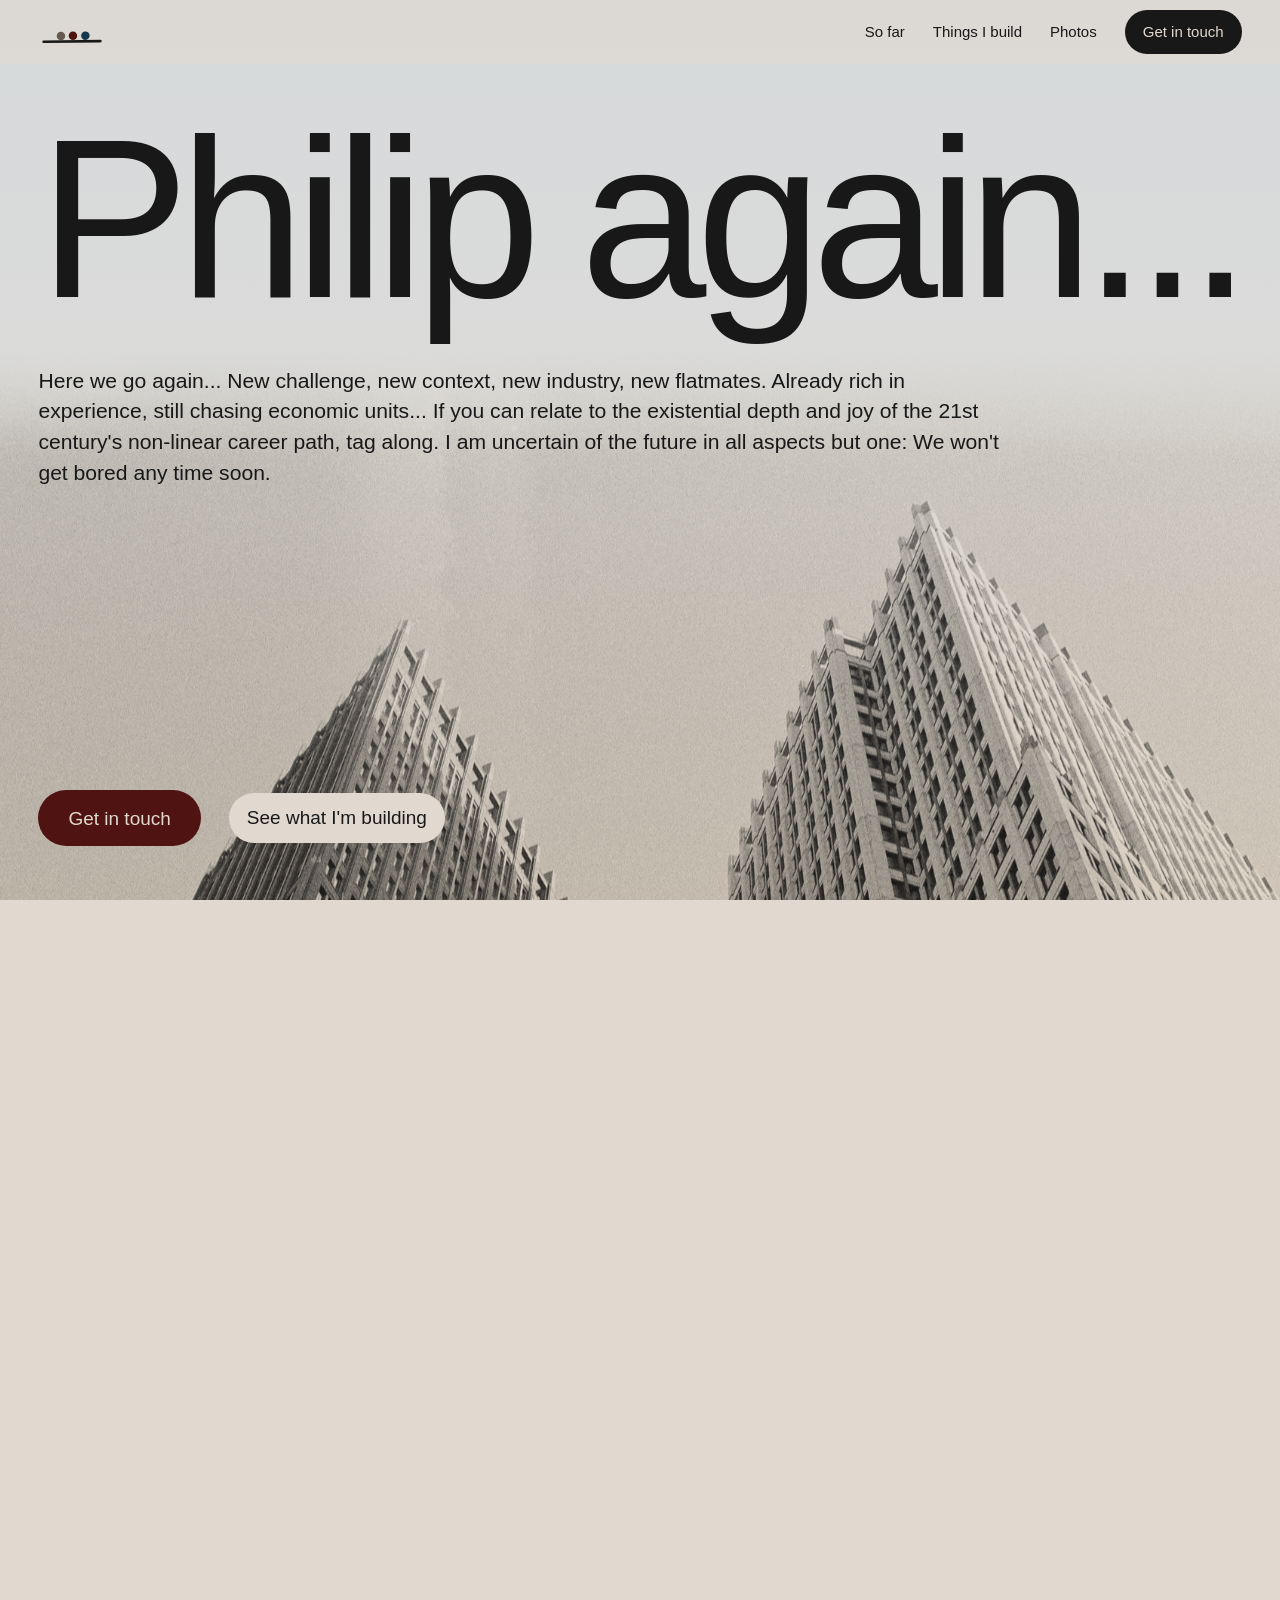
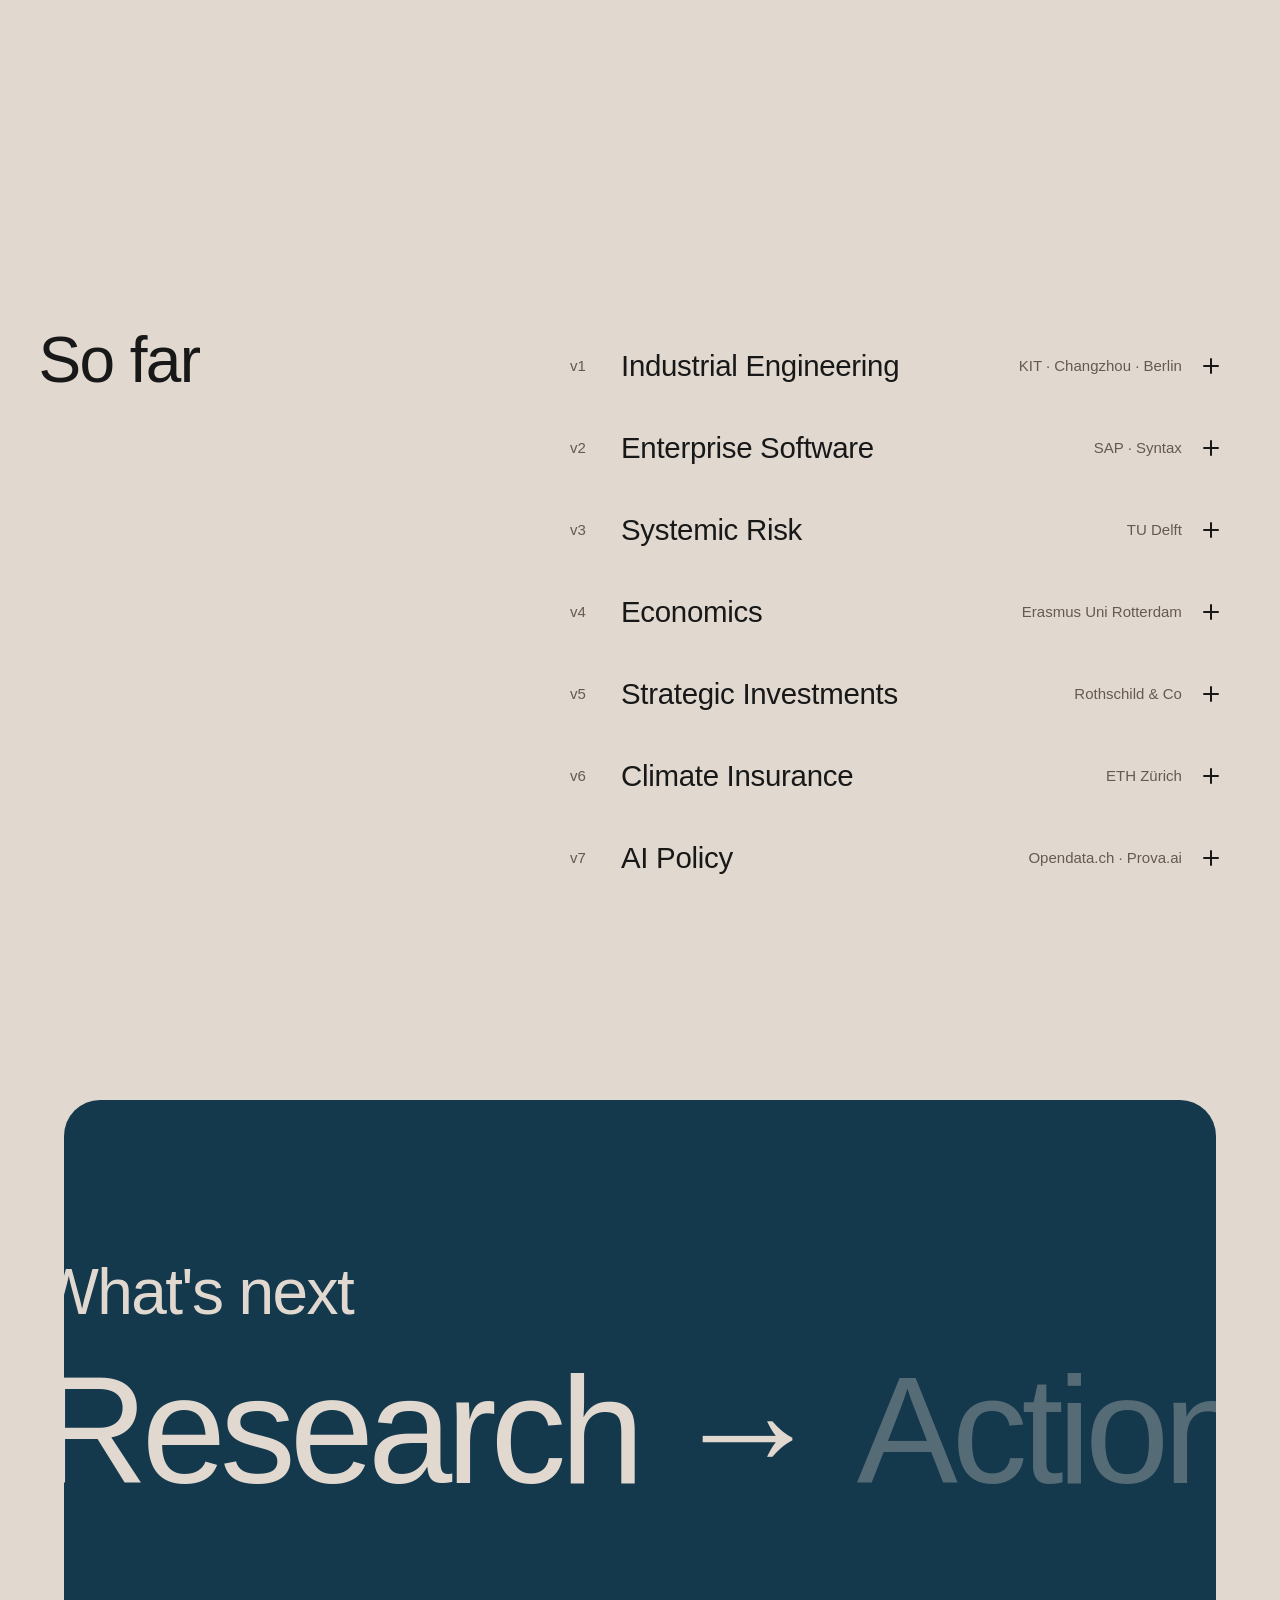
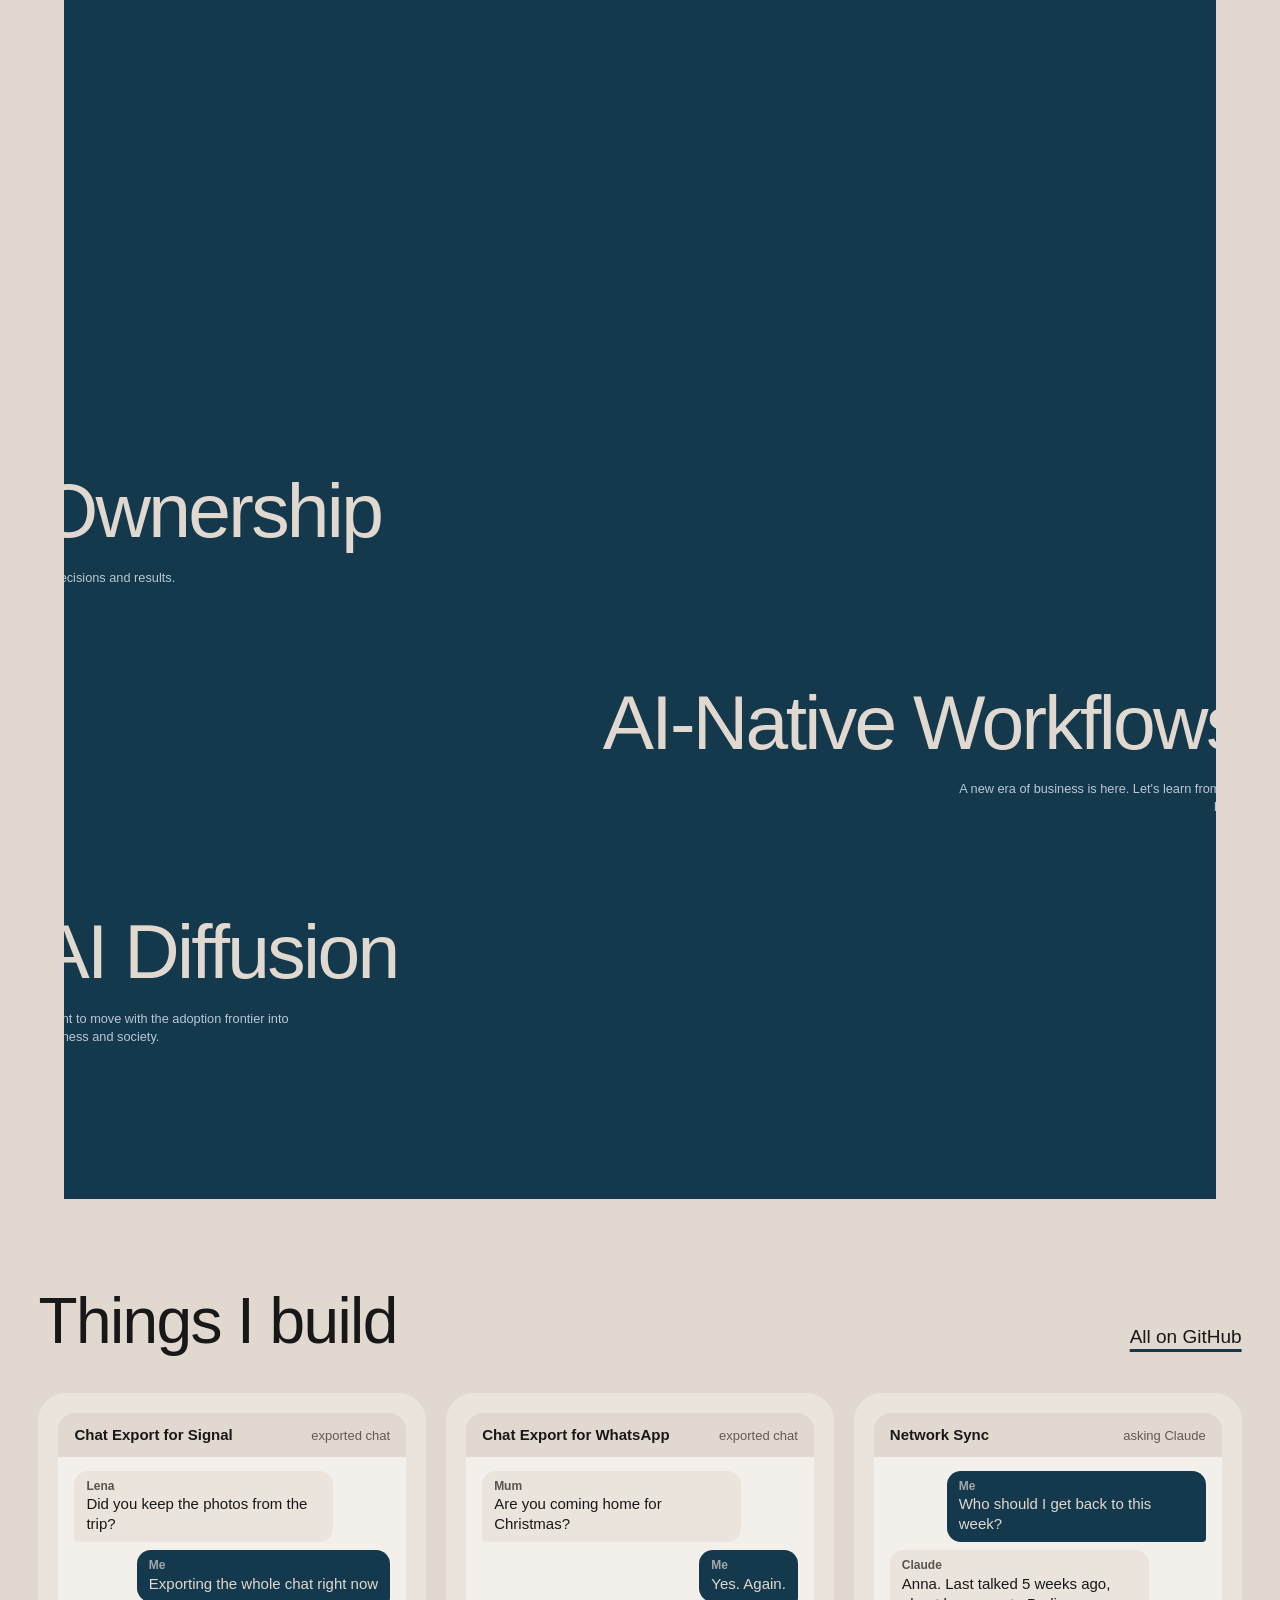
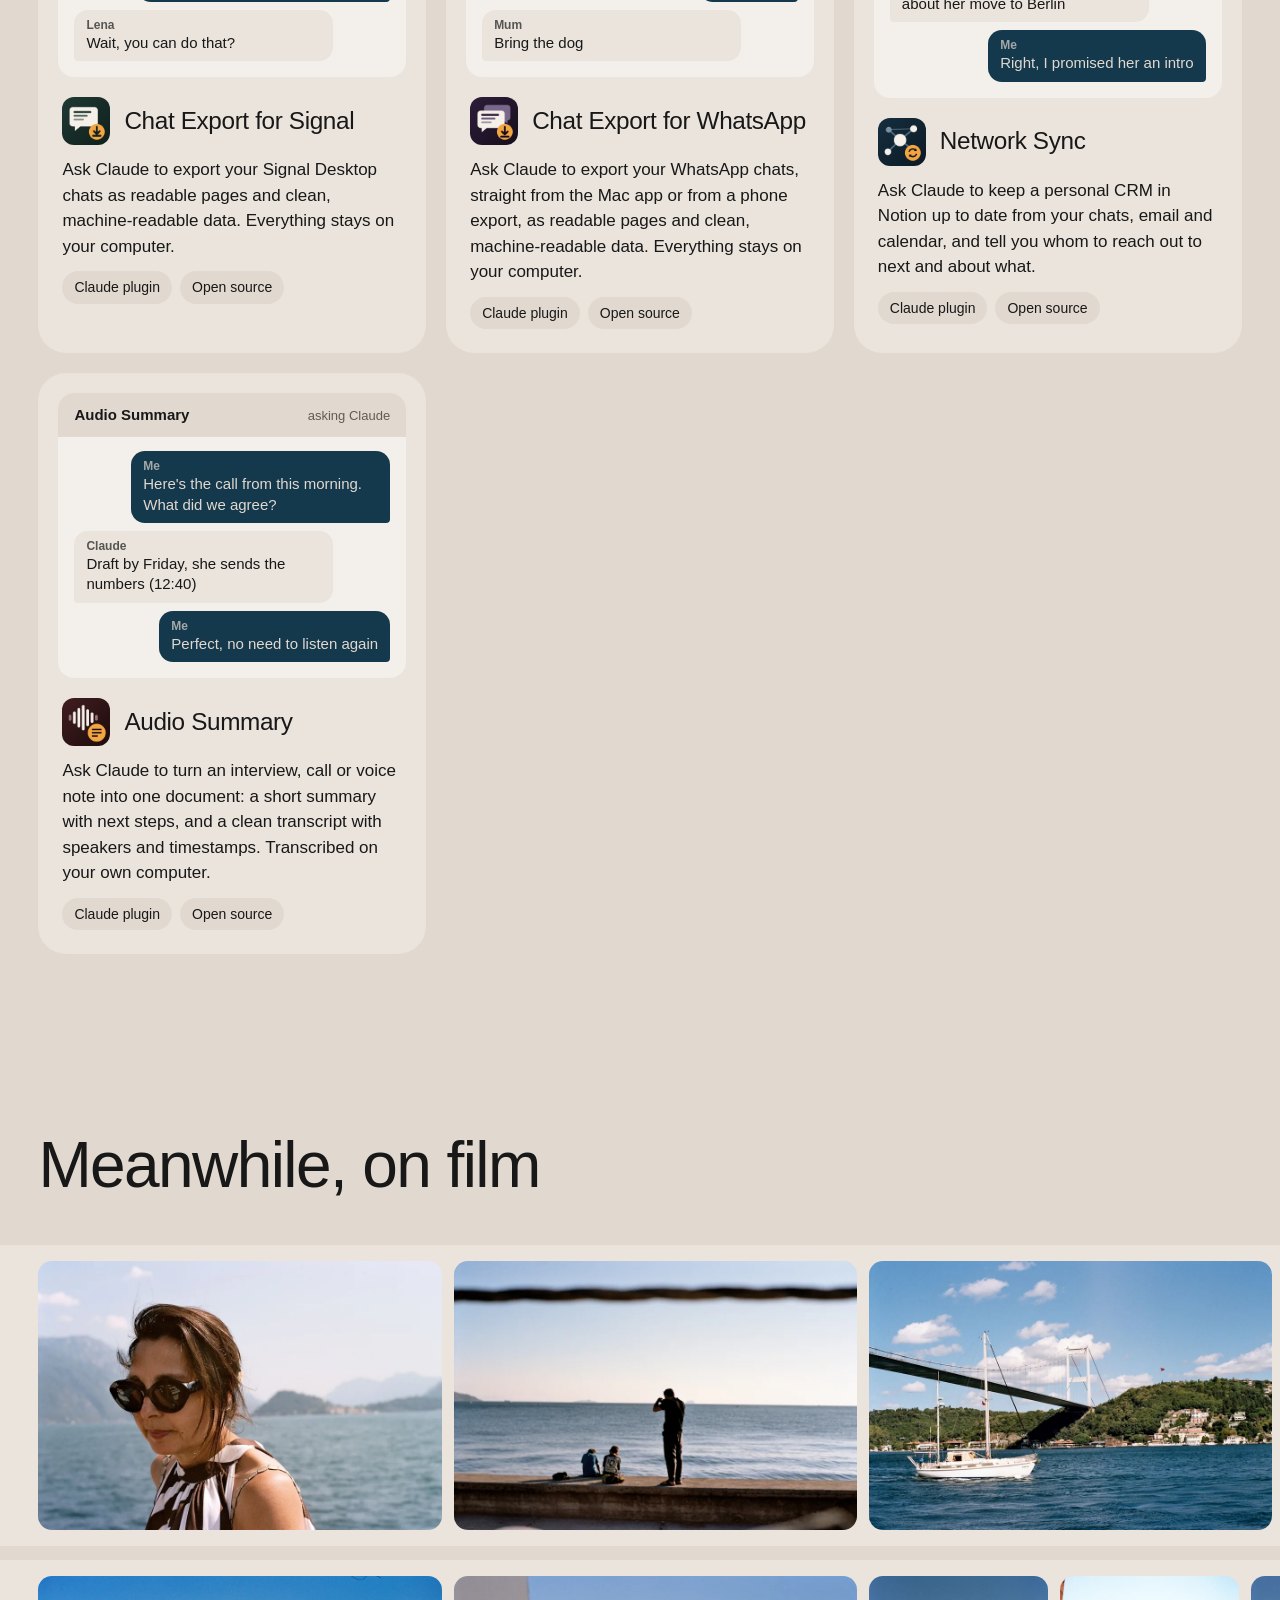
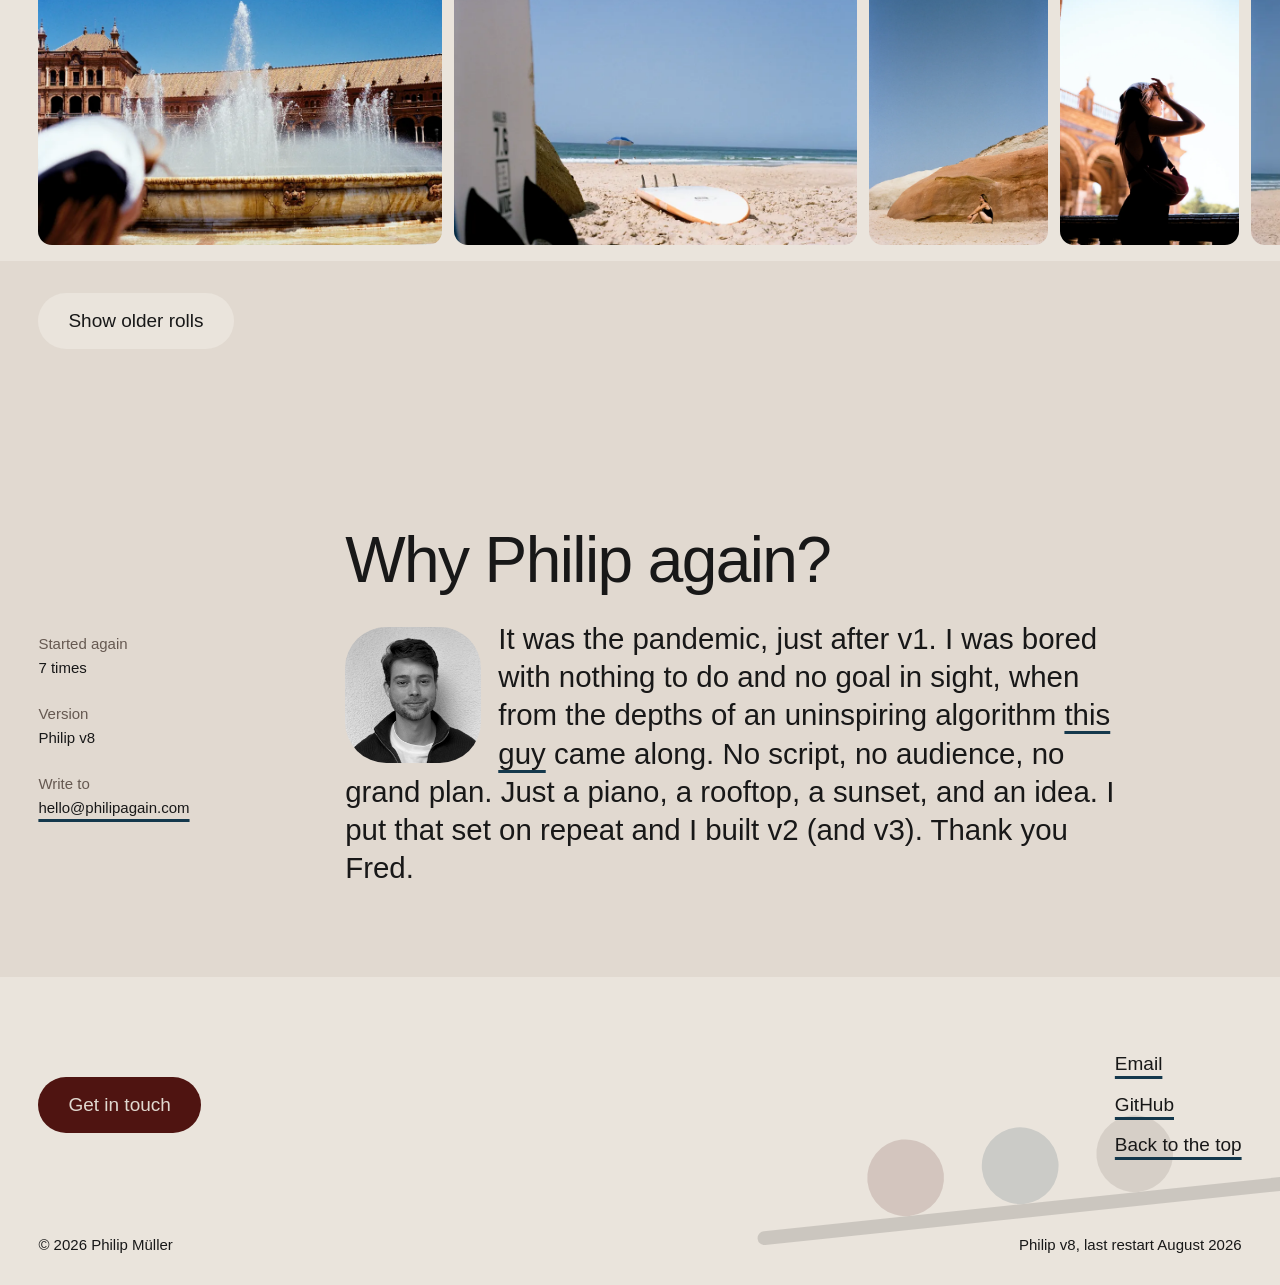
==== commit c94cbd83: "Add Audio Summary to the tools Co-Authored-By: Claude Opus 5.5 <noreply@anthropic.com>" ====
--- a/index.html
+++ b/index.html
@@ -233,6 +233,21 @@
             <div class="tags"><span class="tag">Claude plugin</span><span class="tag">Open source</span></div>
           </div>
         </article>
+        <article class="tool">
+          <div class="chat" data-ui aria-hidden="true">
+            <div class="chat-head"><span class="chat-title">Audio Summary</span><span class="chat-meta">asking Claude</span></div>
+            <div class="chat-body">
+              <div class="bubble me"><span class="who">Me</span>Here's the call from this morning. What did we agree?</div>
+              <div class="bubble them"><span class="who">Claude</span>Draft by Friday, she sends the numbers (12:40)</div>
+              <div class="bubble me"><span class="who">Me</span>Perfect, no need to listen again</div>
+            </div>
+          </div>
+          <div class="tool-text">
+            <div class="tool-name"><img src="assets/img/audio-summary.png" alt="" width="48" height="48" loading="lazy"><h3><a href="https://github.com/phillippmueller/audio-summary">Audio Summary</a></h3></div>
+            <p>Ask Claude to turn an interview, call or voice note into one document: a short summary with next steps, and a clean transcript with speakers and timestamps. Transcribed on your own computer.</p>
+            <div class="tags"><span class="tag">Claude plugin</span><span class="tag">Open source</span></div>
+          </div>
+        </article>
       </div>
     </div>
   </section>
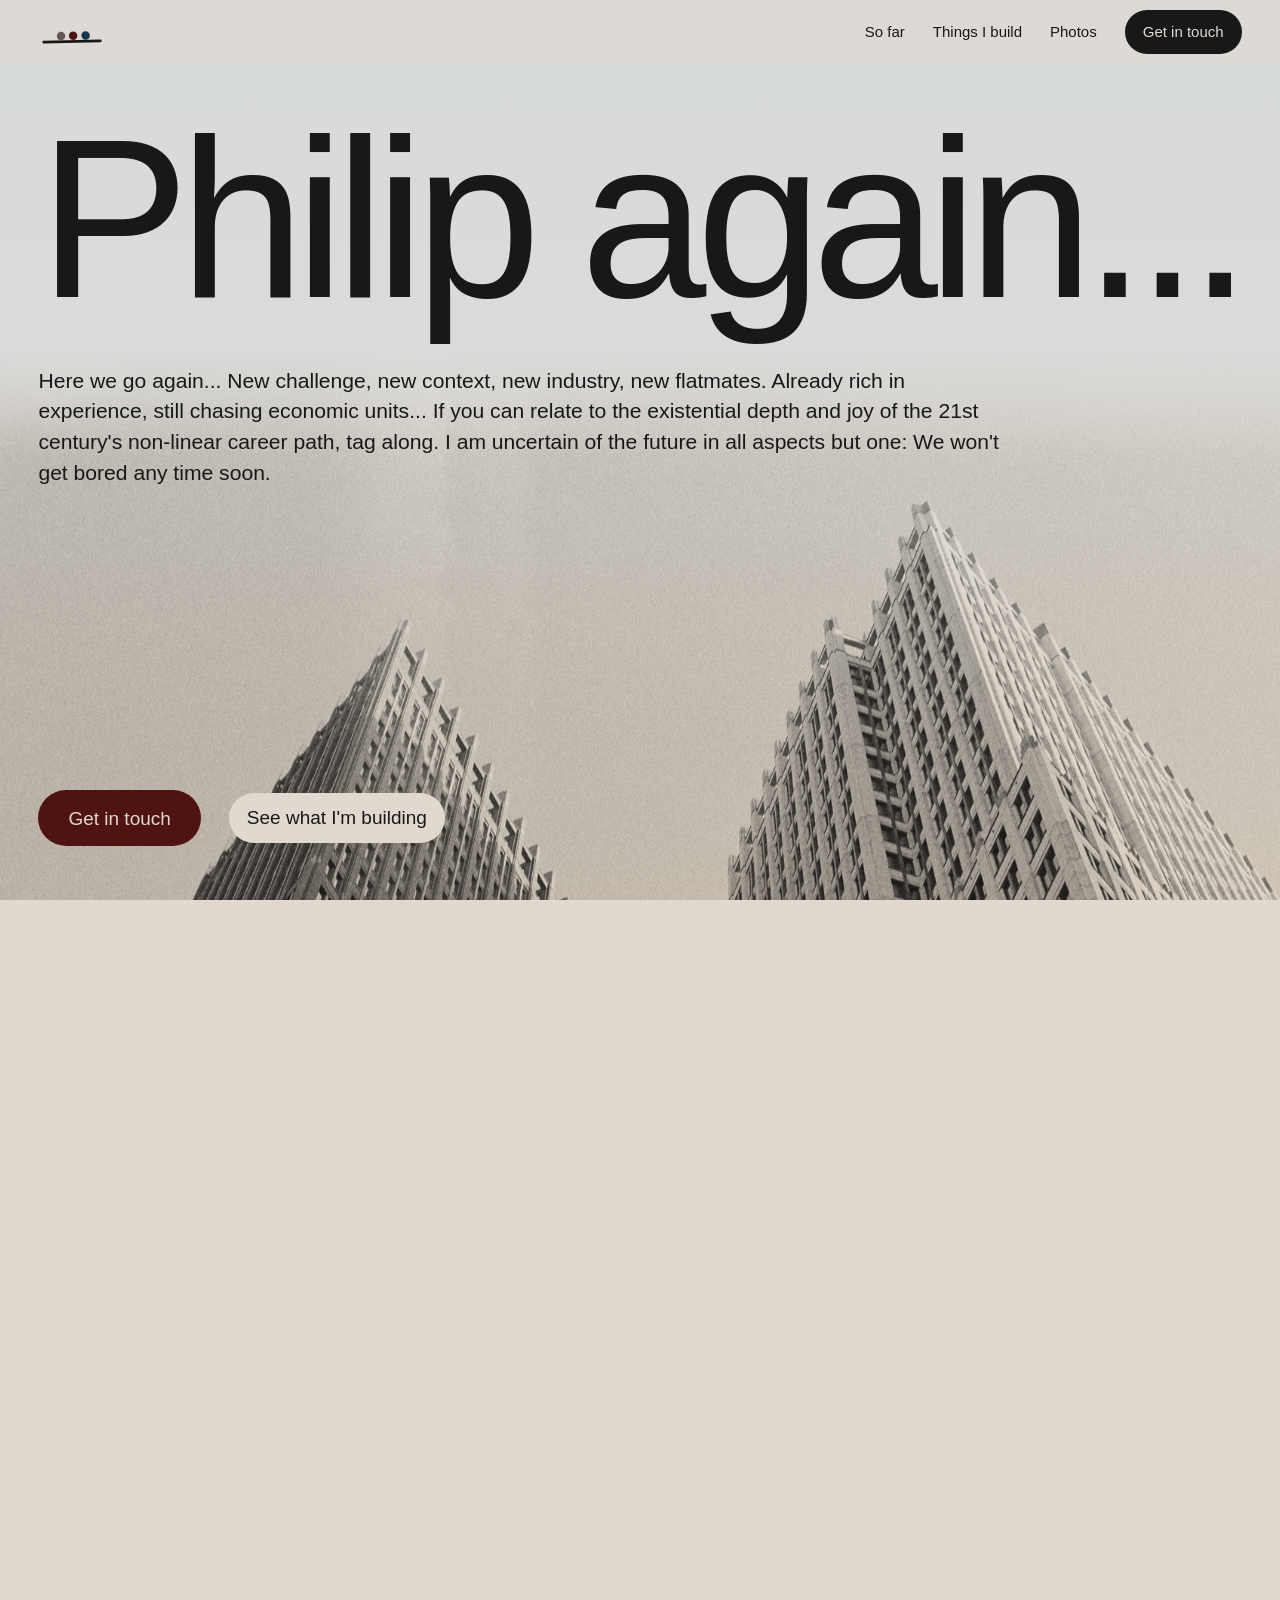
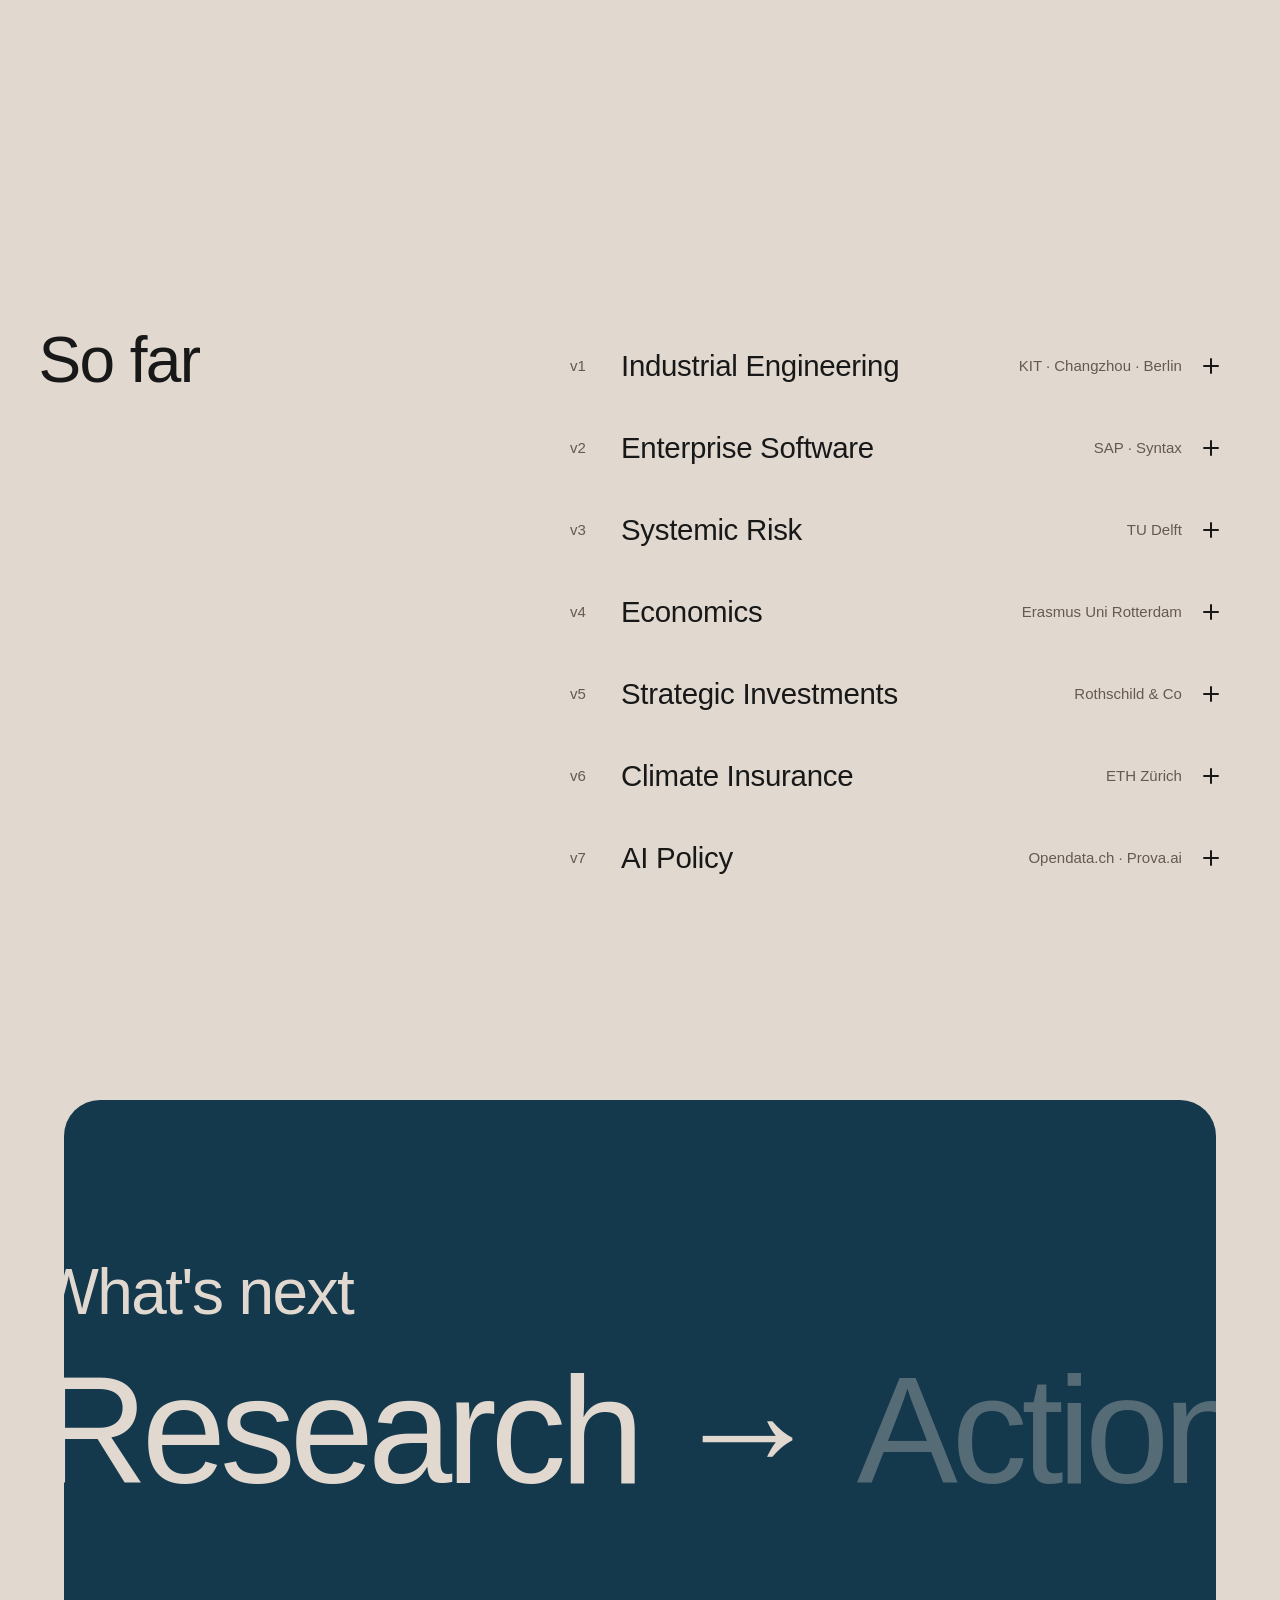
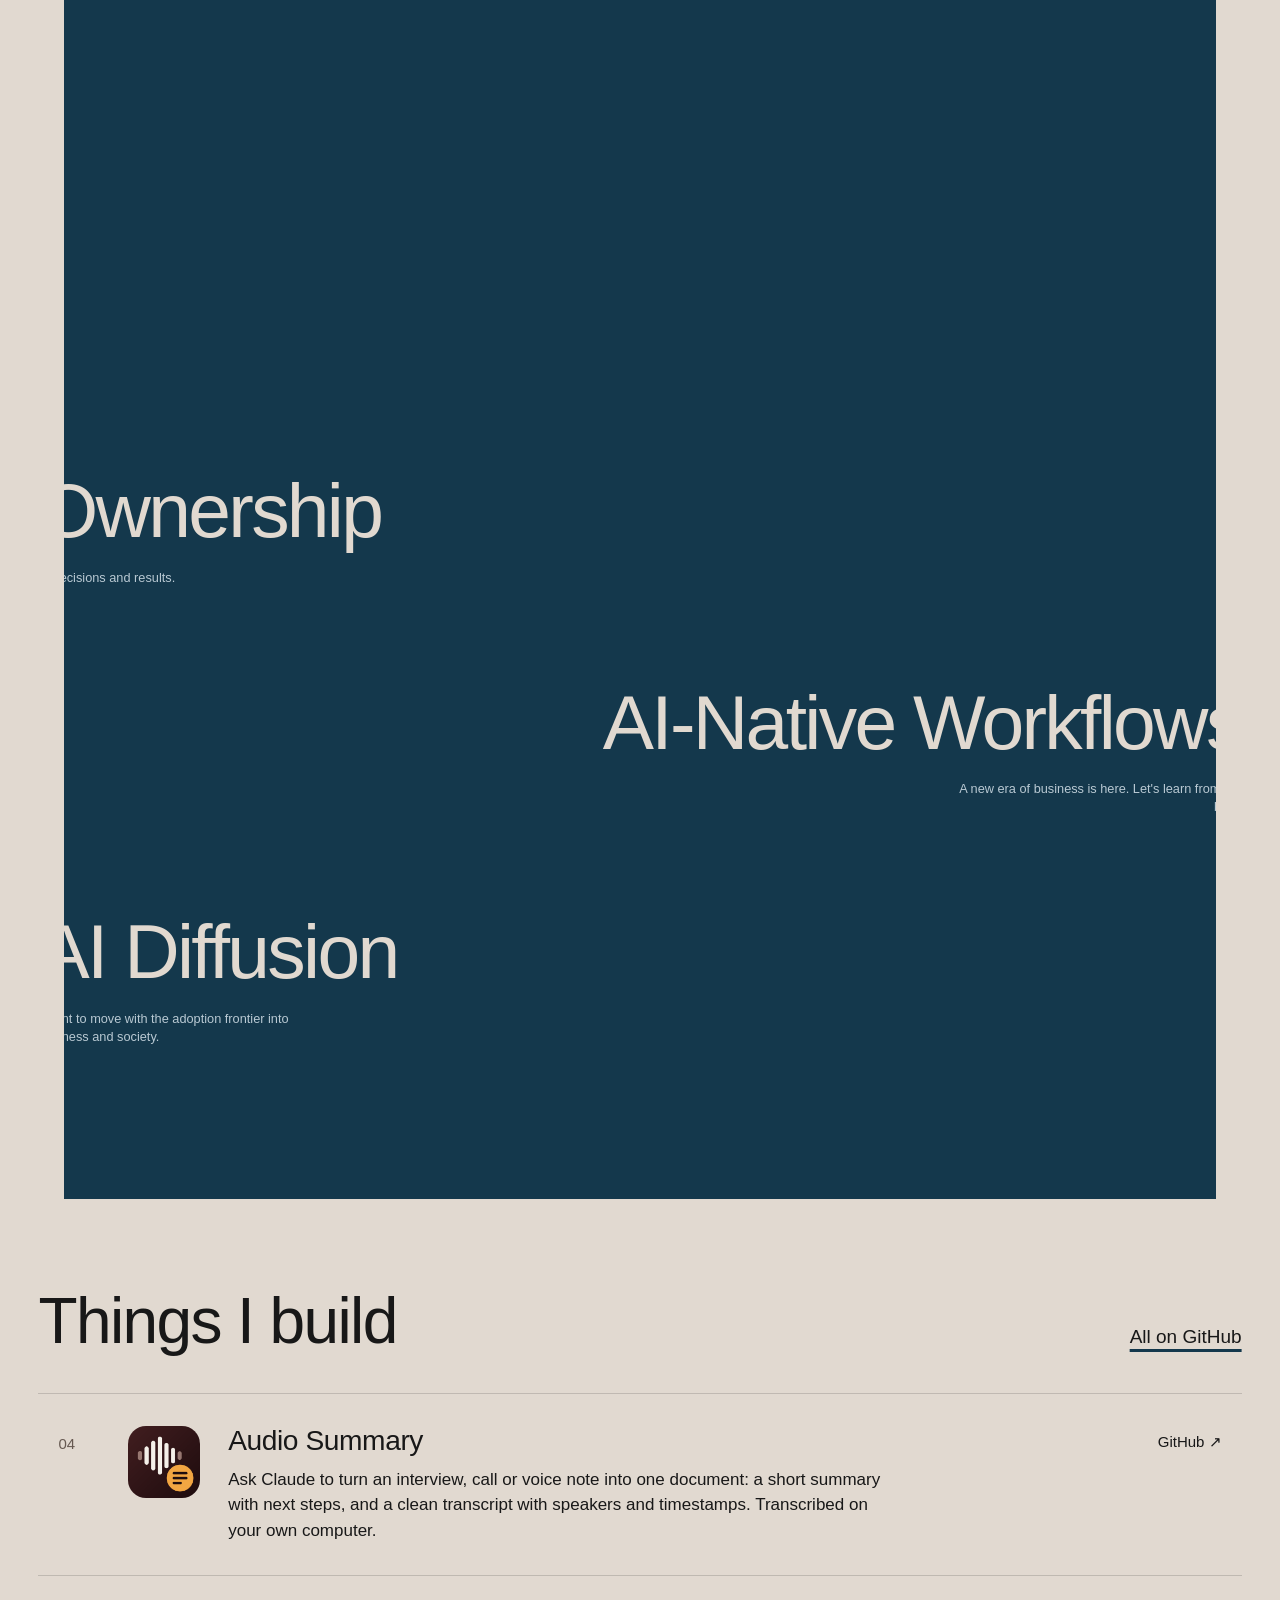
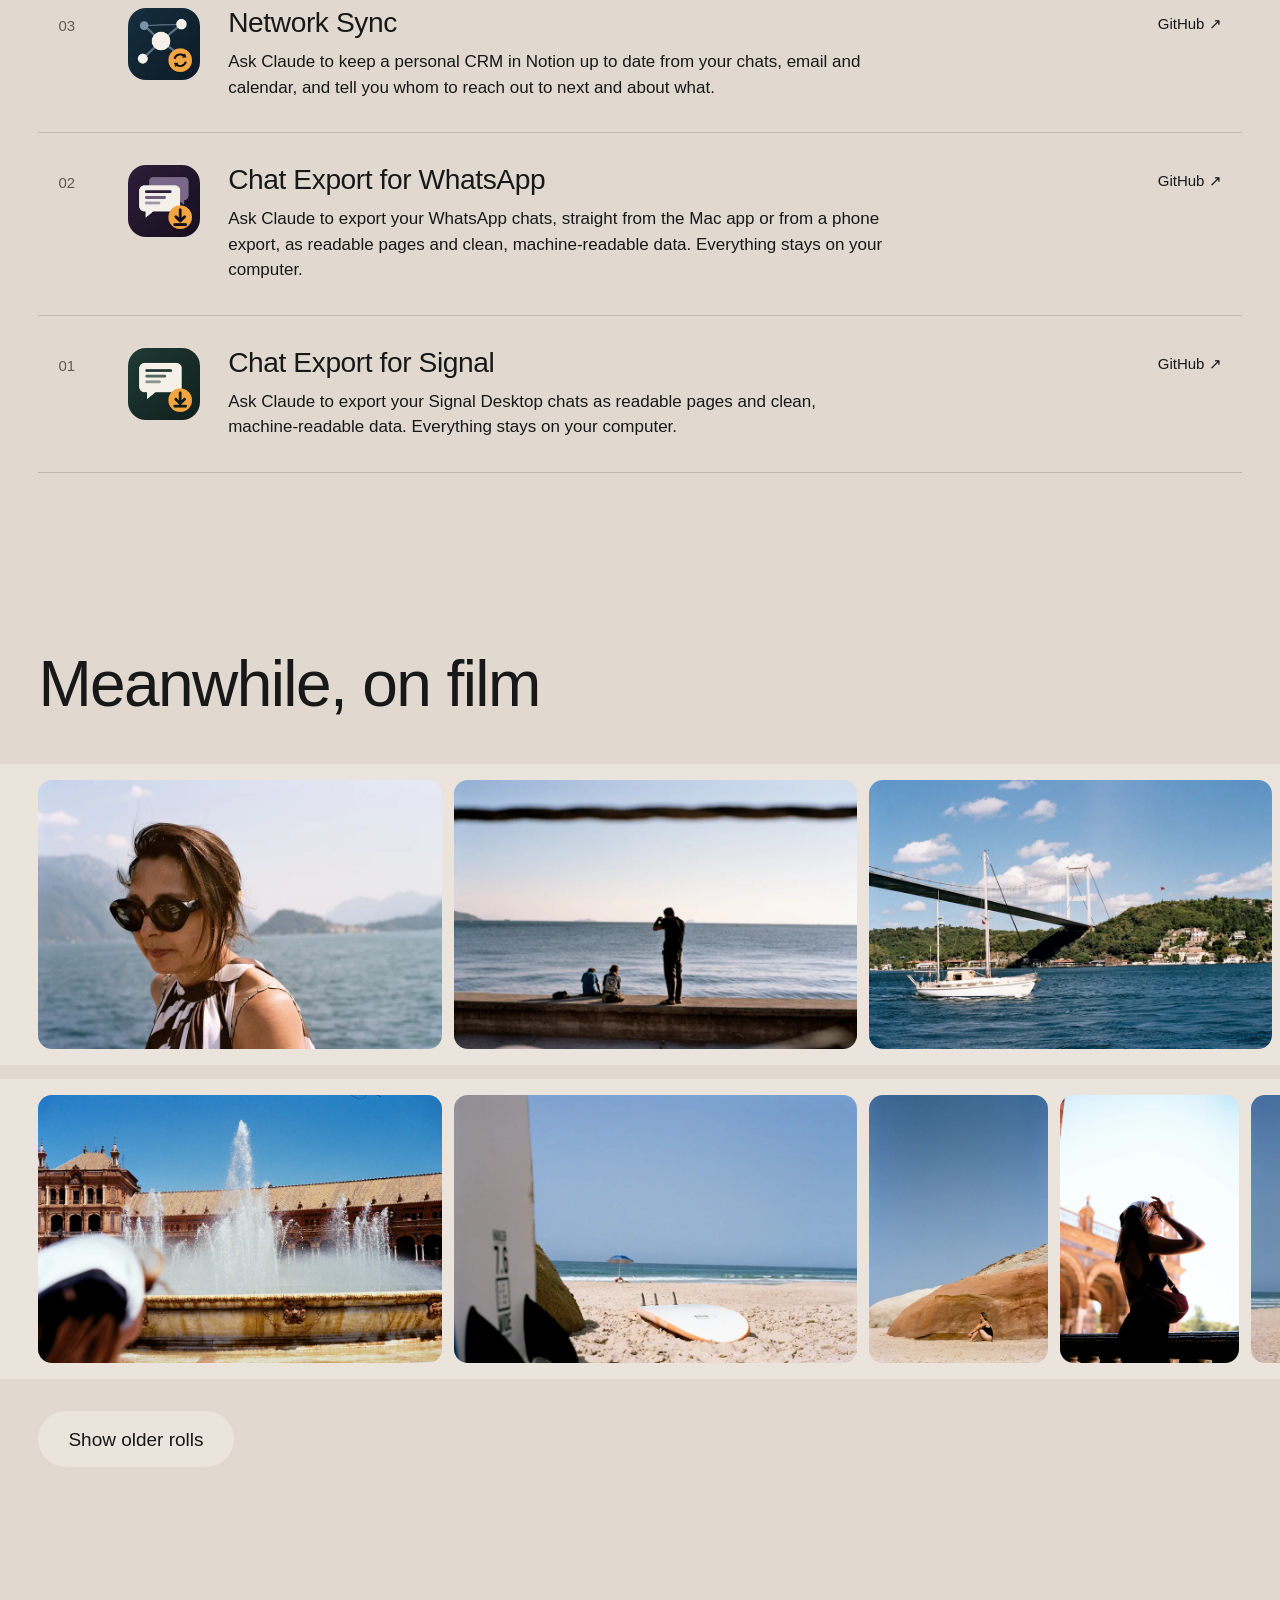
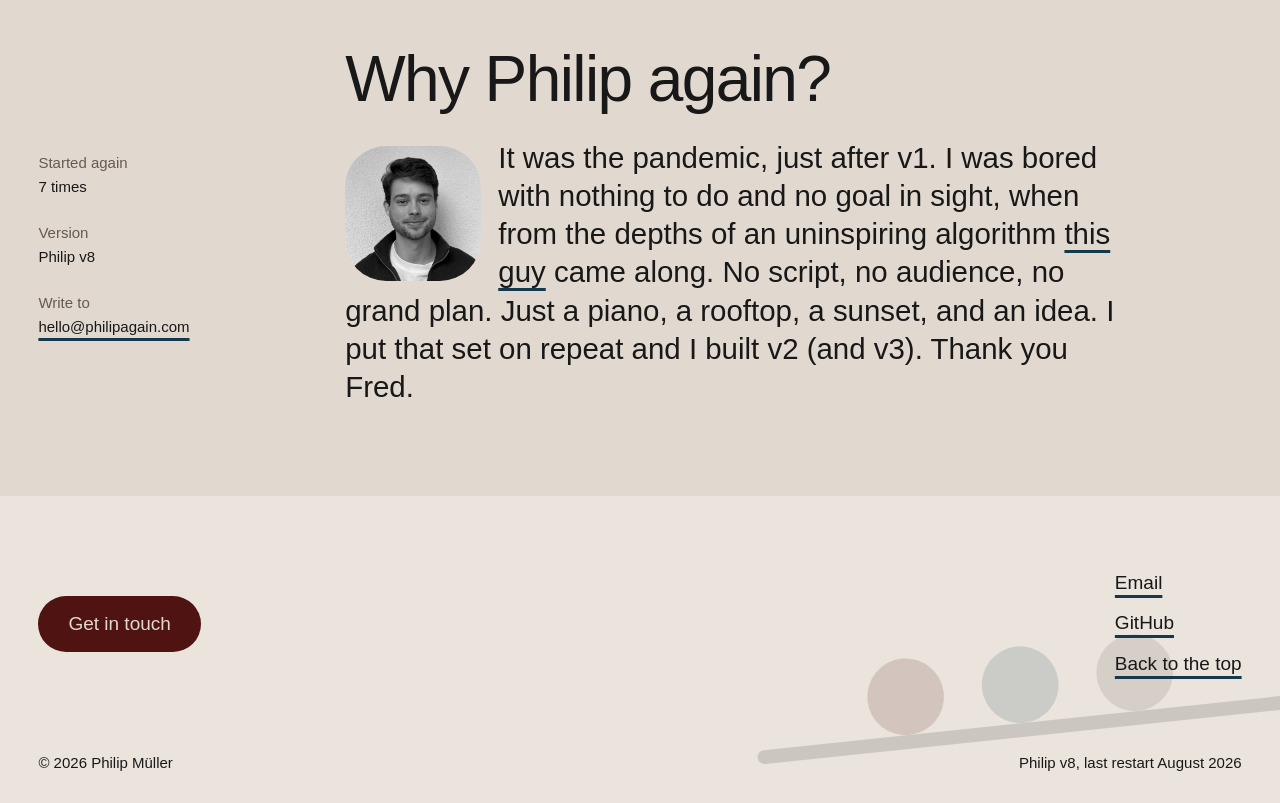
==== commit f37917e4: "Show the tools as a list, newest first, without sample chats or tags Co-Authored-By: Claude Opus 5.5" ====
--- a/index.html
+++ b/index.html
@@ -180,7 +180,7 @@
   </section>
   </div>
 
-  <!-- ===== THINGS I BUILD: the tools side by side, each with a piece of its exported chat ===== -->
+  <!-- ===== THINGS I BUILD: one row per tool, newest first ===== -->
   <section class="section build" id="build" aria-labelledby="build-title">
     <div class="frame build-head" data-enter>
       <h2 id="build-title">Things I build</h2>
@@ -189,63 +189,47 @@
     <div class="frame">
       <div class="tools" data-enter>
         <article class="tool">
-          <div class="chat" data-ui aria-hidden="true">
-            <div class="chat-head"><span class="chat-title">Chat Export for Signal</span><span class="chat-meta">exported chat</span></div>
-            <div class="chat-body">
-              <div class="bubble them"><span class="who">Lena</span>Did you keep the photos from the trip?</div>
-              <div class="bubble me"><span class="who">Me</span>Exporting the whole chat right now</div>
-              <div class="bubble them"><span class="who">Lena</span>Wait, you can do that?</div>
-            </div>
-          </div>
-          <div class="tool-text">
-            <div class="tool-name"><img src="assets/img/chat-export-for-signal.png" alt="" width="48" height="48" loading="lazy"><h3><a href="https://github.com/phillippmueller/chat-export-for-signal">Chat Export for Signal</a></h3></div>
-            <p>Ask Claude to export your Signal Desktop chats as readable pages and clean, machine-readable data. Everything stays on your computer.</p>
-            <div class="tags"><span class="tag">Claude plugin</span><span class="tag">Open source</span></div>
+          <span class="tool-num" aria-hidden="true">04</span>
+          <img class="tool-icon" src="assets/img/audio-summary.png" alt="" width="72" height="72" loading="lazy">
+          <div class="tool-main">
+            <h3><a class="tool-link" href="https://github.com/phillippmueller/audio-summary">Audio Summary</a></h3>
+            <p>Ask Claude to turn an interview, call or voice note into one document: a short summary with next steps, and a clean transcript with speakers and timestamps. Transcribed on your own computer.</p>
+          </div>
+          <div class="tool-side">
+            <span class="tool-go" aria-hidden="true"><span class="tool-go-label">GitHub </span><span class="tool-arrow">↗</span></span>
           </div>
         </article>
         <article class="tool">
-          <div class="chat" data-ui aria-hidden="true">
-            <div class="chat-head"><span class="chat-title">Chat Export for WhatsApp</span><span class="chat-meta">exported chat</span></div>
-            <div class="chat-body">
-              <div class="bubble them"><span class="who">Mum</span>Are you coming home for Christmas?</div>
-              <div class="bubble me"><span class="who">Me</span>Yes. Again.</div>
-              <div class="bubble them"><span class="who">Mum</span>Bring the dog</div>
-            </div>
-          </div>
-          <div class="tool-text">
-            <div class="tool-name"><img src="assets/img/chat-export-for-whatsapp.png" alt="" width="48" height="48" loading="lazy"><h3><a href="https://github.com/phillippmueller/chat-export-for-whatsapp">Chat Export for WhatsApp</a></h3></div>
-            <p>Ask Claude to export your WhatsApp chats, straight from the Mac app or from a phone export, as readable pages and clean, machine-readable data. Everything stays on your computer.</p>
-            <div class="tags"><span class="tag">Claude plugin</span><span class="tag">Open source</span></div>
+          <span class="tool-num" aria-hidden="true">03</span>
+          <img class="tool-icon" src="assets/img/network-sync.png" alt="" width="72" height="72" loading="lazy">
+          <div class="tool-main">
+            <h3><a class="tool-link" href="https://github.com/phillippmueller/network-sync">Network Sync</a></h3>
+            <p>Ask Claude to keep a personal CRM in Notion up to date from your chats, email and calendar, and tell you whom to reach out to next and about what.</p>
+          </div>
+          <div class="tool-side">
+            <span class="tool-go" aria-hidden="true"><span class="tool-go-label">GitHub </span><span class="tool-arrow">↗</span></span>
           </div>
         </article>
         <article class="tool">
-          <div class="chat" data-ui aria-hidden="true">
-            <div class="chat-head"><span class="chat-title">Network Sync</span><span class="chat-meta">asking Claude</span></div>
-            <div class="chat-body">
-              <div class="bubble me"><span class="who">Me</span>Who should I get back to this week?</div>
-              <div class="bubble them"><span class="who">Claude</span>Anna. Last talked 5 weeks ago, about her move to Berlin</div>
-              <div class="bubble me"><span class="who">Me</span>Right, I promised her an intro</div>
-            </div>
-          </div>
-          <div class="tool-text">
-            <div class="tool-name"><img src="assets/img/network-sync.png" alt="" width="48" height="48" loading="lazy"><h3><a href="https://github.com/phillippmueller/network-sync">Network Sync</a></h3></div>
-            <p>Ask Claude to keep a personal CRM in Notion up to date from your chats, email and calendar, and tell you whom to reach out to next and about what.</p>
-            <div class="tags"><span class="tag">Claude plugin</span><span class="tag">Open source</span></div>
+          <span class="tool-num" aria-hidden="true">02</span>
+          <img class="tool-icon" src="assets/img/chat-export-for-whatsapp.png" alt="" width="72" height="72" loading="lazy">
+          <div class="tool-main">
+            <h3><a class="tool-link" href="https://github.com/phillippmueller/chat-export-for-whatsapp">Chat Export for WhatsApp</a></h3>
+            <p>Ask Claude to export your WhatsApp chats, straight from the Mac app or from a phone export, as readable pages and clean, machine-readable data. Everything stays on your computer.</p>
+          </div>
+          <div class="tool-side">
+            <span class="tool-go" aria-hidden="true"><span class="tool-go-label">GitHub </span><span class="tool-arrow">↗</span></span>
           </div>
         </article>
         <article class="tool">
-          <div class="chat" data-ui aria-hidden="true">
-            <div class="chat-head"><span class="chat-title">Audio Summary</span><span class="chat-meta">asking Claude</span></div>
-            <div class="chat-body">
-              <div class="bubble me"><span class="who">Me</span>Here's the call from this morning. What did we agree?</div>
-              <div class="bubble them"><span class="who">Claude</span>Draft by Friday, she sends the numbers (12:40)</div>
-              <div class="bubble me"><span class="who">Me</span>Perfect, no need to listen again</div>
-            </div>
-          </div>
-          <div class="tool-text">
-            <div class="tool-name"><img src="assets/img/audio-summary.png" alt="" width="48" height="48" loading="lazy"><h3><a href="https://github.com/phillippmueller/audio-summary">Audio Summary</a></h3></div>
-            <p>Ask Claude to turn an interview, call or voice note into one document: a short summary with next steps, and a clean transcript with speakers and timestamps. Transcribed on your own computer.</p>
-            <div class="tags"><span class="tag">Claude plugin</span><span class="tag">Open source</span></div>
+          <span class="tool-num" aria-hidden="true">01</span>
+          <img class="tool-icon" src="assets/img/chat-export-for-signal.png" alt="" width="72" height="72" loading="lazy">
+          <div class="tool-main">
+            <h3><a class="tool-link" href="https://github.com/phillippmueller/chat-export-for-signal">Chat Export for Signal</a></h3>
+            <p>Ask Claude to export your Signal Desktop chats as readable pages and clean, machine-readable data. Everything stays on your computer.</p>
+          </div>
+          <div class="tool-side">
+            <span class="tool-go" aria-hidden="true"><span class="tool-go-label">GitHub </span><span class="tool-arrow">↗</span></span>
           </div>
         </article>
       </div>
--- a/assets/css/site.css
+++ b/assets/css/site.css
@@ -235,30 +235,32 @@
 
 /* ---------- Things I build ---------- */
 .build-head { display: flex; flex-wrap: wrap; align-items: baseline; justify-content: space-between; gap: 16px; margin-bottom: 40px; }
-/* One row: the tools side by side. */
-.tools { display: grid; grid-template-columns: repeat(3, minmax(0, 1fr)); gap: 20px; }
-.tool { display: flex; flex-direction: column; gap: 20px; padding: 20px 20px 24px; border-radius: var(--radius); background: var(--sky-pale); }
-.tool:nth-child(2) { background: var(--stone); }
-.tool-text { display: flex; flex-direction: column; gap: 12px; padding: 0 4px; }
-.tool-name { display: flex; align-items: center; gap: 14px; }
-.tool-name img { width: 48px; height: 48px; border-radius: 12px; flex: 0 0 auto; }
-.tool-text h3 { font-size: clamp(22px, 1.9vw, 28px); font-weight: 500; line-height: 1.1; letter-spacing: -0.015em; }
-.tool-text h3 a { text-decoration: underline; text-decoration-color: transparent; text-decoration-thickness: 3px; text-underline-offset: 6px; transition: text-decoration-color 250ms ease; }
-.tool-text h3 a:hover { text-decoration-color: var(--accent-2); }
-.tool-text p { font-size: 17px; line-height: 1.5; }
-.tags { display: flex; flex-wrap: wrap; gap: 8px; }
-.tag { padding: 5px 12px; font-size: 14px; font-weight: 500; border-radius: 999px; background: var(--bg); }
-/* The exported chat page, drawn small: the tool's real output. */
-.chat { background: var(--surface); border-radius: 16px; overflow: hidden; transition: transform 500ms var(--spring); }
-.tool:hover .chat { transform: translateY(-4px) rotate(-.6deg); }
-.chat-head { display: flex; justify-content: space-between; align-items: baseline; gap: 12px; padding: 10px 16px; background: var(--bg); font-size: 15px; }
-.chat-title { font-weight: 600; }
-.chat-meta { font-size: 13px; color: var(--muted); }
-.chat-body { display: flex; flex-direction: column; gap: 8px; padding: 14px 16px 16px; }
-.bubble { max-width: 82%; padding: 7px 12px 8px; border-radius: 14px 14px 14px 4px; background: var(--sky-pale); font-size: 15px; line-height: 1.35; }
-.tool:nth-child(1) .bubble:not(.me) { background: var(--stone); }
-.bubble.me { align-self: flex-end; border-radius: 14px 14px 4px 14px; background: var(--sky); color: var(--on-sky); }
-.bubble .who { display: block; font-size: 12px; font-weight: 600; opacity: .7; }
+/* A catalogue: one row per tool, hairlines between. */
+.tools { display: flex; flex-direction: column; border-top: 1px solid var(--rule); --rule: color-mix(in srgb, var(--ink) 16%, transparent); }
+.tool { position: relative; display: grid; grid-template-columns: 2.2em 72px minmax(0, 1fr) auto; gap: 28px; align-items: start; padding: 32px 20px; border-bottom: 1px solid var(--rule); transition: background-color 300ms ease; }
+.tool:hover { background: var(--stone); }
+.tool-num { padding-top: 6px; font-size: var(--t-small); font-variant-numeric: tabular-nums; color: var(--muted); }
+.tool-icon { width: 72px; height: 72px; border-radius: 18px; transition: transform 500ms var(--spring); }
+.tool:hover .tool-icon { transform: rotate(-4deg) scale(1.04); }
+.tool-main { display: flex; flex-direction: column; gap: 10px; max-width: 62ch; }
+.tool-main h3 { font-size: clamp(24px, 2.2vw, 32px); font-weight: 500; line-height: 1.1; letter-spacing: -0.015em; }
+.tool-link { text-decoration: underline; text-decoration-color: transparent; text-decoration-thickness: 3px; text-underline-offset: 6px; transition: text-decoration-color 250ms ease; }
+.tool:hover .tool-link { text-decoration-color: var(--accent-2); }
+.tool-link::after { content: ""; position: absolute; inset: 0; }
+.tool-link:focus-visible { outline: none; }
+.tool:has(.tool-link:focus-visible) { outline: 2px solid var(--focus); outline-offset: -2px; }
+.tool-main p { font-size: 17px; line-height: 1.5; }
+.tool-side { display: flex; flex-direction: column; align-items: flex-end; gap: 18px; padding-top: 4px; }
+.tool-go { font-size: var(--t-small); font-weight: 500; white-space: nowrap; }
+.tool-arrow { display: inline-block; transition: transform 300ms var(--out); }
+.tool:hover .tool-arrow { transform: translate(3px, -3px); }
+@media (max-width: 760px) {
+  .tool { grid-template-columns: 56px minmax(0, 1fr); gap: 16px 18px; padding: 24px 4px; }
+  .tool:hover { background: none; }
+  .tool-num { display: none; }
+  .tool-icon { width: 56px; height: 56px; border-radius: 14px; }
+  .tool-side { display: none; }
+}
 
 /* ---------- Photos: one strip per roll of film ---------- */
 .photos-head { display: flex; flex-wrap: wrap; align-items: baseline; justify-content: space-between; gap: 16px 48px; margin-bottom: 48px; }
@@ -325,7 +327,6 @@
 
 /* ---------- Phone ---------- */
 @media (min-width: 861px) and (max-width: 1100px) {
-  .tools { grid-template-columns: repeat(2, minmax(0, 1fr)); }
 }
 @media (max-width: 860px) {
   .bar-nav a:not(.bar-action) { display: none; }
@@ -336,7 +337,6 @@
   .row-toggle { order: 2; }
   .row-place { display: none; order: 3; flex-basis: 100%; max-width: none; margin-left: 30px; text-align: left; }
   .row details[open] .row-place { display: block; }
-  .tools { grid-template-columns: 1fr; }
   .facts { order: 2; padding-top: 40px; flex-direction: row; flex-wrap: wrap; gap: 20px 32px; }
   .portrait { width: 4em; height: 4em; }
 }
